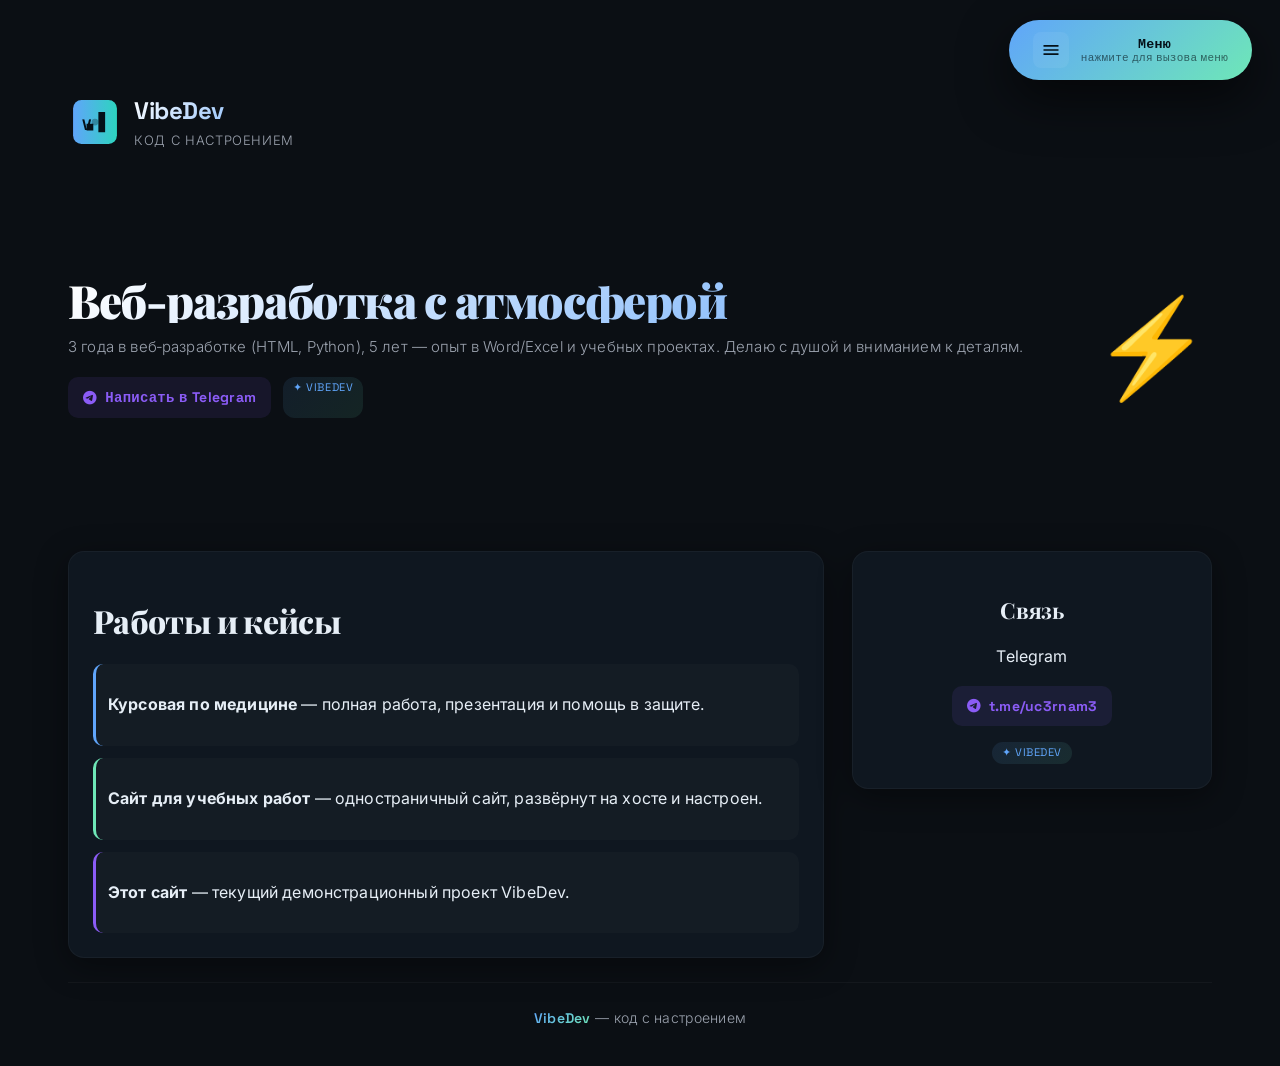
==== index.html @ 7c821e86 "Add files via upload" ====
<!doctype html>
<html lang="ru">
<head>
  <meta charset="utf-8">
  <meta name="viewport" content="width=device-width,initial-scale=1">
  <title>VibeDev — Главная</title>
  <link href="https://fonts.googleapis.com/css2?family=Playfair+Display:wght@700;800;900&family=Inter:wght@300;400;500;600;700&family=Space+Grotesk:wght@400;500;600;700&display=swap" rel="stylesheet">
  <link href="https://cdnjs.cloudflare.com/ajax/libs/font-awesome/6.4.0/css/all.min.css" rel="stylesheet">
  <link rel="stylesheet" href="assets/style.css">
</head>
<body>
  <div class="particles" aria-hidden="true">
    <span style="--left:3vw; --size:28px; --delay:-6s; --dur:22s; --tx:60px; --scale:1.2; --color:rgba(110,231,183,0.14)"></span>
    <span style="--left:25vw; --size:40px; --delay:-8s; --dur:28s; --tx:-80px; --scale:1.4; --color:rgba(96,165,250,0.1)"></span>
    <span style="--left:50vw; --size:32px; --delay:-4s; --dur:24s; --tx:40px; --scale:1.3; --color:rgba(139,92,246,0.08)"></span>
  </div>
  <div class="bg-grid" aria-hidden="true"></div>

  <button id="menuBtn" class="menu-button" aria-label="Меню">
    <span style="display:inline-flex;align-items:center;justify-content:center;width:36px;height:36px;border-radius:8px;background:rgba(255,255,255,0.06)">
      <svg viewBox="0 0 24 24" width="20" height="20" fill="#041018" xmlns="http://www.w3.org/2000/svg"><path d="M3 6h18v2H3zM3 11h18v2H3zM3 16h18v2H3z"/></svg>
    </span>
    <span class="menu-caption"><span class="menu-title">Меню</span><span class="menu-hint">нажмите для вызова меню</span></span>
  </button>

  <div id="menuOverlay" class="bubble-overlay" aria-hidden="true">
    <div class="bubble-panel" role="menu">
      <a class="bubble-item" href="index.html">
        <div class="bubble-icon"><svg viewBox="0 0 24 24" width="32" height="32" fill="currentColor"><path d="M3 13h8V3H3v10zm0 8h8v-6H3v6zm10 0h8V11h-8v10zm0-18v6h8V3h-8z"/></svg></div>
        <span>Главная</span>
      </a>
      <a class="bubble-item" href="services.html">
        <div class="bubble-icon"><svg viewBox="0 0 24 24" width="32" height="32" fill="currentColor"><path d="M19.14 12.94a7.07 7.07 0 0 0 0-1.88l2.03-1.58a.49.49 0 0 0 .12-.61l-1.92-3.32a.488.488 0 0 0-.59-.22l-2.39.96a7.04 7.04 0 0 0-1.62-.94l-.36-2.54a.484.484 0 0 0-.48-.41h-3.84a.49.49 0 0 0-.48.41l-.36 2.54c-.59.24-1.13.57-1.62.94l-2.39-.96a.488.488 0 0 0-.59.22L2.74 8.87a.49.49 0 0 0 .12.61l2.03 1.58a7.07 7.07 0 0 0 0 1.88l-2.03 1.58a.49.49 0 0 0-.12.61l1.92 3.32c.12.22.37.29.59.22l2.39-.96c.49.37 1.03.7 1.62.94l.36 2.54c.05.24.26.41.48.41h3.84c.22 0 .43-.17.48-.41l.36-2.54c.59-.24 1.13-.57 1.62-.94l2.39.96c.22.08.47 0 .59-.22l1.92-3.32a.49.49 0 0 0-.12-.61l-2.03-1.58zM12 15.6A3.6 3.6 0 1 1 15.6 12 3.6 3.6 0 0 1 12 15.6z"/></svg></div>
        <span>Услуги</span>
      </a>
      <a class="bubble-item" href="contact.html">
        <div class="bubble-icon"><svg viewBox="0 0 24 24" width="32" height="32" fill="currentColor"><path d="M20 4H4c-1.1 0-2 .9-2 2v12c0 1.1.9 2 2 2h16c1.1 0 2-.9 2-2V6c0-1.1-.9-2-2-2zm0 4l-8 5-8-5V6l8 5 8-5v2z"/></svg></div>
        <span>Заявка</span>
      </a>
      <a class="bubble-item" href="reviews.html">
        <div class="bubble-icon"><svg viewBox="0 0 24 24" width="32" height="32" fill="currentColor"><path d="M12 17.27L18.18 21l-1.64-7.03L22 9.24l-7.19-.61L12 2 9.19 8.63 2 9.24l5.46 4.73L5.82 21z"/></svg></div>
        <span>Отзывы</span>
      </a>
      <a class="bubble-item" href="faq.html">
        <div class="bubble-icon"><svg viewBox="0 0 24 24" width="32" height="32" fill="currentColor"><circle cx="12" cy="12" r="10"/><path d="M9.09 9a3 3 0 0 1 5.83 1c0 2-3 3-3 3"/><line x1="12" y1="17" x2="12.01" y2="17"/></svg></div>
        <span>FAQ</span>
      </a>
    </div>
  </div>

  <div class="container" id="pageContainer">
    <header>
      <div class="brand">
        <span class="logo" aria-hidden="true">
          <svg viewBox="0 0 64 64" xmlns="http://www.w3.org/2000/svg" aria-hidden="true">
            <defs>
              <linearGradient id="g" x1="0" x2="1">
                <stop offset="0%" stop-color="#60a5fa"/>
                <stop offset="100%" stop-color="#2dd4bf"/>
              </linearGradient>
            </defs>
            <rect x="6" y="6" width="52" height="52" rx="10" fill="url(#g)"/>
            <path d="M22 42v-8h8v8h-8zM36 20h8v24h-8V20z" fill="#041018"/>
            <circle cx="32" cy="32" r="4" fill="#041018" opacity="0.3"/>
            <text x="16" y="42" font-family="'Space Grotesk',monospace" font-weight="800" font-size="18" fill="#041018">V</text>
          </svg>
        </span>
        <div>
          <div class="brand-name">VibeDev</div>
          <div class="brand-sub">Код с настроением</div>
        </div>
      </div>
    </header>

    <section class="hero">
      <div class="hero-left">
        <h1>Веб‑разработка с атмосферой</h1>
        <p class="muted">3 года в веб‑разработке (HTML, Python), 5 лет — опыт в Word/Excel и учебных проектах. Делаю с душой и вниманием к деталям.</p>
        <div style="margin-top:12px;display:flex;gap:12px;flex-wrap:wrap">
          <a class="telegram" href="https://t.me/uc3rnam3" target="_blank"><i class="fab fa-telegram"></i> Написать в Telegram</a>
          <span class="vibedev-tag">✦ VibeDev</span>
        </div>
      </div>
      <div class="large-visual center" style="font-size:96px;color:var(--accent)">⚡</div>
    </section>

    <div class="grid">
      <main>
        <section id="works" class="card">
          <h2>Работы и кейсы</h2>
          <div class="muted" style="display:flex;flex-direction:column;gap:12px">
            <div style="padding:12px;background:rgba(255,255,255,0.02);border-radius:10px;border-left:3px solid var(--accent-2);transition:var(--transition)">
              <p><strong>Курсовая по медицине</strong> — полная работа, презентация и помощь в защите.</p>
            </div>
            <div style="padding:12px;background:rgba(255,255,255,0.02);border-radius:10px;border-left:3px solid var(--accent);transition:var(--transition)">
              <p><strong>Сайт для учебных работ</strong> — одностраничный сайт, развёрнут на хосте и настроен.</p>
            </div>
            <div style="padding:12px;background:rgba(255,255,255,0.02);border-radius:10px;border-left:3px solid var(--accent-purple);transition:var(--transition)">
              <p><strong>Этот сайт</strong> — текущий демонстрационный проект VibeDev.</p>
            </div>
          </div>
        </section>
      </main>
      <aside>
        <div class="card" style="text-align:center">
          <h3>Связь</h3>
          <p class="muted">Telegram</p>
          <a class="telegram" href="https://t.me/uc3rnam3" target="_blank" style="justify-content:center"><i class="fab fa-telegram"></i> t.me/uc3rnam3</a>
          <div style="margin-top:12px">
            <span class="vibedev-tag">✦ VibeDev</span>
          </div>
        </div>
      </aside>
    </div>

    <footer style="margin-top:24px;text-align:center;color:var(--muted);font-size:14px;border-top:1px solid var(--border);padding-top:24px;font-weight:300;letter-spacing:0.02em">
      <span style="font-family:var(--font-accent);font-weight:600;background:linear-gradient(135deg,var(--accent-2),var(--accent));-webkit-background-clip:text;-webkit-text-fill-color:transparent">VibeDev</span> — код с настроением
    </footer>
  </div>

<script>
const menuBtn = document.getElementById('menuBtn');
const menuOverlay = document.getElementById('menuOverlay');
const pageContainer = document.getElementById('pageContainer');
menuBtn.addEventListener('click', ()=> {
  const open = menuOverlay.classList.toggle('open');
  menuOverlay.setAttribute('aria-hidden', !open);
  pageContainer.classList.toggle('blurred', open);
});
menuOverlay.addEventListener('click', (e)=>{ if(e.target === menuOverlay){ menuOverlay.classList.remove('open'); menuOverlay.setAttribute('aria-hidden','true'); pageContainer.classList.remove('blurred'); }});
</script>
</body>
</html>
---- assets/style.css ----
/* Подключаем премиальные шрифты */
@import url('https://fonts.googleapis.com/css2?family=Playfair+Display:wght@700;800;900&family=Inter:wght@300;400;500;600;700&family=Space+Grotesk:wght@400;500;600;700&display=swap');

:root{
  --bg:#0b0f14;
  --panel:#0f1720;
  --accent:#6ee7b7;
  --accent-2:#60a5fa;
  --accent-purple:#8b5cf6;
  --muted:#9ca3af;
  --text:#e6eef6;
  --card-radius:14px;
  --border: rgba(255,255,255,0.04);
  --shadow: 0 8px 32px rgba(0,0,0,0.4);
  --transition: all 0.4s cubic-bezier(0.4, 0, 0.2, 1);
  
  --font-heading: 'Playfair Display', serif;
  --font-body: 'Inter', -apple-system, BlinkMacSystemFont, sans-serif;
  --font-accent: 'Space Grotesk', monospace;
}

*{box-sizing:border-box}
html,body{height:100%;margin:0}
body{
  font-family: var(--font-body);
  background:var(--bg);
  color:var(--text);
  -webkit-font-smoothing:antialiased;
  -moz-osx-font-smoothing:grayscale;
  overflow-x:hidden;
  font-weight: 400;
  line-height: 1.6;
  letter-spacing: 0.01em;
}

h1, h2, h3, h4, h5, h6 {
  font-family: var(--font-heading);
  font-weight: 700;
  letter-spacing: -0.02em;
  line-height: 1.1;
}

h1 {
  font-weight: 900;
  font-size: 52px;
  letter-spacing: -0.03em;
}
h2 {
  font-weight: 800;
  font-size: 32px;
  letter-spacing: -0.02em;
}
h3 {
  font-weight: 700;
  font-size: 22px;
  letter-spacing: -0.01em;
}

.accent-font {
  font-family: var(--font-accent);
  font-weight: 600;
  letter-spacing: 0.02em;
}

.particles{position:fixed;inset:0;z-index:-6;pointer-events:none;overflow:hidden}
.particles span{position:absolute;border-radius:50%;filter:blur(10px);mix-blend-mode:screen;opacity:0.9;
  background:radial-gradient(circle at 30% 30%, var(--color, rgba(110,231,183,0.12)), transparent 60%);
  width:var(--size,24px);height:var(--size,24px);left:var(--left,10vw);bottom:-10vh;
  transform:translate3d(0,0,0);animation:particleFloat var(--dur,24s) linear infinite;animation-delay:var(--delay,0s)}
@keyframes particleFloat{0%{transform:translate3d(0,0,0) scale(1);opacity:0}8%{opacity:0.8}100%{transform:translate3d(var(--tx,0px),-120vh,0) scale(var(--scale,1));opacity:0}}

.bg-grid{position:fixed;inset:0;z-index:-5;pointer-events:none;background-image:radial-gradient(rgba(255,255,255,0.02) 1px, transparent 1px);background-size:84px 84px;opacity:0.03}

.container{max-width:1200px;margin:56px auto;padding:36px 28px;position:relative;z-index:0;transition:filter .22s ease}
header{display:flex;align-items:center;justify-content:space-between;gap:18px;margin-bottom:12px}
.brand{display:flex;align-items:center;gap:12px;animation:slideInLeft 0.8s ease}
.brand .logo{
  width:54px;
  height:54px;
  border-radius:14px;
  display:inline-flex;
  align-items:center;
  justify-content:center;
  position:relative;
  overflow:hidden;
  transition:transform 0.5s ease;
}
.brand .logo:hover{
  transform:rotate(10deg) scale(1.05);
}
.brand .logo svg{
  width:100%;
  height:100%;
}
.brand .logo::after{
  content:'';
  position:absolute;
  inset:0;
  background:linear-gradient(135deg, rgba(96,165,250,0.2), rgba(110,231,183,0.2));
  opacity:0;
  transition:opacity 0.5s ease;
}
.brand .logo:hover::after{
  opacity:1;
}
.brand .brand-name {
  font-family: var(--font-accent);
  font-weight: 800;
  font-size: 24px;
  background:linear-gradient(135deg,#fff,var(--accent-2));
  -webkit-background-clip:text;
  -webkit-text-fill-color:transparent;
  background-clip:text;
  letter-spacing: -0.02em;
}
.brand .brand-sub {
  font-size: 13px;
  color:var(--muted);
  font-weight: 300;
  letter-spacing: 0.05em;
  text-transform: uppercase;
}

.menu-button{
  position:fixed;
  right:28px;
  top:20px;
  z-index:150;
  display:inline-flex;
  align-items:center;
  gap:12px;
  padding:12px 24px;
  border-radius:999px;
  border:none;
  background:linear-gradient(135deg,var(--accent-2),var(--accent));
  color:#041018;
  font-family: var(--font-accent);
  font-weight:700;
  cursor:pointer;
  box-shadow:0 18px 50px rgba(0,0,0,0.6);
  transition:var(--transition);
  letter-spacing: 0.02em;
}
.menu-button:hover{
  transform:translateY(-4px) scale(1.02);
  box-shadow:0 28px 80px rgba(0,0,0,0.7);
}
.menu-button:active{
  transform:scale(0.95);
}
.menu-caption{display:flex;flex-direction:column;line-height:1}
.menu-caption .menu-title{font-weight:700}
.menu-caption .menu-hint{font-size:11px;color:rgba(4,16,24,0.6);font-weight:400;margin-top:2px;text-transform:lowercase}

.bubble-overlay{position:fixed;inset:0;z-index:140;display:none;align-items:flex-start;justify-content:center;padding-top:90px;pointer-events:none}
.bubble-overlay.open{display:flex;pointer-events:auto;animation:fadeIn 0.3s ease}
.bubble-panel{
  background:rgba(10,15,20,0.98);
  padding:24px;
  border-radius:20px;
  border:1px solid var(--border);
  box-shadow:0 24px 80px rgba(0,0,0,0.6);
  display:flex;
  gap:20px;
  flex-wrap:wrap;
  justify-content:center;
  max-width:900px;
  backdrop-filter:blur(20px);
  animation:slideUp 0.4s ease;
}
.bubble-item {
  display: flex;
  flex-direction: column;
  gap: 8px;
  align-items: center;
  justify-content: center;
  width: 130px;
  height: 130px;
  border-radius: 999px;
  background: rgba(255,255,255,0.02);
  border: 1px solid var(--border);
  color: var(--text);
  text-decoration: none;
  font-family: var(--font-accent);
  font-weight: 600;
  transition: var(--transition);
  position: relative;
  overflow: hidden;
  font-size: 14px;
  letter-spacing: 0.02em;
}
.bubble-item .bubble-icon {
  display: flex;
  align-items: center;
  justify-content: center;
  width: 48px;
  height: 48px;
  border-radius: 12px;
  background: rgba(255,255,255,0.04);
  transition: var(--transition);
}
.bubble-item:hover .bubble-icon {
  background: rgba(255,255,255,0.1);
  transform: scale(1.1) rotate(-5deg);
}
.bubble-item span {
  position: relative;
  z-index: 1;
}
.bubble-item::before{
  content:'';
  position:absolute;
  inset:0;
  background:linear-gradient(90deg,var(--accent-2),var(--accent));
  opacity:0;
  transition:opacity 0.4s ease;
}
.bubble-item:hover{
  transform:translateY(-10px) scale(1.06);
  box-shadow:0 22px 70px rgba(0,0,0,0.65);
}
.bubble-item:hover::before{
  opacity:1;
}
.bubble-item span{
  position:relative;
  z-index:1;
}
.bubble-item:hover span{
  color:#041018;
}

.hero{
  display:flex;
  gap:36px;
  align-items:center;
  margin-top:6px;
  min-height:360px;
  padding-top:8px;
  animation:slideInUp 0.8s ease;
}
.hero-left{flex:1}
.hero h1{
  font-size:46px;
  margin:0 0 12px 0;
  line-height:1.02;
  background:linear-gradient(135deg, #fff, var(--accent-2));
  -webkit-background-clip:text;
  -webkit-text-fill-color:transparent;
  background-clip:text;
}
.hero p{
  color:var(--muted);
  margin:0 0 18px 0;
  font-size:15px;
  font-weight: 300;
  letter-spacing: 0.01em;
}
.large-visual{
  animation:float 6s ease-in-out infinite;
}
@keyframes float{
  0%,100%{transform:translateY(0px)}
  50%{transform:translateY(-20px)}
}

.grid{display:grid;grid-template-columns:1fr 360px;gap:28px;margin-top:28px;align-items:start}
.card{
  background:var(--panel);
  padding:24px;
  border-radius:16px;
  border:1px solid var(--border);
  box-shadow:var(--shadow);
  transition:var(--transition);
  animation:slideInUp 0.8s ease;
}
.card:hover{
  transform:translateY(-4px);
  box-shadow:0 16px 48px rgba(0,0,0,0.5);
  border-color:rgba(96,165,250,0.2);
}

.services-scroll{
  display:flex;
  gap:20px;
  overflow-x:auto;
  padding:18px 6px;
  scroll-snap-type:x mandatory;
  -webkit-overflow-scrolling:touch;
  scroll-behavior:smooth;
}
.services-scroll::-webkit-scrollbar{height:6px}
.services-scroll::-webkit-scrollbar-track{background:rgba(255,255,255,0.02);border-radius:10px;margin:0 20px}
.services-scroll::-webkit-scrollbar-thumb{background:linear-gradient(90deg,var(--accent-2),var(--accent));border-radius:10px;transition:var(--transition);width:40px}
.services-scroll::-webkit-scrollbar-thumb:hover{background:linear-gradient(90deg,var(--accent),var(--accent-2));transform:scale(1.1)}
.service-card{
  flex:0 0 240px;
  height:440px;
  background:linear-gradient(180deg,rgba(255,255,255,0.02),transparent);
  border-radius:16px;
  padding:20px;
  border:1px solid var(--border);
  scroll-snap-align:center;
  display:flex;
  flex-direction:column;
  transition:var(--transition);
  position:relative;
  overflow:hidden;
}
.service-card::before{
  content:'';
  position:absolute;
  top:0;
  left:0;
  right:0;
  height:3px;
  background:linear-gradient(90deg,var(--accent-2),var(--accent));
  transform:scaleX(0);
  transition:transform 0.6s ease;
}
.service-card:hover{
  transform:translateY(-8px) scale(1.02);
  border-color:rgba(96,165,250,0.3);
  box-shadow:0 16px 48px rgba(0,0,0,0.4);
}
.service-card:hover::before{
  transform:scaleX(1);
}
.service-card .content{flex:1;display:flex;flex-direction:column;gap:8px}
.service-card h3{
  margin:0;
  font-size:18px;
  transition:color 0.3s ease;
  font-weight: 700;
}
.service-card:hover h3{color:var(--accent-2)}
.service-card p{
  margin:0;
  color:var(--muted);
  font-size:14px;
  font-weight: 300;
}
.service-card .card-footer{flex:0 0 auto;display:flex;justify-content:center;align-items:center;margin-top:12px}

.service-icon {
  display: flex;
  align-items: center;
  justify-content: center;
  width: 56px;
  height: 56px;
  border-radius: 12px;
  background: rgba(255,255,255,0.03);
  margin-bottom: 8px;
  transition: var(--transition);
}
.service-card:hover .service-icon {
  transform: scale(1.1) rotate(5deg);
  background: rgba(255,255,255,0.06);
}

.order-btn{
  padding:12px 20px;
  border-radius:12px;
  background:linear-gradient(90deg,#2dd4bf,#60a5fa);
  color:#061018;
  font-weight:700;
  text-decoration:none;
  transition:var(--transition);
  display:inline-flex;
  gap:8px;
  justify-content:center;
  align-items:center;
  border:none;
  cursor:pointer;
  position:relative;
  overflow:hidden;
  font-family: var(--font-accent);
  letter-spacing: 0.02em;
  font-size: 14px;
}
.order-btn::before{
  content:'';
  position:absolute;
  inset:0;
  background:linear-gradient(90deg,#60a5fa,#2dd4bf);
  opacity:0;
  transition:opacity 0.4s ease;
}
.order-btn:hover{
  transform:translateY(-6px);
  box-shadow:0 12px 36px rgba(0,0,0,0.45);
}
.order-btn:hover::before{
  opacity:1;
}
.order-btn span{
  position:relative;
  z-index:1;
}

.submit-btn{
  padding:12px 20px;
  border-radius:12px;
  background:linear-gradient(90deg,#2dd4bf,#60a5fa);
  color:#061018;
  font-weight:700;
  border:none;
  cursor:pointer;
  transition:var(--transition);
  display:inline-flex;
  gap:8px;
  justify-content:center;
  align-items:center;
  position:relative;
  overflow:hidden;
  font-family: var(--font-accent);
  letter-spacing: 0.02em;
  font-size: 14px;
}
.submit-btn::before{
  content:'';
  position:absolute;
  inset:0;
  background:linear-gradient(90deg,#60a5fa,#2dd4bf);
  opacity:0;
  transition:opacity 0.4s ease;
}
.submit-btn:hover{
  transform:translateY(-6px);
  box-shadow:0 12px 36px rgba(0,0,0,0.45);
}
.submit-btn:hover::before{
  opacity:1;
}
.submit-btn span{
  position:relative;
  z-index:1;
}
@keyframes pulse{
  0%{box-shadow:0 0 0 0 rgba(45,212,191,0.4)}
  70%{box-shadow:0 0 0 10px rgba(45,212,191,0)}
  100%{box-shadow:0 0 0 0 rgba(45,212,191,0)}
}
.submit-btn:hover{
  animation:pulse 1.5s infinite;
}

.clear-btn{
  background:transparent;
  border:1px solid var(--border);
  color:var(--muted);
  padding:12px 14px;
  border-radius:12px;
  cursor:pointer;
  transition:var(--transition);
  position:relative;
  overflow:hidden;
  font-weight:600;
  display:inline-flex;
  gap:8px;
  align-items:center;
  font-family: var(--font-accent);
  letter-spacing: 0.02em;
  font-size: 14px;
}
.clear-btn:hover{
  color:#ef4444;
  border-color:#ef4444;
  transform:scale(1.05);
  box-shadow:0 0 20px rgba(239,68,68,0.15);
}
.clear-btn:active{
  transform:scale(0.95);
}
.clear-btn .clear-icon{
  display:inline-block;
  transition:transform 0.5s ease;
}
.clear-btn:hover .clear-icon{
  transform:rotate(90deg);
}

.telegram{
  display:inline-flex;
  gap:8px;
  align-items:center;
  padding:8px 14px;
  border-radius:10px;
  background:rgba(139,92,246,0.1);
  color:var(--accent-purple);
  text-decoration:none;
  font-weight:700;
  transition:var(--transition);
  border:1px solid transparent;
  font-family: var(--font-accent);
  letter-spacing: 0.02em;
  font-size: 14px;
}
.telegram:hover{
  background:rgba(139,92,246,0.2);
  transform:translateY(-2px);
  border-color:rgba(139,92,246,0.3);
  box-shadow:0 8px 24px rgba(139,92,246,0.15);
}

.submissions{margin-top:18px;display:flex;flex-direction:column;gap:10px}
.submission-item {
  display: flex;
  gap: 12px;
  align-items: flex-start;
  padding: 14px;
  background: rgba(255,255,255,0.02);
  border-radius: 12px;
  border: 1px solid var(--border);
  transition: var(--transition);
}
.submission-item:hover {
  transform: translateX(6px);
  border-color: rgba(96,165,250,0.15);
  background: rgba(255,255,255,0.03);
}
.submission-icon {
  flex-shrink: 0;
  width: 36px;
  height: 36px;
  border-radius: 8px;
  display: flex;
  align-items: center;
  justify-content: center;
  background: rgba(96,165,250,0.08);
  color: var(--accent-2);
}
.submission-content {
  flex: 1;
  min-width: 0;
}
.submission-content .submission-title {
  font-weight: 600;
  color: var(--text);
  font-size: 14px;
  font-family: var(--font-accent);
}
.submission-content .submission-meta {
  font-size: 12px;
  color: var(--muted);
  font-weight: 300;
}
.submission-content .submission-text {
  margin-top: 4px;
  font-size: 13px;
  color: var(--muted);
  word-break: break-word;
  font-weight: 300;
}

.fancy-input, .fancy-textarea{
  width:100%;
  padding:12px 14px;
  border-radius:10px;
  border:1px solid rgba(255,255,255,0.04);
  background:linear-gradient(180deg, rgba(255,255,255,0.01), rgba(255,255,255,0.00));
  color:var(--text);
  outline:none;
  transition:var(--transition);
  box-shadow: inset 0 -2px 0 rgba(0,0,0,0.06);
  font-family: var(--font-body);
  font-weight: 300;
  letter-spacing: 0.01em;
}
.fancy-input:focus, .fancy-textarea:focus{
  box-shadow:0 8px 30px rgba(96,165,250,0.08), inset 0 -2px 0 var(--accent-2);
  transform:translateY(-2px);
  border-color:rgba(96,165,250,0.3);
}
.fancy-input:hover, .fancy-textarea:hover{
  border-color:rgba(96,165,250,0.1);
}
.fancy-input::placeholder, .fancy-textarea::placeholder {
  font-weight: 300;
  color: rgba(156,163,175,0.6);
}

.scroll-indicator {
  display: flex;
  gap: 8px;
  justify-content: center;
  margin-top: 16px;
  opacity: 0.5;
  transition: var(--transition);
}
.scroll-indicator:hover {
  opacity: 1;
}
.scroll-dot {
  width: 8px;
  height: 8px;
  border-radius: 50%;
  background: var(--muted);
  transition: var(--transition);
  cursor: pointer;
}
.scroll-dot.active {
  background: var(--accent-2);
  width: 24px;
  border-radius: 4px;
}
.scroll-dot:hover {
  background: var(--accent);
  transform: scale(1.2);
}

.scroll-hint {
  display: flex;
  align-items: center;
  gap: 8px;
  color: var(--muted);
  font-size: 13px;
  opacity: 0.6;
  animation: scrollPulse 2s ease-in-out infinite;
  font-weight: 300;
}
.scroll-hint svg {
  width: 18px;
  height: 18px;
  stroke: var(--muted);
}
@keyframes scrollPulse {
  0%, 100% { opacity: 0.3; transform: scale(1); }
  50% { opacity: 0.8; transform: scale(1.1); }
}

@keyframes slideInUp{
  from{opacity:0;transform:translateY(30px)}
  to{opacity:1;transform:translateY(0)}
}
@keyframes slideInLeft{
  from{opacity:0;transform:translateX(-30px)}
  to{opacity:1;transform:translateX(0)}
}
@keyframes fadeIn{
  from{opacity:0}
  to{opacity:1}
}
@keyframes slideUp{
  from{opacity:0;transform:translateY(20px) scale(0.95)}
  to{opacity:1;transform:translateY(0) scale(1)}
}

.container.blurred{filter:blur(6px)}

/* VibeDev specific styles */
.vibedev-tag {
  display: inline-block;
  padding: 2px 10px;
  border-radius: 12px;
  background: linear-gradient(135deg, rgba(96,165,250,0.1), rgba(110,231,183,0.1));
  color: var(--accent-2);
  font-family: var(--font-accent);
  font-size: 11px;
  letter-spacing: 0.05em;
  text-transform: uppercase;
}

@media(max-width:900px){
  .grid{grid-template-columns:1fr}
  .service-card{flex:0 0 300px;height:400px}
}
@media(max-width:600px){
  .hero{flex-direction:column}
  .hero h1{font-size:28px}
  .menu-button{padding:8px 16px;right:16px;top:12px}
  .menu-button .menu-hint{display:none}
  .bubble-item{width:100px;height:100px;font-size:12px}
  .bubble-item .bubble-icon{width:36px;height:36px}
  .bubble-item .bubble-icon svg{width:24px;height:24px}
  h1{font-size:32px}
  h2{font-size:24px}
  .brand .brand-name{font-size:18px}
}
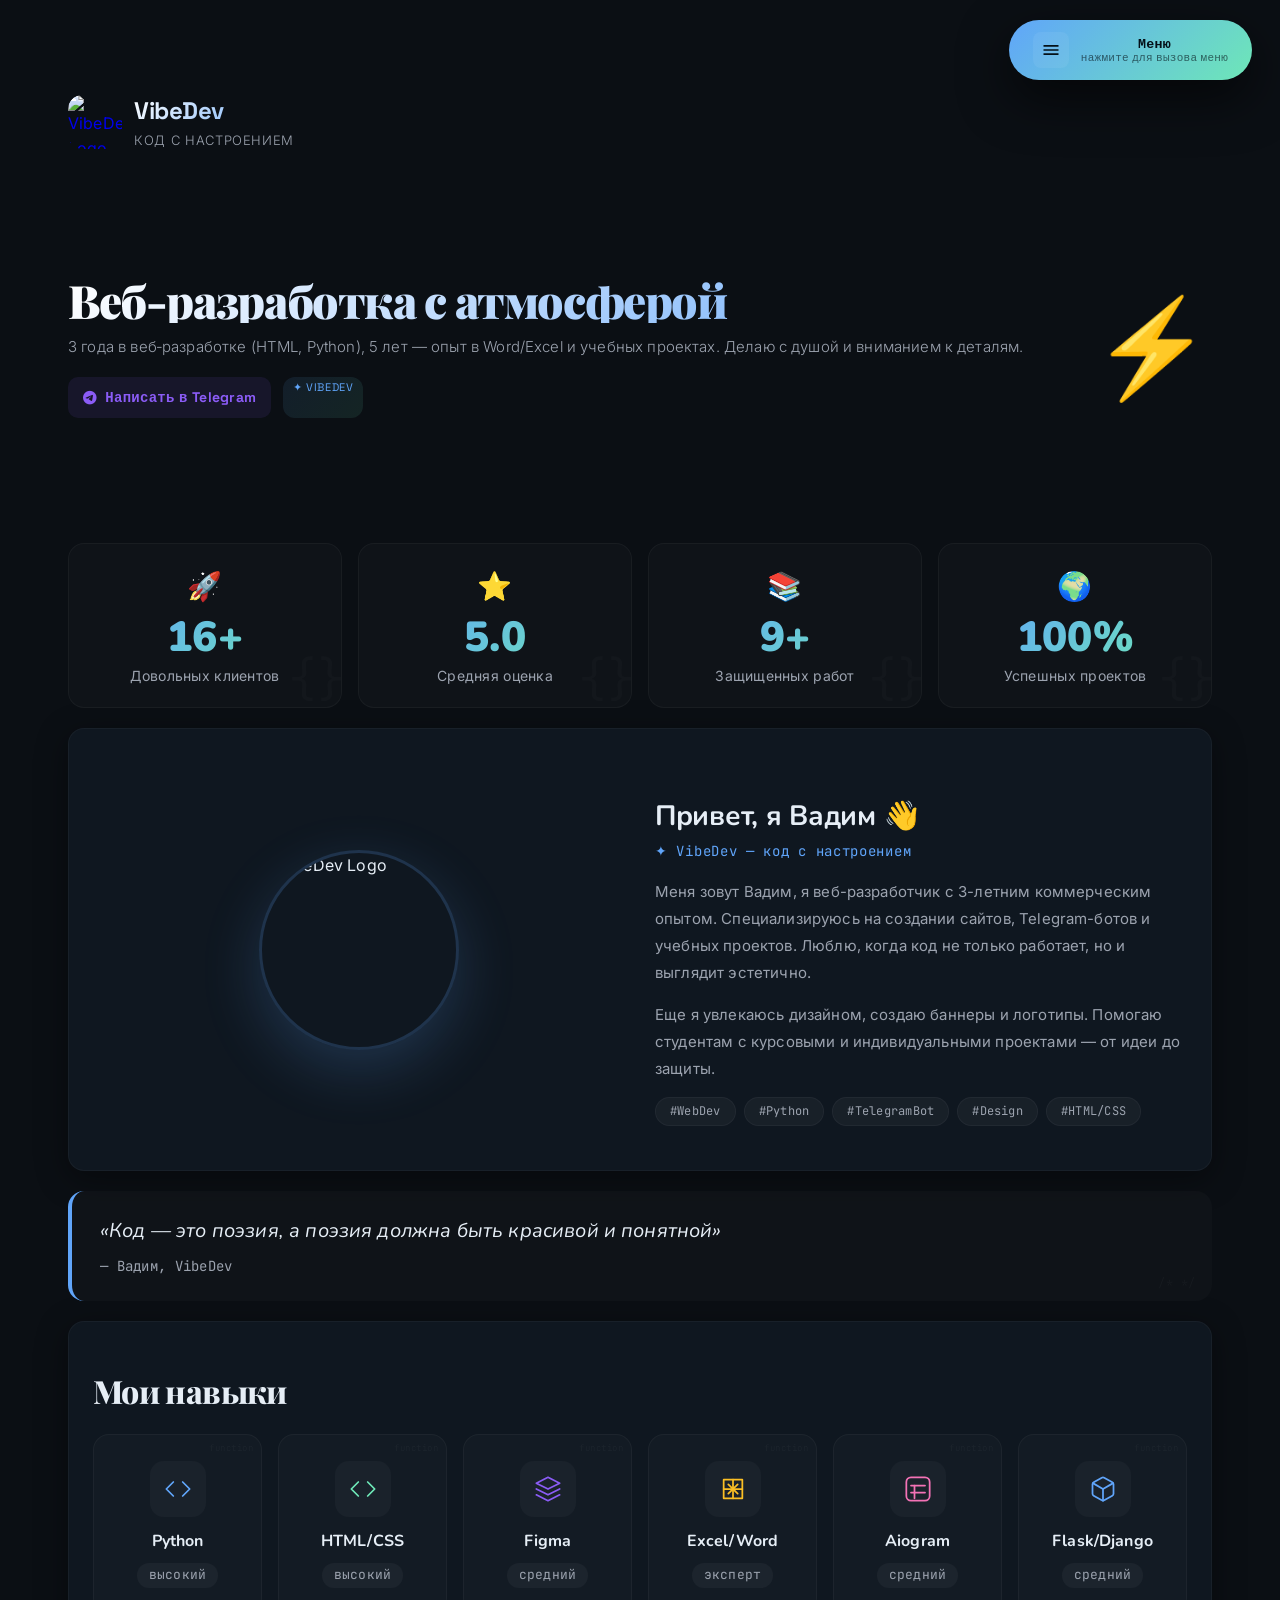
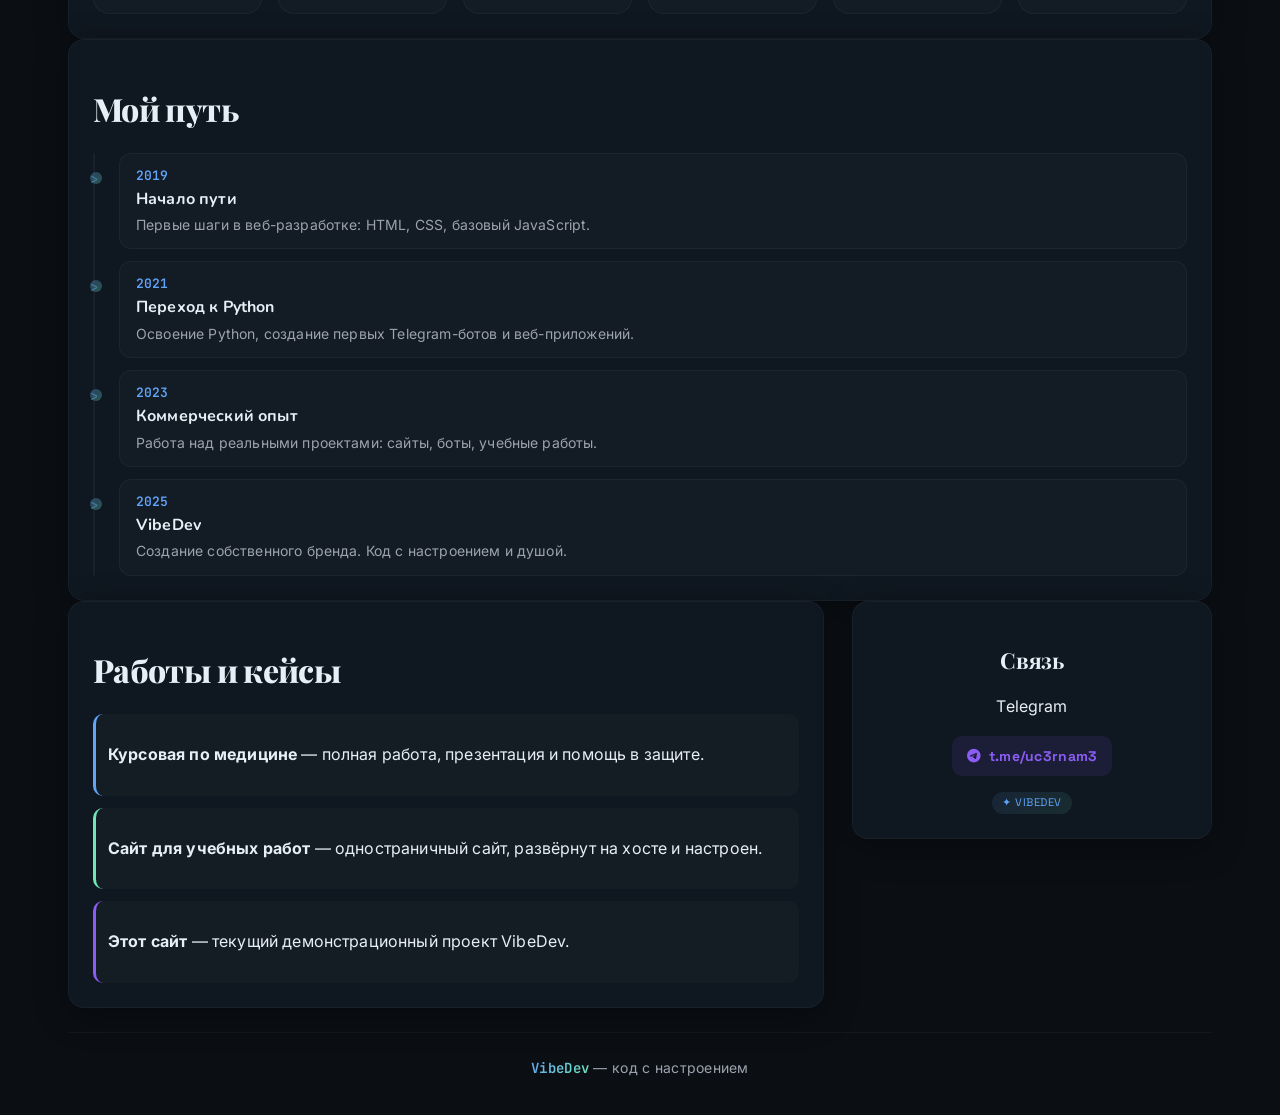
==== commit 381ec126: "1 1" ====
--- a/index.html
+++ b/index.html
@@ -4,9 +4,86 @@
   <meta charset="utf-8">
   <meta name="viewport" content="width=device-width,initial-scale=1">
   <title>VibeDev — Главная</title>
-  <link href="https://fonts.googleapis.com/css2?family=Playfair+Display:wght@700;800;900&family=Inter:wght@300;400;500;600;700&family=Space+Grotesk:wght@400;500;600;700&display=swap" rel="stylesheet">
+  <link href="https://fonts.googleapis.com/css2?family=Quicksand:wght@300;400;500;600;700&family=Nunito:wght@300;400;600;700;800;900&family=JetBrains+Mono:wght@400;500;600&display=swap" rel="stylesheet">
   <link href="https://cdnjs.cloudflare.com/ajax/libs/font-awesome/6.4.0/css/all.min.css" rel="stylesheet">
   <link rel="stylesheet" href="assets/style.css">
+  <style>
+    /* ... все стили остаются без изменений ... */
+    .facts-grid { display: grid; grid-template-columns: repeat(auto-fit, minmax(200px, 1fr)); gap: 16px; margin: 20px 0; }
+    .fact-card { background: rgba(255,255,255,0.02); border-radius: 16px; padding: 20px; border: 1px solid var(--border); text-align: center; transition: var(--transition); position: relative; overflow: hidden; }
+    .fact-card::after { content: '{}'; position: absolute; bottom: -10px; right: -5px; font-family: 'JetBrains Mono', monospace; font-size: 48px; color: rgba(255,255,255,0.02); pointer-events: none; }
+    .fact-card:hover { transform: translateY(-6px); border-color: rgba(96,165,250,0.15); box-shadow: 0 12px 40px rgba(0,0,0,0.3); }
+    .fact-card .fact-number { font-family: 'Nunito', sans-serif; font-size: 42px; font-weight: 900; background: linear-gradient(135deg, var(--accent-2), var(--accent)); -webkit-background-clip: text; -webkit-text-fill-color: transparent; background-clip: text; line-height: 1; }
+    .fact-card .fact-label { font-size: 14px; color: var(--muted); font-weight: 400; margin-top: 6px; letter-spacing: 0.02em; }
+    .fact-card .fact-icon { font-size: 28px; margin-bottom: 8px; display: block; }
+
+    .bio-section { display: grid; grid-template-columns: 1fr 1fr; gap: 30px; margin: 20px 0; align-items: center; }
+    .bio-avatar { display: flex; justify-content: center; align-items: center; position: relative; }
+    .bio-avatar .avatar-circle { 
+      width: 200px; 
+      height: 200px; 
+      border-radius: 50%; 
+      overflow: hidden;
+      box-shadow: 0 20px 60px rgba(96,165,250,0.2);
+      transition: var(--transition);
+      position: relative;
+      border: 3px solid rgba(96,165,250,0.2);
+    }
+    .bio-avatar .avatar-circle img {
+      width: 100%;
+      height: 100%;
+      object-fit: cover;
+      display: block;
+    }
+    .bio-avatar .avatar-circle:hover { 
+      transform: scale(1.05) rotate(-5deg); 
+      box-shadow: 0 30px 80px rgba(96,165,250,0.3);
+      border-color: var(--accent-2);
+    }
+    .bio-text h3 { font-size: 28px; margin-bottom: 8px; font-family: 'Nunito', sans-serif; }
+    .bio-text .bio-subtitle { color: var(--accent-2); font-family: 'JetBrains Mono', monospace; font-size: 14px; letter-spacing: 0.05em; margin-bottom: 12px; display: block; }
+    .bio-text p { color: var(--muted); font-weight: 400; line-height: 1.8; font-size: 15px; }
+    .bio-text .bio-tags { display: flex; gap: 8px; flex-wrap: wrap; margin-top: 12px; }
+    .bio-text .bio-tags span { padding: 4px 14px; border-radius: 20px; background: rgba(255,255,255,0.04); border: 1px solid var(--border); font-size: 12px; color: var(--muted); font-family: 'JetBrains Mono', monospace; letter-spacing: 0.02em; }
+
+    .skills-grid-new { display: grid; grid-template-columns: repeat(auto-fill, minmax(160px, 1fr)); gap: 16px; margin-top: 8px; }
+    .skill-card-new { background: rgba(255,255,255,0.02); border-radius: 16px; padding: 24px 16px; border: 1px solid var(--border); display: flex; flex-direction: column; align-items: center; justify-content: center; text-align: center; transition: var(--transition); min-height: 180px; gap: 8px; position: relative; overflow: hidden; }
+    .skill-card-new::before { content: 'function'; position: absolute; top: 6px; right: 8px; font-family: 'JetBrains Mono', monospace; font-size: 9px; color: rgba(255,255,255,0.04); letter-spacing: 0.05em; }
+    .skill-card-new:hover { transform: translateY(-6px); border-color: rgba(96,165,250,0.2); background: rgba(255,255,255,0.04); box-shadow: 0 12px 40px rgba(0,0,0,0.3); }
+    .skill-icon-new { width: 56px; height: 56px; border-radius: 14px; background: rgba(255,255,255,0.03); display: flex; align-items: center; justify-content: center; transition: var(--transition); margin-bottom: 4px; }
+    .skill-card-new:hover .skill-icon-new { transform: scale(1.1) rotate(5deg); background: rgba(255,255,255,0.06); }
+    .skill-icon-new svg { width: 28px; height: 28px; }
+    .skill-name-new { font-family: 'Nunito', sans-serif; font-weight: 700; font-size: 16px; letter-spacing: 0.01em; }
+    .skill-level-new { font-size: 13px; color: var(--muted); font-weight: 400; padding: 2px 12px; border-radius: 12px; background: rgba(255,255,255,0.04); display: inline-block; font-family: 'JetBrains Mono', monospace; }
+
+    .journey-timeline { display: flex; flex-direction: column; gap: 12px; position: relative; padding-left: 24px; border-left: 2px solid var(--border); }
+    .journey-item { padding: 12px 16px; background: rgba(255,255,255,0.02); border-radius: 12px; border: 1px solid var(--border); transition: var(--transition); position: relative; }
+    .journey-item::before { content: '>'; position: absolute; left: -30px; top: 14px; font-family: 'JetBrains Mono', monospace; font-size: 14px; color: var(--accent-2); opacity: 0.5; }
+    .journey-item::after { content: ''; position: absolute; left: -30px; top: 18px; width: 12px; height: 12px; border-radius: 50%; background: linear-gradient(135deg, var(--accent-2), var(--accent)); box-shadow: 0 0 20px rgba(96,165,250,0.2); opacity: 0.3; }
+    .journey-item:hover { transform: translateX(6px); border-color: rgba(96,165,250,0.15); }
+    .journey-item .journey-year { font-family: 'JetBrains Mono', monospace; font-weight: 600; color: var(--accent-2); font-size: 13px; }
+    .journey-item .journey-title { font-weight: 700; font-size: 16px; font-family: 'Nunito', sans-serif; }
+    .journey-item .journey-desc { color: var(--muted); font-weight: 400; font-size: 14px; margin-top: 2px; }
+
+    .quote-block { background: rgba(255,255,255,0.02); border-radius: 16px; padding: 24px 28px; border-left: 4px solid var(--accent-2); margin: 20px 0; position: relative; overflow: hidden; }
+    .quote-block::before { content: '/* */'; position: absolute; bottom: 8px; right: 16px; font-family: 'JetBrains Mono', monospace; font-size: 12px; color: rgba(255,255,255,0.03); letter-spacing: 0.05em; }
+    .quote-block .quote-text { font-family: 'Nunito', sans-serif; font-size: 20px; font-style: italic; color: var(--text); font-weight: 400; }
+    .quote-block .quote-author { color: var(--muted); font-weight: 400; font-size: 14px; margin-top: 8px; font-family: 'JetBrains Mono', monospace; letter-spacing: 0.02em; }
+
+    .logo-link {
+      display: block;
+      cursor: pointer;
+      transition: var(--transition);
+    }
+    .logo-link:hover {
+      transform: scale(1.05);
+    }
+
+    @media(max-width: 768px) { .bio-section { grid-template-columns: 1fr; text-align: center; } .bio-avatar .avatar-circle { width: 150px; height: 150px; } .bio-text .bio-tags { justify-content: center; } .facts-grid { grid-template-columns: repeat(2, 1fr); } }
+    @media(max-width: 600px) { .skills-grid-new { grid-template-columns: repeat(2, 1fr); gap: 12px; } .skill-card-new { min-height: 150px; padding: 16px 12px; } .skill-icon-new { width: 44px; height: 44px; } .skill-icon-new svg { width: 22px; height: 22px; } .skill-name-new { font-size: 14px; } .skill-level-new { font-size: 12px; } }
+    @media(max-width: 480px) { .facts-grid { grid-template-columns: 1fr; } }
+    @media(max-width: 400px) { .skills-grid-new { grid-template-columns: 1fr 1fr; gap: 10px; } .skill-card-new { min-height: 130px; padding: 12px 8px; } }
+  </style>
 </head>
 <body>
   <div class="particles" aria-hidden="true">
@@ -18,7 +95,7 @@
 
   <button id="menuBtn" class="menu-button" aria-label="Меню">
     <span style="display:inline-flex;align-items:center;justify-content:center;width:36px;height:36px;border-radius:8px;background:rgba(255,255,255,0.06)">
-      <svg viewBox="0 0 24 24" width="20" height="20" fill="#041018" xmlns="http://www.w3.org/2000/svg"><path d="M3 6h18v2H3zM3 11h18v2H3zM3 16h18v2H3z"/></svg>
+      <svg viewBox="0 0 24 24" width="20" height="20" fill="#041018"><path d="M3 6h18v2H3zM3 11h18v2H3zM3 16h18v2H3z"/></svg>
     </span>
     <span class="menu-caption"><span class="menu-title">Меню</span><span class="menu-hint">нажмите для вызова меню</span></span>
   </button>
@@ -51,20 +128,11 @@
   <div class="container" id="pageContainer">
     <header>
       <div class="brand">
-        <span class="logo" aria-hidden="true">
-          <svg viewBox="0 0 64 64" xmlns="http://www.w3.org/2000/svg" aria-hidden="true">
-            <defs>
-              <linearGradient id="g" x1="0" x2="1">
-                <stop offset="0%" stop-color="#60a5fa"/>
-                <stop offset="100%" stop-color="#2dd4bf"/>
-              </linearGradient>
-            </defs>
-            <rect x="6" y="6" width="52" height="52" rx="10" fill="url(#g)"/>
-            <path d="M22 42v-8h8v8h-8zM36 20h8v24h-8V20z" fill="#041018"/>
-            <circle cx="32" cy="32" r="4" fill="#041018" opacity="0.3"/>
-            <text x="16" y="42" font-family="'Space Grotesk',monospace" font-weight="800" font-size="18" fill="#041018">V</text>
-          </svg>
-        </span>
+        <a href="index.html" class="logo-link" aria-label="VibeDev - На главную">
+          <span class="logo" aria-hidden="true">
+            <img src="https://i.imgur.com/xmI3lVV.jpeg" alt="VibeDev Logo" style="width: 54px; height: 54px; border-radius: 14px; object-fit: cover; display: block;">
+          </span>
+        </a>
         <div>
           <div class="brand-name">VibeDev</div>
           <div class="brand-sub">Код с настроением</div>
@@ -72,6 +140,7 @@
       </div>
     </header>
 
+    <!-- HERO -->
     <section class="hero">
       <div class="hero-left">
         <h1>Веб‑разработка с атмосферой</h1>
@@ -84,7 +153,175 @@
       <div class="large-visual center" style="font-size:96px;color:var(--accent)">⚡</div>
     </section>
 
-    <div class="grid">
+    <!-- ФАКТЫ -->
+    <div class="facts-grid">
+      <div class="fact-card">
+        <span class="fact-icon">🚀</span>
+        <div class="fact-number">16+</div>
+        <div class="fact-label">Довольных клиентов</div>
+      </div>
+      <div class="fact-card">
+        <span class="fact-icon">⭐</span>
+        <div class="fact-number">5.0</div>
+        <div class="fact-label">Средняя оценка</div>
+      </div>
+      <div class="fact-card">
+        <span class="fact-icon">📚</span>
+        <div class="fact-number">9+</div>
+        <div class="fact-label">Защищенных работ</div>
+      </div>
+      <div class="fact-card">
+        <span class="fact-icon">🌍</span>
+        <div class="fact-number">100%</div>
+        <div class="fact-label">Успешных проектов</div>
+      </div>
+    </div>
+
+    <!-- БИОГРАФИЯ -->
+    <div class="card">
+      <div class="bio-section">
+        <div class="bio-avatar">
+          <div class="avatar-circle">
+            <img src="https://i.imgur.com/xmI3lVV.jpeg" alt="VibeDev Logo">
+          </div>
+        </div>
+        <div class="bio-text">
+          <h3>Привет, я Вадим 👋</h3>
+          <span class="bio-subtitle">✦ VibeDev — код с настроением</span>
+          <p>
+            Меня зовут Вадим, я веб-разработчик с 3-летним коммерческим опытом.
+            Специализируюсь на создании сайтов, Telegram-ботов и учебных проектов.
+            Люблю, когда код не только работает, но и выглядит эстетично.
+          </p>
+          <p>
+            Еще я увлекаюсь дизайном, создаю баннеры и логотипы. Помогаю студентам
+            с курсовыми и индивидуальными проектами — от идеи до защиты.
+          </p>
+          <div class="bio-tags">
+            <span>#WebDev</span>
+            <span>#Python</span>
+            <span>#TelegramBot</span>
+            <span>#Design</span>
+            <span>#HTML/CSS</span>
+          </div>
+        </div>
+      </div>
+    </div>
+
+    <!-- ЦИТАТА -->
+    <div class="quote-block">
+      <div class="quote-text">«Код — это поэзия, а поэзия должна быть красивой и понятной»</div>
+      <div class="quote-author">— Вадим, VibeDev</div>
+    </div>
+
+    <!-- НАВЫКИ -->
+    <div class="card">
+      <h2>Мои навыки</h2>
+      <div class="skills-grid-new">
+        <div class="skill-card-new">
+          <div class="skill-icon-new">
+            <svg width="32" height="32" viewBox="0 0 24 24" fill="none" stroke="var(--accent-2)" stroke-width="1.5" stroke-linecap="round" stroke-linejoin="round">
+              <polyline points="16 18 22 12 16 6"/>
+              <polyline points="8 6 2 12 8 18"/>
+            </svg>
+          </div>
+          <div class="skill-name-new">Python</div>
+          <div class="skill-level-new">высокий</div>
+        </div>
+
+        <div class="skill-card-new">
+          <div class="skill-icon-new">
+            <svg width="32" height="32" viewBox="0 0 24 24" fill="none" stroke="var(--accent)" stroke-width="1.5" stroke-linecap="round" stroke-linejoin="round">
+              <polyline points="16 18 22 12 16 6"/>
+              <polyline points="8 6 2 12 8 18"/>
+            </svg>
+          </div>
+          <div class="skill-name-new">HTML/CSS</div>
+          <div class="skill-level-new">высокий</div>
+        </div>
+
+        <div class="skill-card-new">
+          <div class="skill-icon-new">
+            <svg width="32" height="32" viewBox="0 0 24 24" fill="none" stroke="var(--accent-purple)" stroke-width="1.5" stroke-linecap="round" stroke-linejoin="round">
+              <path d="M12 2L2 7l10 5 10-5-10-5z"/>
+              <path d="M2 17l10 5 10-5"/>
+              <path d="M2 12l10 5 10-5"/>
+            </svg>
+          </div>
+          <div class="skill-name-new">Figma</div>
+          <div class="skill-level-new">средний</div>
+        </div>
+
+        <div class="skill-card-new">
+          <div class="skill-icon-new">
+            <svg width="32" height="32" viewBox="0 0 24 24" fill="none" stroke="#fbbf24" stroke-width="1.5" stroke-linecap="round" stroke-linejoin="round">
+              <path d="M4 4h16v16H4z"/>
+              <line x1="8" y1="8" x2="16" y2="16"/>
+              <line x1="8" y1="16" x2="16" y2="8"/>
+              <line x1="4" y1="12" x2="20" y2="12"/>
+              <line x1="12" y1="4" x2="12" y2="20"/>
+            </svg>
+          </div>
+          <div class="skill-name-new">Excel/Word</div>
+          <div class="skill-level-new">эксперт</div>
+        </div>
+
+        <div class="skill-card-new">
+          <div class="skill-icon-new">
+            <svg width="32" height="32" viewBox="0 0 24 24" fill="none" stroke="#f472b6" stroke-width="1.5" stroke-linecap="round" stroke-linejoin="round">
+              <rect x="2" y="2" width="20" height="20" rx="4"/>
+              <line x1="6" y1="9" x2="18" y2="9"/>
+              <line x1="6" y1="15" x2="18" y2="15"/>
+              <line x1="9" y1="9" x2="9" y2="20"/>
+            </svg>
+          </div>
+          <div class="skill-name-new">Aiogram</div>
+          <div class="skill-level-new">средний</div>
+        </div>
+
+        <div class="skill-card-new">
+          <div class="skill-icon-new">
+            <svg width="32" height="32" viewBox="0 0 24 24" fill="none" stroke="#60a5fa" stroke-width="1.5" stroke-linecap="round" stroke-linejoin="round">
+              <path d="M21 16V8a2 2 0 0 0-1-1.73l-7-4a2 2 0 0 0-2 0l-7 4A2 2 0 0 0 3 8v8a2 2 0 0 0 1 1.73l7 4a2 2 0 0 0 2 0l7-4A2 2 0 0 0 21 16z"/>
+              <polyline points="3.27 6.96 12 12.01 20.73 6.96"/>
+              <line x1="12" y1="22.08" x2="12" y2="12"/>
+            </svg>
+          </div>
+          <div class="skill-name-new">Flask/Django</div>
+          <div class="skill-level-new">средний</div>
+        </div>
+      </div>
+    </div>
+
+    <!-- ПУТЬ -->
+    <div class="card">
+      <h2>Мой путь</h2>
+      <div class="journey-timeline">
+        <div class="journey-item">
+          <div class="journey-year">2019</div>
+          <div class="journey-title">Начало пути</div>
+          <div class="journey-desc">Первые шаги в веб-разработке: HTML, CSS, базовый JavaScript.</div>
+        </div>
+        <div class="journey-item">
+          <div class="journey-year">2021</div>
+          <div class="journey-title">Переход к Python</div>
+          <div class="journey-desc">Освоение Python, создание первых Telegram-ботов и веб-приложений.</div>
+        </div>
+        <div class="journey-item">
+          <div class="journey-year">2023</div>
+          <div class="journey-title">Коммерческий опыт</div>
+          <div class="journey-desc">Работа над реальными проектами: сайты, боты, учебные работы.</div>
+        </div>
+        <div class="journey-item">
+          <div class="journey-year">2025</div>
+          <div class="journey-title">VibeDev</div>
+          <div class="journey-desc">Создание собственного бренда. Код с настроением и душой.</div>
+        </div>
+      </div>
+    </div>
+
+    <!-- РАБОТЫ / КЕЙСЫ -->
+    <div class="grid" style="margin-top:0;">
       <main>
         <section id="works" class="card">
           <h2>Работы и кейсы</h2>
@@ -113,8 +350,8 @@
       </aside>
     </div>
 
-    <footer style="margin-top:24px;text-align:center;color:var(--muted);font-size:14px;border-top:1px solid var(--border);padding-top:24px;font-weight:300;letter-spacing:0.02em">
-      <span style="font-family:var(--font-accent);font-weight:600;background:linear-gradient(135deg,var(--accent-2),var(--accent));-webkit-background-clip:text;-webkit-text-fill-color:transparent">VibeDev</span> — код с настроением
+    <footer style="margin-top:24px;text-align:center;color:var(--muted);font-size:14px;border-top:1px solid var(--border);padding-top:24px;font-weight:400;letter-spacing:0.02em">
+      <span style="font-family:'JetBrains Mono',monospace;font-weight:600;background:linear-gradient(135deg,var(--accent-2),var(--accent));-webkit-background-clip:text;-webkit-text-fill-color:transparent">VibeDev</span> — код с настроением
     </footer>
   </div>
 
@@ -130,4 +367,4 @@
 menuOverlay.addEventListener('click', (e)=>{ if(e.target === menuOverlay){ menuOverlay.classList.remove('open'); menuOverlay.setAttribute('aria-hidden','true'); pageContainer.classList.remove('blurred'); }});
 </script>
 </body>
-</html>+</html>
--- a/assets/style.css
+++ b/assets/style.css
@@ -676,4 +676,4 @@
   h1{font-size:32px}
   h2{font-size:24px}
   .brand .brand-name{font-size:18px}
-}+}
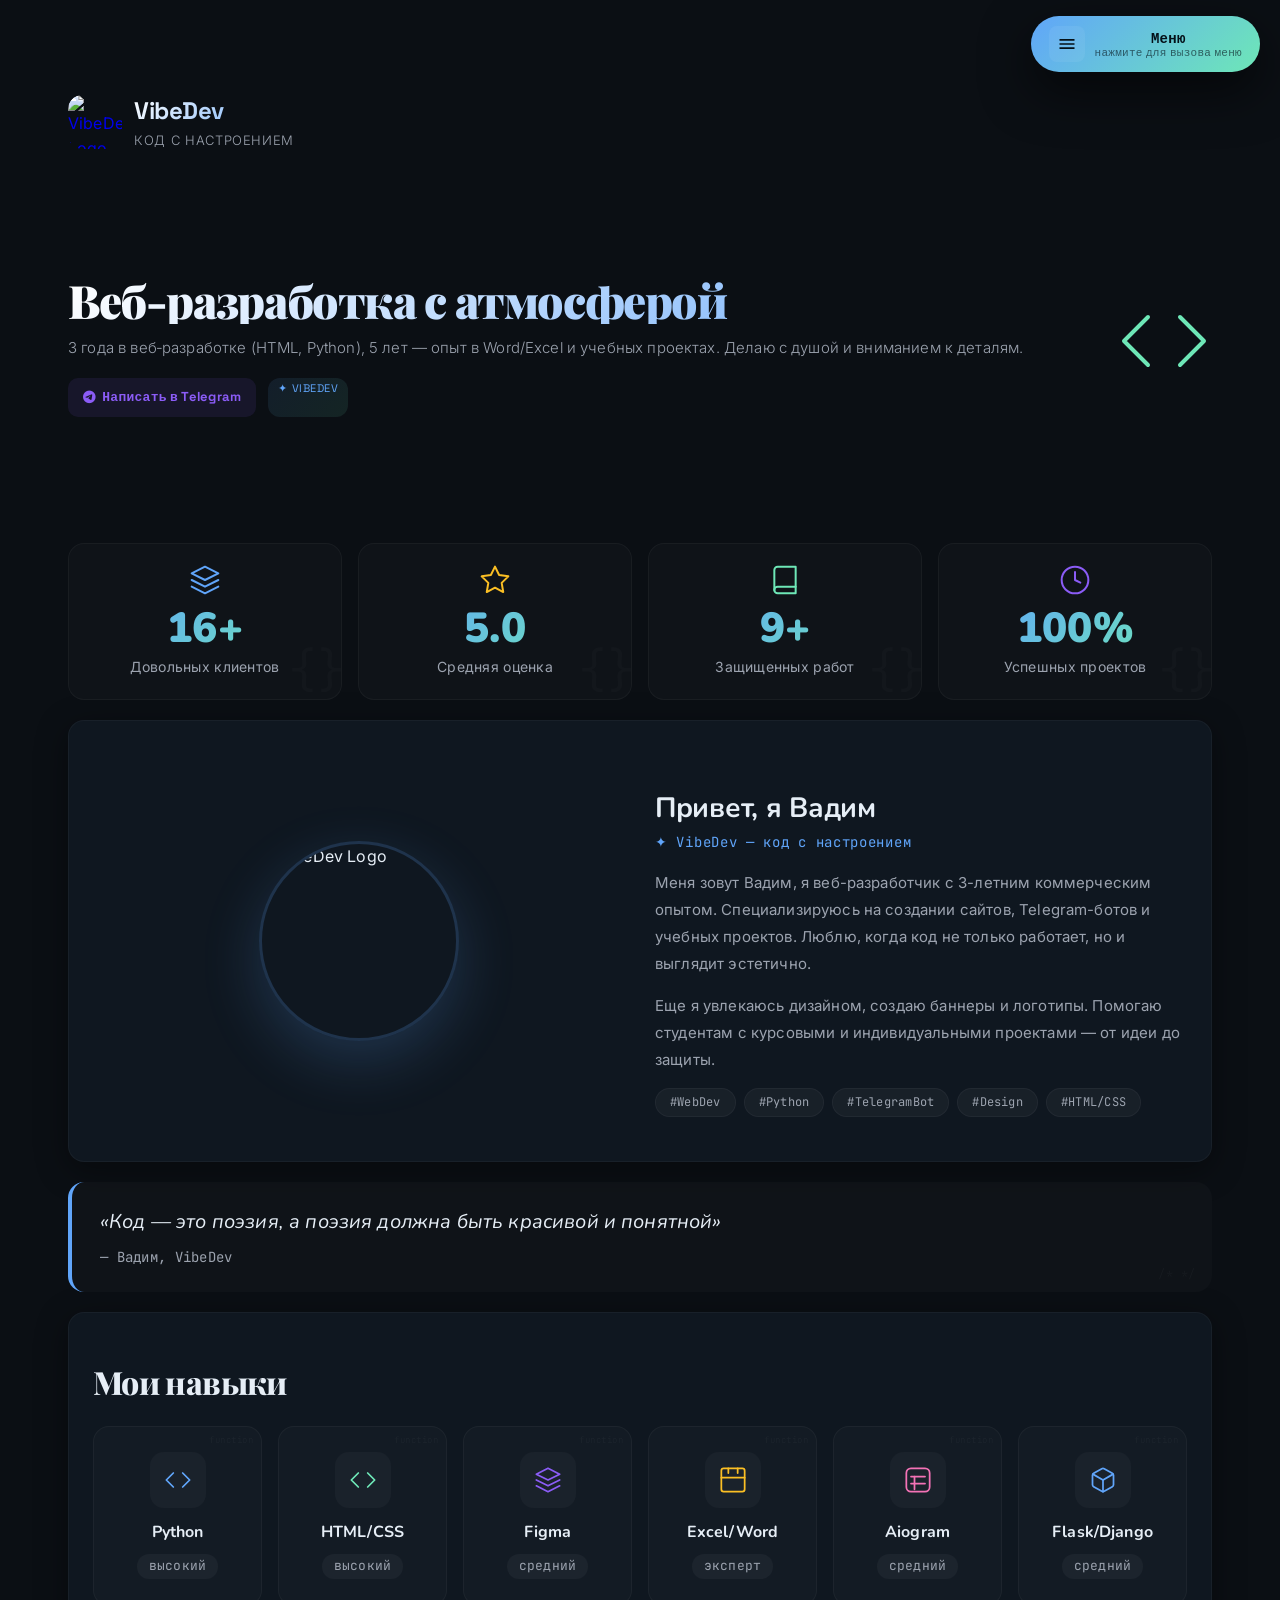
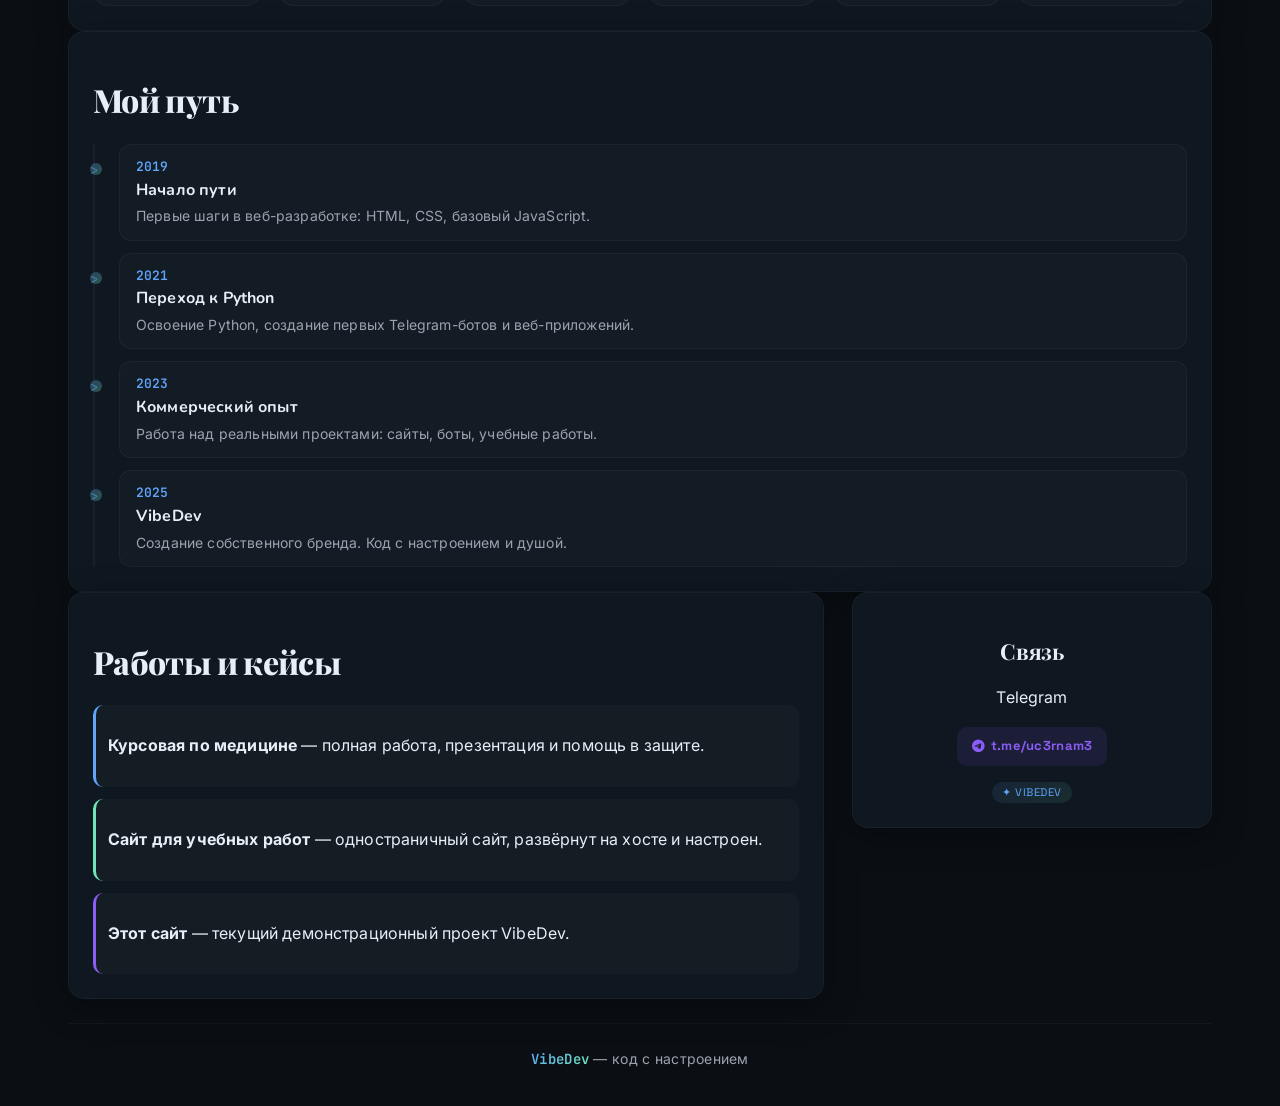
==== commit c6921f19: "Update index.html" ====
--- a/index.html
+++ b/index.html
@@ -4,18 +4,23 @@
   <meta charset="utf-8">
   <meta name="viewport" content="width=device-width,initial-scale=1">
   <title>VibeDev — Главная</title>
+  <!-- === FAVICON === -->
+  <link rel="icon" type="image/jpeg" href="https://i.imgur.com/nQBfIZo.png">
+  <link rel="shortcut icon" href="https://i.imgur.com/nQBfIZo.png" type="image/png">
+  
+  <!-- Для мобильных устройств -->
+  <link rel="apple-touch-icon" href="https://i.imgur.com/nQBfIZo.png">
   <link href="https://fonts.googleapis.com/css2?family=Quicksand:wght@300;400;500;600;700&family=Nunito:wght@300;400;600;700;800;900&family=JetBrains+Mono:wght@400;500;600&display=swap" rel="stylesheet">
   <link href="https://cdnjs.cloudflare.com/ajax/libs/font-awesome/6.4.0/css/all.min.css" rel="stylesheet">
   <link rel="stylesheet" href="assets/style.css">
   <style>
-    /* ... все стили остаются без изменений ... */
     .facts-grid { display: grid; grid-template-columns: repeat(auto-fit, minmax(200px, 1fr)); gap: 16px; margin: 20px 0; }
     .fact-card { background: rgba(255,255,255,0.02); border-radius: 16px; padding: 20px; border: 1px solid var(--border); text-align: center; transition: var(--transition); position: relative; overflow: hidden; }
     .fact-card::after { content: '{}'; position: absolute; bottom: -10px; right: -5px; font-family: 'JetBrains Mono', monospace; font-size: 48px; color: rgba(255,255,255,0.02); pointer-events: none; }
     .fact-card:hover { transform: translateY(-6px); border-color: rgba(96,165,250,0.15); box-shadow: 0 12px 40px rgba(0,0,0,0.3); }
     .fact-card .fact-number { font-family: 'Nunito', sans-serif; font-size: 42px; font-weight: 900; background: linear-gradient(135deg, var(--accent-2), var(--accent)); -webkit-background-clip: text; -webkit-text-fill-color: transparent; background-clip: text; line-height: 1; }
     .fact-card .fact-label { font-size: 14px; color: var(--muted); font-weight: 400; margin-top: 6px; letter-spacing: 0.02em; }
-    .fact-card .fact-icon { font-size: 28px; margin-bottom: 8px; display: block; }
+    .fact-card .fact-icon { font-size: 28px; margin-bottom: 8px; display: block; line-height: 1; }
 
     .bio-section { display: grid; grid-template-columns: 1fr 1fr; gap: 30px; margin: 20px 0; align-items: center; }
     .bio-avatar { display: flex; justify-content: center; align-items: center; position: relative; }
@@ -83,6 +88,26 @@
     @media(max-width: 600px) { .skills-grid-new { grid-template-columns: repeat(2, 1fr); gap: 12px; } .skill-card-new { min-height: 150px; padding: 16px 12px; } .skill-icon-new { width: 44px; height: 44px; } .skill-icon-new svg { width: 22px; height: 22px; } .skill-name-new { font-size: 14px; } .skill-level-new { font-size: 12px; } }
     @media(max-width: 480px) { .facts-grid { grid-template-columns: 1fr; } }
     @media(max-width: 400px) { .skills-grid-new { grid-template-columns: 1fr 1fr; gap: 10px; } .skill-card-new { min-height: 130px; padding: 12px 8px; } }
+/* Дополнительные мобильные стили для index.html */
+@media(max-width:600px){
+  .hero .large-visual{font-size:48px!important}
+  .hero h1{font-size:26px}
+  .hero p{font-size:13px}
+  
+  .quote-block .quote-text{font-size:16px}
+  .quote-block .quote-author{font-size:12px}
+  
+  .facts-grid .fact-card .fact-number{font-size:26px}
+  .facts-grid .fact-card .fact-label{font-size:11px}
+  .facts-grid .fact-card .fact-icon{font-size:20px}
+  
+  .bio-text .bio-subtitle{font-size:12px}
+  .bio-text .bio-tags span{font-size:10px;padding:2px 8px}
+  
+  .journey-timeline .journey-item .journey-year{font-size:11px}
+  .journey-timeline .journey-item .journey-title{font-size:13px}
+  .journey-timeline .journey-item .journey-desc{font-size:12px}
+}
   </style>
 </head>
 <body>
@@ -150,28 +175,33 @@
           <span class="vibedev-tag">✦ VibeDev</span>
         </div>
       </div>
-      <div class="large-visual center" style="font-size:96px;color:var(--accent)">⚡</div>
+      <div class="large-visual center" style="font-size:96px;color:var(--accent);line-height:1">
+        <svg width="96" height="96" viewBox="0 0 24 24" fill="none" stroke="currentColor" stroke-width="1" stroke-linecap="round" stroke-linejoin="round">
+          <polyline points="16 18 22 12 16 6"/>
+          <polyline points="8 6 2 12 8 18"/>
+        </svg>
+      </div>
     </section>
 
     <!-- ФАКТЫ -->
     <div class="facts-grid">
       <div class="fact-card">
-        <span class="fact-icon">🚀</span>
+        <span class="fact-icon"><svg width="32" height="32" viewBox="0 0 24 24" fill="none" stroke="var(--accent-2)" stroke-width="1.5" stroke-linecap="round" stroke-linejoin="round"><path d="M12 2L2 7l10 5 10-5-10-5z"/><path d="M2 17l10 5 10-5"/><path d="M2 12l10 5 10-5"/></svg></span>
         <div class="fact-number">16+</div>
         <div class="fact-label">Довольных клиентов</div>
       </div>
       <div class="fact-card">
-        <span class="fact-icon">⭐</span>
+        <span class="fact-icon"><svg width="32" height="32" viewBox="0 0 24 24" fill="none" stroke="#fbbf24" stroke-width="1.5" stroke-linecap="round" stroke-linejoin="round"><polygon points="12 2 15.09 8.26 22 9.27 17 14.14 18.18 21.02 12 17.77 5.82 21.02 7 14.14 2 9.27 8.91 8.26 12 2"/></svg></span>
         <div class="fact-number">5.0</div>
         <div class="fact-label">Средняя оценка</div>
       </div>
       <div class="fact-card">
-        <span class="fact-icon">📚</span>
+        <span class="fact-icon"><svg width="32" height="32" viewBox="0 0 24 24" fill="none" stroke="var(--accent)" stroke-width="1.5" stroke-linecap="round" stroke-linejoin="round"><path d="M4 19.5A2.5 2.5 0 0 1 6.5 17H20"/><path d="M6.5 2H20v20H6.5A2.5 2.5 0 0 1 4 19.5v-15A2.5 2.5 0 0 1 6.5 2z"/></svg></span>
         <div class="fact-number">9+</div>
         <div class="fact-label">Защищенных работ</div>
       </div>
       <div class="fact-card">
-        <span class="fact-icon">🌍</span>
+        <span class="fact-icon"><svg width="32" height="32" viewBox="0 0 24 24" fill="none" stroke="var(--accent-purple)" stroke-width="1.5" stroke-linecap="round" stroke-linejoin="round"><circle cx="12" cy="12" r="10"/><path d="M12 6v6l4 2"/></svg></span>
         <div class="fact-number">100%</div>
         <div class="fact-label">Успешных проектов</div>
       </div>
@@ -186,7 +216,7 @@
           </div>
         </div>
         <div class="bio-text">
-          <h3>Привет, я Вадим 👋</h3>
+          <h3>Привет, я Вадим</h3>
           <span class="bio-subtitle">✦ VibeDev — код с настроением</span>
           <p>
             Меня зовут Вадим, я веб-разработчик с 3-летним коммерческим опытом.
@@ -255,11 +285,10 @@
         <div class="skill-card-new">
           <div class="skill-icon-new">
             <svg width="32" height="32" viewBox="0 0 24 24" fill="none" stroke="#fbbf24" stroke-width="1.5" stroke-linecap="round" stroke-linejoin="round">
-              <path d="M4 4h16v16H4z"/>
-              <line x1="8" y1="8" x2="16" y2="16"/>
-              <line x1="8" y1="16" x2="16" y2="8"/>
-              <line x1="4" y1="12" x2="20" y2="12"/>
-              <line x1="12" y1="4" x2="12" y2="20"/>
+              <rect x="2" y="2" width="20" height="20" rx="2"/>
+              <line x1="8" y1="2" x2="8" y2="6"/>
+              <line x1="16" y1="2" x2="16" y2="6"/>
+              <line x1="2" y1="10" x2="22" y2="10"/>
             </svg>
           </div>
           <div class="skill-name-new">Excel/Word</div>
--- a/assets/style.css
+++ b/assets/style.css
@@ -31,6 +31,7 @@
   font-weight: 400;
   line-height: 1.6;
   letter-spacing: 0.01em;
+  padding:0;
 }
 
 h1, h2, h3, h4, h5, h6 {
@@ -71,7 +72,14 @@
 
 .bg-grid{position:fixed;inset:0;z-index:-5;pointer-events:none;background-image:radial-gradient(rgba(255,255,255,0.02) 1px, transparent 1px);background-size:84px 84px;opacity:0.03}
 
-.container{max-width:1200px;margin:56px auto;padding:36px 28px;position:relative;z-index:0;transition:filter .22s ease}
+.container{
+  max-width:1200px;
+  margin:56px auto;
+  padding:36px 28px;
+  position:relative;
+  z-index:0;
+  transition:filter .22s ease
+}
 header{display:flex;align-items:center;justify-content:space-between;gap:18px;margin-bottom:12px}
 .brand{display:flex;align-items:center;gap:12px;animation:slideInLeft 0.8s ease}
 .brand .logo{
@@ -123,13 +131,13 @@
 
 .menu-button{
   position:fixed;
-  right:28px;
-  top:20px;
+  right:20px;
+  top:16px;
   z-index:150;
   display:inline-flex;
   align-items:center;
-  gap:12px;
-  padding:12px 24px;
+  gap:10px;
+  padding:10px 18px;
   border-radius:999px;
   border:none;
   background:linear-gradient(135deg,var(--accent-2),var(--accent));
@@ -140,6 +148,7 @@
   box-shadow:0 18px 50px rgba(0,0,0,0.6);
   transition:var(--transition);
   letter-spacing: 0.02em;
+  font-size:14px;
 }
 .menu-button:hover{
   transform:translateY(-4px) scale(1.02);
@@ -152,31 +161,32 @@
 .menu-caption .menu-title{font-weight:700}
 .menu-caption .menu-hint{font-size:11px;color:rgba(4,16,24,0.6);font-weight:400;margin-top:2px;text-transform:lowercase}
 
-.bubble-overlay{position:fixed;inset:0;z-index:140;display:none;align-items:flex-start;justify-content:center;padding-top:90px;pointer-events:none}
+.bubble-overlay{position:fixed;inset:0;z-index:140;display:none;align-items:flex-start;justify-content:center;padding-top:80px;pointer-events:none}
 .bubble-overlay.open{display:flex;pointer-events:auto;animation:fadeIn 0.3s ease}
 .bubble-panel{
   background:rgba(10,15,20,0.98);
-  padding:24px;
+  padding:20px;
   border-radius:20px;
   border:1px solid var(--border);
   box-shadow:0 24px 80px rgba(0,0,0,0.6);
   display:flex;
-  gap:20px;
+  gap:14px;
   flex-wrap:wrap;
   justify-content:center;
   max-width:900px;
   backdrop-filter:blur(20px);
   animation:slideUp 0.4s ease;
+  margin:0 12px;
 }
 .bubble-item {
   display: flex;
   flex-direction: column;
-  gap: 8px;
+  gap:6px;
   align-items: center;
   justify-content: center;
-  width: 130px;
-  height: 130px;
-  border-radius: 999px;
+  width:110px;
+  height:110px;
+  border-radius:999px;
   background: rgba(255,255,255,0.02);
   border: 1px solid var(--border);
   color: var(--text);
@@ -186,16 +196,16 @@
   transition: var(--transition);
   position: relative;
   overflow: hidden;
-  font-size: 14px;
+  font-size: 13px;
   letter-spacing: 0.02em;
 }
 .bubble-item .bubble-icon {
   display: flex;
   align-items: center;
   justify-content: center;
-  width: 48px;
-  height: 48px;
-  border-radius: 12px;
+  width:40px;
+  height:40px;
+  border-radius:10px;
   background: rgba(255,255,255,0.04);
   transition: var(--transition);
 }
@@ -282,20 +292,20 @@
 
 .services-scroll{
   display:flex;
-  gap:20px;
+  gap:16px;
   overflow-x:auto;
-  padding:18px 6px;
+  padding:14px 4px;
   scroll-snap-type:x mandatory;
   -webkit-overflow-scrolling:touch;
   scroll-behavior:smooth;
 }
-.services-scroll::-webkit-scrollbar{height:6px}
-.services-scroll::-webkit-scrollbar-track{background:rgba(255,255,255,0.02);border-radius:10px;margin:0 20px}
-.services-scroll::-webkit-scrollbar-thumb{background:linear-gradient(90deg,var(--accent-2),var(--accent));border-radius:10px;transition:var(--transition);width:40px}
+.services-scroll::-webkit-scrollbar{height:4px}
+.services-scroll::-webkit-scrollbar-track{background:rgba(255,255,255,0.02);border-radius:10px;margin:0 16px}
+.services-scroll::-webkit-scrollbar-thumb{background:linear-gradient(90deg,var(--accent-2),var(--accent));border-radius:10px;transition:var(--transition);width:30px}
 .services-scroll::-webkit-scrollbar-thumb:hover{background:linear-gradient(90deg,var(--accent),var(--accent-2));transform:scale(1.1)}
 .service-card{
   flex:0 0 240px;
-  height:440px;
+  min-height:400px;
   background:linear-gradient(180deg,rgba(255,255,255,0.02),transparent);
   border-radius:16px;
   padding:20px;
@@ -329,7 +339,7 @@
 .service-card .content{flex:1;display:flex;flex-direction:column;gap:8px}
 .service-card h3{
   margin:0;
-  font-size:18px;
+  font-size:17px;
   transition:color 0.3s ease;
   font-weight: 700;
 }
@@ -346,11 +356,11 @@
   display: flex;
   align-items: center;
   justify-content: center;
-  width: 56px;
-  height: 56px;
-  border-radius: 12px;
+  width:52px;
+  height:52px;
+  border-radius:12px;
   background: rgba(255,255,255,0.03);
-  margin-bottom: 8px;
+  margin-bottom:8px;
   transition: var(--transition);
 }
 .service-card:hover .service-icon {
@@ -359,7 +369,7 @@
 }
 
 .order-btn{
-  padding:12px 20px;
+  padding:10px 18px;
   border-radius:12px;
   background:linear-gradient(90deg,#2dd4bf,#60a5fa);
   color:#061018;
@@ -367,7 +377,7 @@
   text-decoration:none;
   transition:var(--transition);
   display:inline-flex;
-  gap:8px;
+  gap:6px;
   justify-content:center;
   align-items:center;
   border:none;
@@ -376,7 +386,7 @@
   overflow:hidden;
   font-family: var(--font-accent);
   letter-spacing: 0.02em;
-  font-size: 14px;
+  font-size:13px;
 }
 .order-btn::before{
   content:'';
@@ -399,7 +409,7 @@
 }
 
 .submit-btn{
-  padding:12px 20px;
+  padding:10px 18px;
   border-radius:12px;
   background:linear-gradient(90deg,#2dd4bf,#60a5fa);
   color:#061018;
@@ -408,14 +418,14 @@
   cursor:pointer;
   transition:var(--transition);
   display:inline-flex;
-  gap:8px;
+  gap:6px;
   justify-content:center;
   align-items:center;
   position:relative;
   overflow:hidden;
   font-family: var(--font-accent);
   letter-spacing: 0.02em;
-  font-size: 14px;
+  font-size:13px;
 }
 .submit-btn::before{
   content:'';
@@ -449,7 +459,7 @@
   background:transparent;
   border:1px solid var(--border);
   color:var(--muted);
-  padding:12px 14px;
+  padding:10px 12px;
   border-radius:12px;
   cursor:pointer;
   transition:var(--transition);
@@ -457,11 +467,11 @@
   overflow:hidden;
   font-weight:600;
   display:inline-flex;
-  gap:8px;
+  gap:6px;
   align-items:center;
   font-family: var(--font-accent);
   letter-spacing: 0.02em;
-  font-size: 14px;
+  font-size:13px;
 }
 .clear-btn:hover{
   color:#ef4444;
@@ -482,7 +492,7 @@
 
 .telegram{
   display:inline-flex;
-  gap:8px;
+  gap:6px;
   align-items:center;
   padding:8px 14px;
   border-radius:10px;
@@ -494,7 +504,7 @@
   border:1px solid transparent;
   font-family: var(--font-accent);
   letter-spacing: 0.02em;
-  font-size: 14px;
+  font-size:13px;
 }
 .telegram:hover{
   background:rgba(139,92,246,0.2);
@@ -506,13 +516,13 @@
 .submissions{margin-top:18px;display:flex;flex-direction:column;gap:10px}
 .submission-item {
   display: flex;
-  gap: 12px;
-  align-items: flex-start;
-  padding: 14px;
+  gap:12px;
+  align-items:flex-start;
+  padding:12px;
   background: rgba(255,255,255,0.02);
-  border-radius: 12px;
-  border: 1px solid var(--border);
-  transition: var(--transition);
+  border-radius:12px;
+  border:1px solid var(--border);
+  transition:var(--transition);
 }
 .submission-item:hover {
   transform: translateX(6px);
@@ -520,37 +530,37 @@
   background: rgba(255,255,255,0.03);
 }
 .submission-icon {
-  flex-shrink: 0;
-  width: 36px;
-  height: 36px;
-  border-radius: 8px;
-  display: flex;
-  align-items: center;
-  justify-content: center;
-  background: rgba(96,165,250,0.08);
-  color: var(--accent-2);
+  flex-shrink:0;
+  width:32px;
+  height:32px;
+  border-radius:8px;
+  display:flex;
+  align-items:center;
+  justify-content:center;
+  background:rgba(96,165,250,0.08);
+  color:var(--accent-2);
 }
 .submission-content {
-  flex: 1;
-  min-width: 0;
+  flex:1;
+  min-width:0;
 }
 .submission-content .submission-title {
-  font-weight: 600;
-  color: var(--text);
-  font-size: 14px;
-  font-family: var(--font-accent);
+  font-weight:600;
+  color:var(--text);
+  font-size:14px;
+  font-family:var(--font-accent);
 }
 .submission-content .submission-meta {
-  font-size: 12px;
-  color: var(--muted);
-  font-weight: 300;
+  font-size:11px;
+  color:var(--muted);
+  font-weight:300;
 }
 .submission-content .submission-text {
-  margin-top: 4px;
-  font-size: 13px;
-  color: var(--muted);
-  word-break: break-word;
-  font-weight: 300;
+  margin-top:4px;
+  font-size:13px;
+  color:var(--muted);
+  word-break:break-word;
+  font-weight:300;
 }
 
 .fancy-input, .fancy-textarea{
@@ -564,8 +574,10 @@
   transition:var(--transition);
   box-shadow: inset 0 -2px 0 rgba(0,0,0,0.06);
   font-family: var(--font-body);
-  font-weight: 300;
-  letter-spacing: 0.01em;
+  font-weight:300;
+  letter-spacing:0.01em;
+  font-size:15px;
+  -webkit-appearance:none;
 }
 .fancy-input:focus, .fancy-textarea:focus{
   box-shadow:0 8px 30px rgba(96,165,250,0.08), inset 0 -2px 0 var(--accent-2);
@@ -576,57 +588,57 @@
   border-color:rgba(96,165,250,0.1);
 }
 .fancy-input::placeholder, .fancy-textarea::placeholder {
-  font-weight: 300;
+  font-weight:300;
   color: rgba(156,163,175,0.6);
 }
 
 .scroll-indicator {
-  display: flex;
-  gap: 8px;
-  justify-content: center;
-  margin-top: 16px;
-  opacity: 0.5;
-  transition: var(--transition);
+  display:flex;
+  gap:8px;
+  justify-content:center;
+  margin-top:14px;
+  opacity:0.5;
+  transition:var(--transition);
 }
 .scroll-indicator:hover {
-  opacity: 1;
+  opacity:1;
 }
 .scroll-dot {
-  width: 8px;
-  height: 8px;
-  border-radius: 50%;
-  background: var(--muted);
-  transition: var(--transition);
-  cursor: pointer;
+  width:8px;
+  height:8px;
+  border-radius:50%;
+  background:var(--muted);
+  transition:var(--transition);
+  cursor:pointer;
 }
 .scroll-dot.active {
-  background: var(--accent-2);
-  width: 24px;
-  border-radius: 4px;
+  background:var(--accent-2);
+  width:24px;
+  border-radius:4px;
 }
 .scroll-dot:hover {
-  background: var(--accent);
-  transform: scale(1.2);
+  background:var(--accent);
+  transform:scale(1.2);
 }
 
 .scroll-hint {
-  display: flex;
-  align-items: center;
-  gap: 8px;
-  color: var(--muted);
-  font-size: 13px;
-  opacity: 0.6;
-  animation: scrollPulse 2s ease-in-out infinite;
-  font-weight: 300;
+  display:flex;
+  align-items:center;
+  gap:8px;
+  color:var(--muted);
+  font-size:13px;
+  opacity:0.6;
+  animation:scrollPulse 2s ease-in-out infinite;
+  font-weight:300;
 }
 .scroll-hint svg {
-  width: 18px;
-  height: 18px;
-  stroke: var(--muted);
+  width:18px;
+  height:18px;
+  stroke:var(--muted);
 }
 @keyframes scrollPulse {
-  0%, 100% { opacity: 0.3; transform: scale(1); }
-  50% { opacity: 0.8; transform: scale(1.1); }
+  0%,100%{opacity:0.3;transform:scale(1)}
+  50%{opacity:0.8;transform:scale(1.1)}
 }
 
 @keyframes slideInUp{
@@ -648,32 +660,295 @@
 
 .container.blurred{filter:blur(6px)}
 
-/* VibeDev specific styles */
 .vibedev-tag {
-  display: inline-block;
-  padding: 2px 10px;
-  border-radius: 12px;
-  background: linear-gradient(135deg, rgba(96,165,250,0.1), rgba(110,231,183,0.1));
-  color: var(--accent-2);
-  font-family: var(--font-accent);
-  font-size: 11px;
-  letter-spacing: 0.05em;
-  text-transform: uppercase;
-}
-
-@media(max-width:900px){
-  .grid{grid-template-columns:1fr}
-  .service-card{flex:0 0 300px;height:400px}
-}
+  display:inline-block;
+  padding:2px 10px;
+  border-radius:12px;
+  background:linear-gradient(135deg, rgba(96,165,250,0.1), rgba(110,231,183,0.1));
+  color:var(--accent-2);
+  font-family:var(--font-accent);
+  font-size:11px;
+  letter-spacing:0.05em;
+  text-transform:uppercase;
+}
+
+/* ============================================
+   МОБИЛЬНАЯ АДАПТАЦИЯ
+   ============================================ */
+
+/* Планшеты и маленькие ноутбуки */
+@media(max-width:1024px){
+  .container{padding:28px 20px;margin:40px auto}
+  .grid{grid-template-columns:1fr 280px;gap:20px}
+  .hero h1{font-size:38px}
+}
+
+/* Планшеты */
+@media(max-width:820px){
+  .grid{grid-template-columns:1fr;gap:16px}
+  .hero{flex-direction:column;text-align:center;min-height:auto}
+  .hero .large-visual{font-size:64px!important;margin-top:12px}
+  .hero h1{font-size:34px}
+  .hero p{font-size:14px}
+  .bio-section{grid-template-columns:1fr;text-align:center}
+  .bio-text .bio-tags{justify-content:center}
+  .facts-grid{grid-template-columns:repeat(2,1fr);gap:12px}
+  .fact-card{padding:16px}
+  .fact-card .fact-number{font-size:32px}
+}
+
+/* Телефоны */
 @media(max-width:600px){
-  .hero{flex-direction:column}
+  .container{padding:16px 12px;margin:24px auto}
+  
+  /* Заголовки */
+  h1{font-size:28px}
+  h2{font-size:22px}
+  h3{font-size:18px}
+  
+  /* Шапка */
+  header{gap:10px;flex-wrap:wrap}
+  .brand .logo{width:44px;height:44px}
+  .brand .brand-name{font-size:18px}
+  .brand .brand-sub{font-size:11px}
+  
+  /* Меню */
+  .menu-button{
+    right:12px;
+    top:12px;
+    padding:8px 14px;
+    font-size:12px;
+    gap:6px;
+  }
+  .menu-button .menu-hint{display:none}
+  .menu-button svg{width:18px;height:18px}
+  
+  /* Меню-пузыри */
+  .bubble-overlay{padding-top:70px}
+  .bubble-panel{padding:14px;gap:10px}
+  .bubble-item{
+    width:80px;
+    height:80px;
+    font-size:11px;
+    gap:4px;
+  }
+  .bubble-item .bubble-icon{
+    width:32px;
+    height:32px;
+  }
+  .bubble-item .bubble-icon svg{
+    width:22px;
+    height:22px;
+  }
+  
+  /* Карточки */
+  .card{padding:16px}
+  .card:hover{transform:none}
+  
+  /* Факты */
+  .facts-grid{grid-template-columns:1fr 1fr;gap:10px}
+  .fact-card{padding:14px 10px}
+  .fact-card .fact-number{font-size:28px}
+  .fact-card .fact-label{font-size:12px}
+  .fact-card .fact-icon{font-size:22px}
+  
+  /* Навыки */
+  .skills-grid-new{
+    grid-template-columns:1fr 1fr;
+    gap:10px;
+  }
+  .skill-card-new{
+    min-height:130px;
+    padding:14px 10px;
+  }
+  .skill-icon-new{width:40px;height:40px}
+  .skill-icon-new svg{width:20px;height:20px}
+  .skill-name-new{font-size:13px}
+  .skill-level-new{font-size:11px}
+  
+  /* Услуги (скролл) */
+  .service-card{
+    flex:0 0 260px;
+    min-height:340px;
+    padding:16px;
+  }
+  .service-card h3{font-size:16px}
+  .service-card p{font-size:13px}
+  .service-icon{width:44px;height:44px}
+  .service-icon svg{width:32px;height:32px}
+  
+  /* Биография */
+  .bio-avatar .avatar-circle{width:120px;height:120px}
+  .bio-text h3{font-size:22px}
+  .bio-text p{font-size:14px}
+  .bio-text .bio-tags span{font-size:11px;padding:3px 10px}
+  
+  /* Цитата */
+  .quote-block{padding:16px 18px}
+  .quote-block .quote-text{font-size:17px}
+  .quote-block .quote-author{font-size:13px}
+  
+  /* Путь */
+  .journey-timeline{padding-left:18px}
+  .journey-item{padding:10px 12px}
+  .journey-item .journey-year{font-size:12px}
+  .journey-item .journey-title{font-size:14px}
+  .journey-item .journey-desc{font-size:13px}
+  .journey-item::before{left:-24px;font-size:12px}
+  .journey-item::after{left:-24px;width:10px;height:10px;top:16px}
+  
+  /* Форма */
+  .form-row{flex-direction:column;gap:10px}
+  .form-progress{flex-wrap:wrap;gap:4px}
+  .form-progress .step{font-size:11px;gap:4px}
+  .form-progress .step .step-num{width:20px;height:20px;font-size:10px}
+  .form-progress .step-line{min-width:20px}
+  .service-options{grid-template-columns:1fr 1fr;gap:8px}
+  .service-option{padding:10px 12px;font-size:12px}
+  .service-option .opt-icon svg{width:22px;height:22px}
+  .field-wrapper .fancy-input,
+  .field-wrapper .fancy-textarea{
+    font-size:14px;
+    padding:8px 12px 8px 4px;
+  }
+  .field-wrapper .contact-icon{width:28px;height:28px}
+  .field-wrapper .contact-icon svg{width:16px;height:16px}
+  .smart-hint{padding-left:8px;font-size:11px}
+  .note-small{font-size:12px}
+  
+  /* Кнопки */
+  .submit-btn,
+  .order-btn,
+  .clear-btn{
+    font-size:13px;
+    padding:10px 14px;
+    width:100%;
+    justify-content:center;
+  }
+  .telegram{
+    font-size:13px;
+    padding:8px 12px;
+    width:100%;
+    justify-content:center;
+  }
+  
+  /* Калькулятор */
+  #calculator{grid-template-columns:1fr!important;gap:12px}
+  #calculator > div{grid-column:1!important}
+  .calc-option{font-size:12px;padding:6px 12px}
+  .discount-section{padding:12px 14px}
+  .discount-section .discount-input{flex-wrap:wrap;gap:6px}
+  .discount-section .discount-input input{width:60px;font-size:13px;padding:6px 8px}
+  .discount-section .discount-result{font-size:14px}
+  
+  /* Итоговая цена */
+  #totalPrice{font-size:28px!important}
+  
+  /* Отзывы */
+  .reviews-grid{grid-template-columns:1fr;gap:14px}
+  .review-card{padding:16px}
+  .review-card .review-text{font-size:14px}
+  .review-card .review-avatar{width:40px;height:40px;font-size:16px}
+  .review-stats{grid-template-columns:1fr 1fr;gap:10px}
+  .reviews-stats .stat{padding:12px}
+  .reviews-stats .stat .number{font-size:22px}
+  .review-filter{gap:6px}
+  .review-filter .filter-btn{font-size:12px;padding:4px 12px}
+  
+  /* FAQ */
+  .faq-item .faq-question h3{font-size:15px}
+  .faq-search input{font-size:14px;padding:12px 16px 12px 40px}
+  .faq-categories{gap:6px}
+  .faq-categories .cat-btn{font-size:12px;padding:4px 12px}
+  
+  /* Модалка */
+  .modal-content{padding:28px 20px;margin:12px}
+  .modal-content .modal-title{font-size:20px}
+  .modal-content .modal-subtitle{font-size:14px}
+  .modal-content .modal-buttons .modal-btn{font-size:13px;padding:10px 20px;width:100%;justify-content:center}
+  
+  /* Отправленные заявки */
+  .submission-item{padding:10px}
+  .submission-content .submission-title{font-size:13px}
+  .submission-content .submission-text{font-size:12px}
+  
+  /* Футер */
+  footer{font-size:13px;padding-top:16px;margin-top:16px}
+}
+
+/* Очень маленькие телефоны */
+@media(max-width:400px){
+  .container{padding:12px 8px;margin:16px auto}
+  h1{font-size:24px}
+  h2{font-size:20px}
+  h3{font-size:16px}
+  .card{padding:12px}
+  .facts-grid{grid-template-columns:1fr;gap:8px}
+  .fact-card{padding:12px}
+  .skills-grid-new{grid-template-columns:1fr 1fr;gap:8px}
+  .skill-card-new{min-height:110px;padding:10px 8px}
+  .skill-icon-new{width:34px;height:34px}
+  .skill-icon-new svg{width:18px;height:18px}
+  .skill-name-new{font-size:12px}
+  .skill-level-new{font-size:10px}
+  .service-card{flex:0 0 220px;min-height:300px;padding:14px}
+  .service-card h3{font-size:15px}
+  .bubble-item{width:70px;height:70px;font-size:10px}
+  .bubble-item .bubble-icon{width:28px;height:28px}
+  .bubble-item .bubble-icon svg{width:18px;height:18px}
+  .service-options{grid-template-columns:1fr 1fr;gap:6px}
+  .service-option{font-size:11px;padding:8px 8px}
+  .service-option .opt-icon svg{width:18px;height:18px}
+  .bio-avatar .avatar-circle{width:100px;height:100px}
+  .bio-text h3{font-size:20px}
+  .bio-text p{font-size:13px}
+  .review-card .review-text{font-size:13px}
+  .reviews-stats{grid-template-columns:1fr 1fr;gap:8px}
+  .reviews-stats .stat .number{font-size:20px}
+}
+
+/* Альбомная ориентация на телефонах */
+@media(max-width:800px) and (orientation:landscape){
+  .hero{flex-direction:row;min-height:auto}
   .hero h1{font-size:28px}
-  .menu-button{padding:8px 16px;right:16px;top:12px}
-  .menu-button .menu-hint{display:none}
-  .bubble-item{width:100px;height:100px;font-size:12px}
-  .bubble-item .bubble-icon{width:36px;height:36px}
-  .bubble-item .bubble-icon svg{width:24px;height:24px}
-  h1{font-size:32px}
-  h2{font-size:24px}
-  .brand .brand-name{font-size:18px}
-}
+  .hero .large-visual{font-size:48px!important}
+  .facts-grid{grid-template-columns:repeat(4,1fr)}
+  .fact-card{padding:12px}
+  .fact-card .fact-number{font-size:24px}
+  .skills-grid-new{grid-template-columns:repeat(3,1fr)}
+  .service-card{flex:0 0 200px;min-height:280px}
+}
+
+/* Улучшение таргетинга для touch-устройств */
+@media(hover:none){
+  .card:hover{transform:none;box-shadow:var(--shadow)}
+  .service-card:hover{transform:none;box-shadow:none}
+  .service-card:hover::before{transform:scaleX(0)}
+  .fact-card:hover{transform:none}
+  .skill-card-new:hover{transform:none}
+  .review-card:hover{transform:none}
+  .bubble-item:hover{transform:none}
+  .bubble-item:hover::before{opacity:0}
+  .bubble-item:hover span{color:var(--text)}
+  .menu-button:hover{transform:none}
+  .order-btn:hover{transform:none}
+  .order-btn:hover::before{opacity:0}
+  .submit-btn:hover{transform:none}
+  .submit-btn:hover::before{opacity:0}
+  .clear-btn:hover{transform:none}
+  .telegram:hover{transform:none}
+  .submission-item:hover{transform:none}
+  .calc-option:hover{transform:none}
+  .service-option:hover{transform:none}
+  .journey-item:hover{transform:none}
+  
+  /* Но оставляем активные состояния */
+  .service-card:active{transform:scale(0.98)}
+  .bubble-item:active{transform:scale(0.95)}
+  .menu-button:active{transform:scale(0.95)}
+  .order-btn:active{transform:scale(0.97)}
+  .submit-btn:active{transform:scale(0.97)}
+  .clear-btn:active{transform:scale(0.95)}
+  .calc-option:active{transform:scale(0.95)}
+  .service-option:active{transform:scale(0.97)}
+}
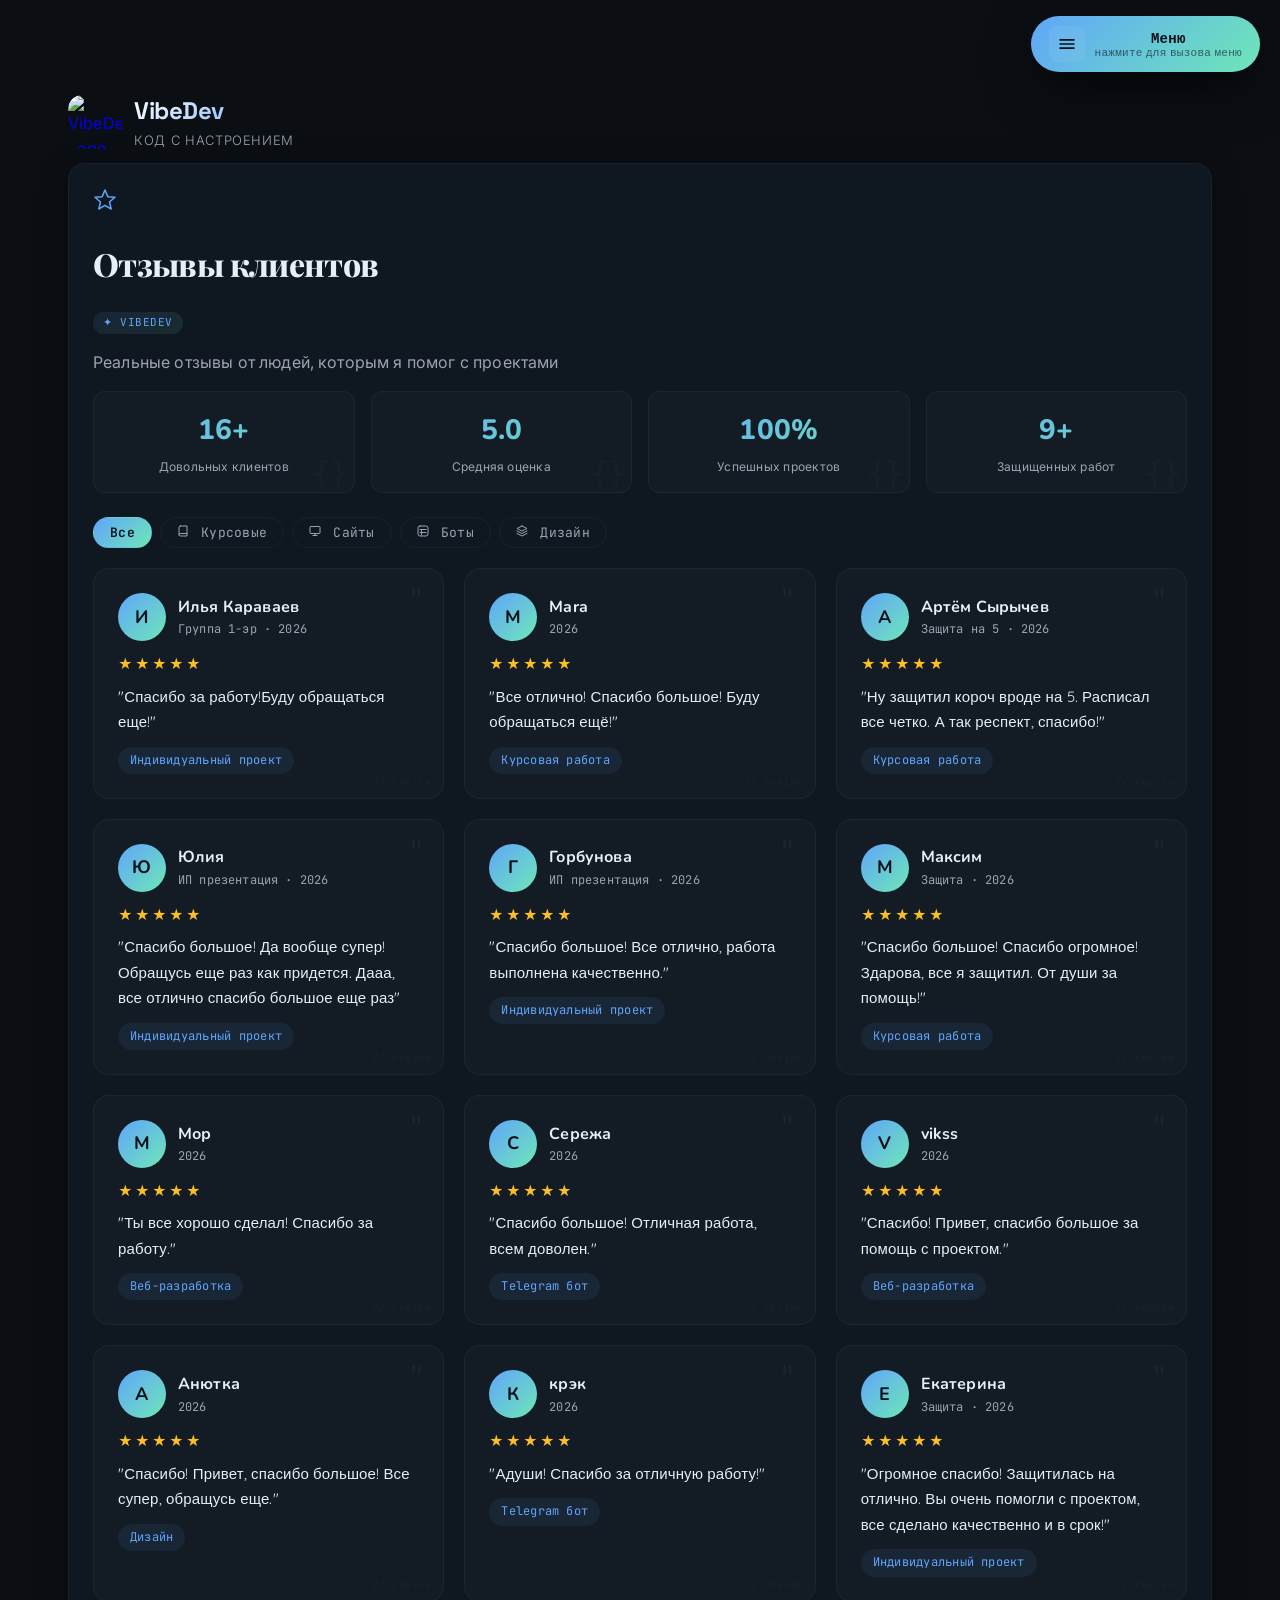
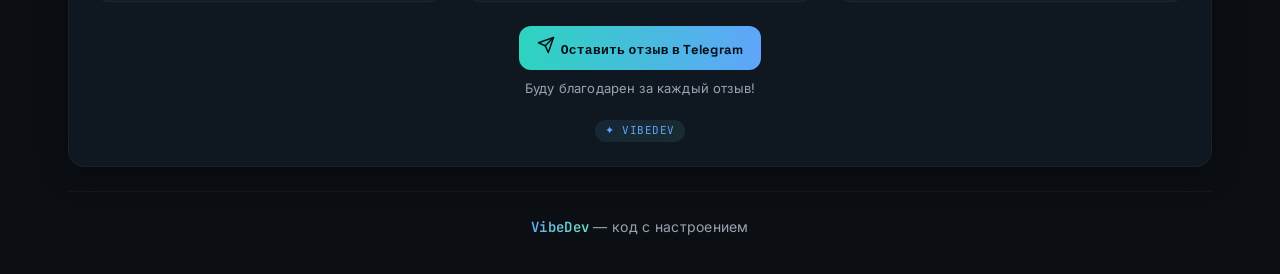
==== commit 402fa37d: "Update index.html" ====
--- a/index.html
+++ b/index.html
@@ -3,7 +3,7 @@
 <head>
   <meta charset="utf-8">
   <meta name="viewport" content="width=device-width,initial-scale=1">
-  <title>VibeDev — Главная</title>
+  <title>Отзывы — VibeDev</title>
   <!-- === FAVICON === -->
   <link rel="icon" type="image/jpeg" href="https://i.imgur.com/nQBfIZo.png">
   <link rel="shortcut icon" href="https://i.imgur.com/nQBfIZo.png" type="image/png">
@@ -14,139 +14,76 @@
   <link href="https://cdnjs.cloudflare.com/ajax/libs/font-awesome/6.4.0/css/all.min.css" rel="stylesheet">
   <link rel="stylesheet" href="assets/style.css">
   <style>
-    .facts-grid { display: grid; grid-template-columns: repeat(auto-fit, minmax(200px, 1fr)); gap: 16px; margin: 20px 0; }
-    .fact-card { background: rgba(255,255,255,0.02); border-radius: 16px; padding: 20px; border: 1px solid var(--border); text-align: center; transition: var(--transition); position: relative; overflow: hidden; }
-    .fact-card::after { content: '{}'; position: absolute; bottom: -10px; right: -5px; font-family: 'JetBrains Mono', monospace; font-size: 48px; color: rgba(255,255,255,0.02); pointer-events: none; }
-    .fact-card:hover { transform: translateY(-6px); border-color: rgba(96,165,250,0.15); box-shadow: 0 12px 40px rgba(0,0,0,0.3); }
-    .fact-card .fact-number { font-family: 'Nunito', sans-serif; font-size: 42px; font-weight: 900; background: linear-gradient(135deg, var(--accent-2), var(--accent)); -webkit-background-clip: text; -webkit-text-fill-color: transparent; background-clip: text; line-height: 1; }
-    .fact-card .fact-label { font-size: 14px; color: var(--muted); font-weight: 400; margin-top: 6px; letter-spacing: 0.02em; }
-    .fact-card .fact-icon { font-size: 28px; margin-bottom: 8px; display: block; line-height: 1; }
-
-    .bio-section { display: grid; grid-template-columns: 1fr 1fr; gap: 30px; margin: 20px 0; align-items: center; }
-    .bio-avatar { display: flex; justify-content: center; align-items: center; position: relative; }
-    .bio-avatar .avatar-circle { 
-      width: 200px; 
-      height: 200px; 
-      border-radius: 50%; 
-      overflow: hidden;
-      box-shadow: 0 20px 60px rgba(96,165,250,0.2);
-      transition: var(--transition);
-      position: relative;
-      border: 3px solid rgba(96,165,250,0.2);
-    }
-    .bio-avatar .avatar-circle img {
-      width: 100%;
-      height: 100%;
-      object-fit: cover;
-      display: block;
-    }
-    .bio-avatar .avatar-circle:hover { 
-      transform: scale(1.05) rotate(-5deg); 
-      box-shadow: 0 30px 80px rgba(96,165,250,0.3);
-      border-color: var(--accent-2);
-    }
-    .bio-text h3 { font-size: 28px; margin-bottom: 8px; font-family: 'Nunito', sans-serif; }
-    .bio-text .bio-subtitle { color: var(--accent-2); font-family: 'JetBrains Mono', monospace; font-size: 14px; letter-spacing: 0.05em; margin-bottom: 12px; display: block; }
-    .bio-text p { color: var(--muted); font-weight: 400; line-height: 1.8; font-size: 15px; }
-    .bio-text .bio-tags { display: flex; gap: 8px; flex-wrap: wrap; margin-top: 12px; }
-    .bio-text .bio-tags span { padding: 4px 14px; border-radius: 20px; background: rgba(255,255,255,0.04); border: 1px solid var(--border); font-size: 12px; color: var(--muted); font-family: 'JetBrains Mono', monospace; letter-spacing: 0.02em; }
-
-    .skills-grid-new { display: grid; grid-template-columns: repeat(auto-fill, minmax(160px, 1fr)); gap: 16px; margin-top: 8px; }
-    .skill-card-new { background: rgba(255,255,255,0.02); border-radius: 16px; padding: 24px 16px; border: 1px solid var(--border); display: flex; flex-direction: column; align-items: center; justify-content: center; text-align: center; transition: var(--transition); min-height: 180px; gap: 8px; position: relative; overflow: hidden; }
-    .skill-card-new::before { content: 'function'; position: absolute; top: 6px; right: 8px; font-family: 'JetBrains Mono', monospace; font-size: 9px; color: rgba(255,255,255,0.04); letter-spacing: 0.05em; }
-    .skill-card-new:hover { transform: translateY(-6px); border-color: rgba(96,165,250,0.2); background: rgba(255,255,255,0.04); box-shadow: 0 12px 40px rgba(0,0,0,0.3); }
-    .skill-icon-new { width: 56px; height: 56px; border-radius: 14px; background: rgba(255,255,255,0.03); display: flex; align-items: center; justify-content: center; transition: var(--transition); margin-bottom: 4px; }
-    .skill-card-new:hover .skill-icon-new { transform: scale(1.1) rotate(5deg); background: rgba(255,255,255,0.06); }
-    .skill-icon-new svg { width: 28px; height: 28px; }
-    .skill-name-new { font-family: 'Nunito', sans-serif; font-weight: 700; font-size: 16px; letter-spacing: 0.01em; }
-    .skill-level-new { font-size: 13px; color: var(--muted); font-weight: 400; padding: 2px 12px; border-radius: 12px; background: rgba(255,255,255,0.04); display: inline-block; font-family: 'JetBrains Mono', monospace; }
-
-    .journey-timeline { display: flex; flex-direction: column; gap: 12px; position: relative; padding-left: 24px; border-left: 2px solid var(--border); }
-    .journey-item { padding: 12px 16px; background: rgba(255,255,255,0.02); border-radius: 12px; border: 1px solid var(--border); transition: var(--transition); position: relative; }
-    .journey-item::before { content: '>'; position: absolute; left: -30px; top: 14px; font-family: 'JetBrains Mono', monospace; font-size: 14px; color: var(--accent-2); opacity: 0.5; }
-    .journey-item::after { content: ''; position: absolute; left: -30px; top: 18px; width: 12px; height: 12px; border-radius: 50%; background: linear-gradient(135deg, var(--accent-2), var(--accent)); box-shadow: 0 0 20px rgba(96,165,250,0.2); opacity: 0.3; }
-    .journey-item:hover { transform: translateX(6px); border-color: rgba(96,165,250,0.15); }
-    .journey-item .journey-year { font-family: 'JetBrains Mono', monospace; font-weight: 600; color: var(--accent-2); font-size: 13px; }
-    .journey-item .journey-title { font-weight: 700; font-size: 16px; font-family: 'Nunito', sans-serif; }
-    .journey-item .journey-desc { color: var(--muted); font-weight: 400; font-size: 14px; margin-top: 2px; }
-
-    .quote-block { background: rgba(255,255,255,0.02); border-radius: 16px; padding: 24px 28px; border-left: 4px solid var(--accent-2); margin: 20px 0; position: relative; overflow: hidden; }
-    .quote-block::before { content: '/* */'; position: absolute; bottom: 8px; right: 16px; font-family: 'JetBrains Mono', monospace; font-size: 12px; color: rgba(255,255,255,0.03); letter-spacing: 0.05em; }
-    .quote-block .quote-text { font-family: 'Nunito', sans-serif; font-size: 20px; font-style: italic; color: var(--text); font-weight: 400; }
-    .quote-block .quote-author { color: var(--muted); font-weight: 400; font-size: 14px; margin-top: 8px; font-family: 'JetBrains Mono', monospace; letter-spacing: 0.02em; }
-
-    .logo-link {
-      display: block;
-      cursor: pointer;
-      transition: var(--transition);
-    }
-    .logo-link:hover {
-      transform: scale(1.05);
-    }
-
-    @media(max-width: 768px) { .bio-section { grid-template-columns: 1fr; text-align: center; } .bio-avatar .avatar-circle { width: 150px; height: 150px; } .bio-text .bio-tags { justify-content: center; } .facts-grid { grid-template-columns: repeat(2, 1fr); } }
-    @media(max-width: 600px) { .skills-grid-new { grid-template-columns: repeat(2, 1fr); gap: 12px; } .skill-card-new { min-height: 150px; padding: 16px 12px; } .skill-icon-new { width: 44px; height: 44px; } .skill-icon-new svg { width: 22px; height: 22px; } .skill-name-new { font-size: 14px; } .skill-level-new { font-size: 12px; } }
-    @media(max-width: 480px) { .facts-grid { grid-template-columns: 1fr; } }
-    @media(max-width: 400px) { .skills-grid-new { grid-template-columns: 1fr 1fr; gap: 10px; } .skill-card-new { min-height: 130px; padding: 12px 8px; } }
-/* Дополнительные мобильные стили для index.html */
+    .reviews-grid{display:grid;grid-template-columns:repeat(auto-fill,minmax(340px,1fr));gap:20px;margin-top:20px}
+    .review-card{background:rgba(255,255,255,0.02);border-radius:16px;padding:24px;border:1px solid var(--border);transition:var(--transition);position:relative;overflow:hidden}
+    .review-card::before{content:'// review';position:absolute;bottom:8px;right:12px;font-family:'JetBrains Mono',monospace;font-size:10px;color:rgba(255,255,255,0.03);letter-spacing:0.05em}
+    .review-card:hover{transform:translateY(-6px);border-color:rgba(96,165,250,0.15);box-shadow:0 12px 40px rgba(0,0,0,0.3)}
+    .review-card .review-header{display:flex;align-items:center;gap:12px;margin-bottom:12px}
+    .review-card .review-avatar{width:48px;height:48px;border-radius:50%;background:linear-gradient(135deg,var(--accent-2),var(--accent));display:flex;align-items:center;justify-content:center;font-weight:700;font-size:18px;color:#041018;flex-shrink:0;font-family:'Nunito',sans-serif}
+    .review-card .review-name{font-weight:700;font-size:16px;font-family:'Nunito',sans-serif}
+    .review-card .review-date{font-size:12px;color:var(--muted);font-weight:400;font-family:'JetBrains Mono',monospace}
+    .review-card .review-stars{color:#fbbf24;margin-bottom:8px;font-size:14px;letter-spacing:2px}
+    .review-card .review-text{font-weight:400;line-height:1.7;color:var(--text);font-size:15px;font-family:'Quicksand',sans-serif}
+    .review-card .review-service{display:inline-block;margin-top:12px;padding:4px 12px;border-radius:20px;background:rgba(96,165,250,0.08);color:var(--accent-2);font-size:12px;font-family:'JetBrains Mono',monospace;letter-spacing:0.02em}
+    .review-card .review-quote{position:absolute;top:16px;right:20px;font-size:32px;color:rgba(255,255,255,0.04);font-family:'Nunito',sans-serif;line-height:1}
+    .review-card.hidden{display:none}
+    .reviews-stats{display:grid;grid-template-columns:repeat(auto-fit,minmax(150px,1fr));gap:16px;margin-bottom:24px}
+    .reviews-stats .stat{text-align:center;padding:16px;background:rgba(255,255,255,0.02);border-radius:12px;border:1px solid var(--border);position:relative;overflow:hidden}
+    .reviews-stats .stat::after{content:'{}';position:absolute;bottom:-8px;right:4px;font-family:'JetBrains Mono',monospace;font-size:32px;color:rgba(255,255,255,0.02);pointer-events:none}
+    .reviews-stats .stat .number{font-family:'Nunito',sans-serif;font-size:28px;font-weight:800;background:linear-gradient(135deg,var(--accent-2),var(--accent));-webkit-background-clip:text;-webkit-text-fill-color:transparent;background-clip:text}
+    .reviews-stats .stat .label{font-size:12px;color:var(--muted);margin-top:4px;font-weight:400;letter-spacing:0.02em}
+    .review-filter{display:flex;gap:8px;flex-wrap:wrap;margin-bottom:16px}
+    .review-filter .filter-btn{padding:6px 16px;border-radius:20px;border:1px solid var(--border);background:transparent;color:var(--muted);cursor:pointer;transition:var(--transition);font-family:'JetBrains Mono',monospace;font-size:13px;letter-spacing:0.02em}
+    .review-filter .filter-btn:hover{border-color:var(--accent-2);color:var(--text)}
+    .review-filter .filter-btn.active{background:linear-gradient(135deg,var(--accent-2),var(--accent));color:#041018;border-color:transparent;font-weight:600}
+    .vibedev-tag{display:inline-block;padding:2px 10px;border-radius:12px;background:linear-gradient(135deg,rgba(96,165,250,0.1),rgba(110,231,183,0.1));color:var(--accent-2);font-family:'JetBrains Mono',monospace;font-size:11px;letter-spacing:0.05em;text-transform:uppercase}
+    .logo-link { display: block; cursor: pointer; transition: var(--transition); }
+    .logo-link:hover { transform: scale(1.05); }
+    @media(max-width:600px){.reviews-grid{grid-template-columns:1fr}}
+/* Дополнительные мобильные стили для reviews.html */
 @media(max-width:600px){
-  .hero .large-visual{font-size:48px!important}
-  .hero h1{font-size:26px}
-  .hero p{font-size:13px}
+  .reviews-stats{grid-template-columns:1fr 1fr;gap:10px}
+  .reviews-stats .stat{padding:10px}
+  .reviews-stats .stat .number{font-size:22px}
+  .reviews-stats .stat .label{font-size:11px}
   
-  .quote-block .quote-text{font-size:16px}
-  .quote-block .quote-author{font-size:12px}
+  .review-card{padding:14px}
+  .review-card .review-header{gap:10px}
+  .review-card .review-avatar{width:36px;height:36px;font-size:14px}
+  .review-card .review-name{font-size:14px}
+  .review-card .review-date{font-size:11px}
+  .review-card .review-text{font-size:13px}
+  .review-card .review-stars{font-size:12px}
+  .review-card .review-service{font-size:11px;padding:2px 10px}
+  .review-card .review-quote{font-size:24px;top:10px;right:14px}
   
-  .facts-grid .fact-card .fact-number{font-size:26px}
-  .facts-grid .fact-card .fact-label{font-size:11px}
-  .facts-grid .fact-card .fact-icon{font-size:20px}
-  
-  .bio-text .bio-subtitle{font-size:12px}
-  .bio-text .bio-tags span{font-size:10px;padding:2px 8px}
-  
-  .journey-timeline .journey-item .journey-year{font-size:11px}
-  .journey-timeline .journey-item .journey-title{font-size:13px}
-  .journey-timeline .journey-item .journey-desc{font-size:12px}
+  .review-filter .filter-btn{font-size:11px;padding:4px 10px}
+  .review-filter .filter-btn svg{width:10px;height:10px}
 }
   </style>
 </head>
 <body>
   <div class="particles" aria-hidden="true">
-    <span style="--left:3vw; --size:28px; --delay:-6s; --dur:22s; --tx:60px; --scale:1.2; --color:rgba(110,231,183,0.14)"></span>
-    <span style="--left:25vw; --size:40px; --delay:-8s; --dur:28s; --tx:-80px; --scale:1.4; --color:rgba(96,165,250,0.1)"></span>
-    <span style="--left:50vw; --size:32px; --delay:-4s; --dur:24s; --tx:40px; --scale:1.3; --color:rgba(139,92,246,0.08)"></span>
+    <span style="--left:8vw;--size:28px;--delay:-5s;--dur:22s;--tx:50px;--scale:1.2;--color:rgba(110,231,183,0.12)"></span>
+    <span style="--left:40vw;--size:40px;--delay:-7s;--dur:26s;--tx:-60px;--scale:1.5;--color:rgba(96,165,250,0.1)"></span>
+    <span style="--left:75vw;--size:32px;--delay:-4s;--dur:24s;--tx:40px;--scale:1.3;--color:rgba(139,92,246,0.08)"></span>
   </div>
   <div class="bg-grid" aria-hidden="true"></div>
 
-  <button id="menuBtn" class="menu-button" aria-label="Меню">
+  <button id="menuBtnR" class="menu-button" aria-label="Меню">
     <span style="display:inline-flex;align-items:center;justify-content:center;width:36px;height:36px;border-radius:8px;background:rgba(255,255,255,0.06)">
       <svg viewBox="0 0 24 24" width="20" height="20" fill="#041018"><path d="M3 6h18v2H3zM3 11h18v2H3zM3 16h18v2H3z"/></svg>
     </span>
     <span class="menu-caption"><span class="menu-title">Меню</span><span class="menu-hint">нажмите для вызова меню</span></span>
   </button>
 
-  <div id="menuOverlay" class="bubble-overlay" aria-hidden="true">
+  <div id="menuOverlayR" class="bubble-overlay" aria-hidden="true">
     <div class="bubble-panel" role="menu">
-      <a class="bubble-item" href="index.html">
-        <div class="bubble-icon"><svg viewBox="0 0 24 24" width="32" height="32" fill="currentColor"><path d="M3 13h8V3H3v10zm0 8h8v-6H3v6zm10 0h8V11h-8v10zm0-18v6h8V3h-8z"/></svg></div>
-        <span>Главная</span>
-      </a>
-      <a class="bubble-item" href="services.html">
-        <div class="bubble-icon"><svg viewBox="0 0 24 24" width="32" height="32" fill="currentColor"><path d="M19.14 12.94a7.07 7.07 0 0 0 0-1.88l2.03-1.58a.49.49 0 0 0 .12-.61l-1.92-3.32a.488.488 0 0 0-.59-.22l-2.39.96a7.04 7.04 0 0 0-1.62-.94l-.36-2.54a.484.484 0 0 0-.48-.41h-3.84a.49.49 0 0 0-.48.41l-.36 2.54c-.59.24-1.13.57-1.62.94l-2.39-.96a.488.488 0 0 0-.59.22L2.74 8.87a.49.49 0 0 0 .12.61l2.03 1.58a7.07 7.07 0 0 0 0 1.88l-2.03 1.58a.49.49 0 0 0-.12.61l1.92 3.32c.12.22.37.29.59.22l2.39-.96c.49.37 1.03.7 1.62.94l.36 2.54c.05.24.26.41.48.41h3.84c.22 0 .43-.17.48-.41l.36-2.54c.59-.24 1.13-.57 1.62-.94l2.39.96c.22.08.47 0 .59-.22l1.92-3.32a.49.49 0 0 0-.12-.61l-2.03-1.58zM12 15.6A3.6 3.6 0 1 1 15.6 12 3.6 3.6 0 0 1 12 15.6z"/></svg></div>
-        <span>Услуги</span>
-      </a>
-      <a class="bubble-item" href="contact.html">
-        <div class="bubble-icon"><svg viewBox="0 0 24 24" width="32" height="32" fill="currentColor"><path d="M20 4H4c-1.1 0-2 .9-2 2v12c0 1.1.9 2 2 2h16c1.1 0 2-.9 2-2V6c0-1.1-.9-2-2-2zm0 4l-8 5-8-5V6l8 5 8-5v2z"/></svg></div>
-        <span>Заявка</span>
-      </a>
-      <a class="bubble-item" href="reviews.html">
-        <div class="bubble-icon"><svg viewBox="0 0 24 24" width="32" height="32" fill="currentColor"><path d="M12 17.27L18.18 21l-1.64-7.03L22 9.24l-7.19-.61L12 2 9.19 8.63 2 9.24l5.46 4.73L5.82 21z"/></svg></div>
-        <span>Отзывы</span>
-      </a>
-      <a class="bubble-item" href="faq.html">
-        <div class="bubble-icon"><svg viewBox="0 0 24 24" width="32" height="32" fill="currentColor"><circle cx="12" cy="12" r="10"/><path d="M9.09 9a3 3 0 0 1 5.83 1c0 2-3 3-3 3"/><line x1="12" y1="17" x2="12.01" y2="17"/></svg></div>
-        <span>FAQ</span>
-      </a>
+      <a class="bubble-item" href="index.html"><div class="bubble-icon"><svg viewBox="0 0 24 24" width="32" height="32" fill="currentColor"><path d="M3 13h8V3H3v10zm0 8h8v-6H3v6zm10 0h8V11h-8v10zm0-18v6h8V3h-8z"/></svg></div><span>Главная</span></a>
+      <a class="bubble-item" href="services.html"><div class="bubble-icon"><svg viewBox="0 0 24 24" width="32" height="32" fill="currentColor"><path d="M19.14 12.94a7.07 7.07 0 0 0 0-1.88l2.03-1.58a.49.49 0 0 0 .12-.61l-1.92-3.32a.488.488 0 0 0-.59-.22l-2.39.96a7.04 7.04 0 0 0-1.62-.94l-.36-2.54a.484.484 0 0 0-.48-.41h-3.84a.49.49 0 0 0-.48.41l-.36 2.54c-.59.24-1.13.57-1.62.94l-2.39-.96a.488.488 0 0 0-.59.22L2.74 8.87a.49.49 0 0 0 .12.61l2.03 1.58a7.07 7.07 0 0 0 0 1.88l-2.03 1.58a.49.49 0 0 0-.12.61l1.92 3.32c.12.22.37.29.59.22l2.39-.96c.49.37 1.03.7 1.62.94l.36 2.54c.05.24.26.41.48.41h3.84c.22 0 .43-.17.48-.41l.36-2.54c.59-.24 1.13-.57 1.62-.94l2.39.96c.22.08.47 0 .59-.22l1.92-3.32a.49.49 0 0 0-.12-.61l-2.03-1.58zM12 15.6A3.6 3.6 0 1 1 15.6 12 3.6 3.6 0 0 1 12 15.6z"/></svg></div><span>Услуги</span></a>
+      <a class="bubble-item" href="contact.html"><div class="bubble-icon"><svg viewBox="0 0 24 24" width="32" height="32" fill="currentColor"><path d="M20 4H4c-1.1 0-2 .9-2 2v12c0 1.1.9 2 2 2h16c1.1 0 2-.9 2-2V6c0-1.1-.9-2-2-2zm0 4l-8 5-8-5V6l8 5 8-5v2z"/></svg></div><span>Заявка</span></a>
+      <a class="bubble-item" href="reviews.html"><div class="bubble-icon"><svg viewBox="0 0 24 24" width="32" height="32" fill="currentColor"><path d="M12 17.27L18.18 21l-1.64-7.03L22 9.24l-7.19-.61L12 2 9.19 8.63 2 9.24l5.46 4.73L5.82 21z"/></svg></div><span>Отзывы</span></a>
+      <a class="bubble-item" href="faq.html"><div class="bubble-icon"><svg viewBox="0 0 24 24" width="32" height="32" fill="currentColor"><circle cx="12" cy="12" r="10"/><path d="M9.09 9a3 3 0 0 1 5.83 1c0 2-3 3-3 3"/><line x1="12" y1="17" x2="12.01" y2="17"/></svg></div><span>FAQ</span></a>
     </div>
   </div>
 
@@ -165,219 +102,139 @@
       </div>
     </header>
 
-    <!-- HERO -->
-    <section class="hero">
-      <div class="hero-left">
-        <h1>Веб‑разработка с атмосферой</h1>
-        <p class="muted">3 года в веб‑разработке (HTML, Python), 5 лет — опыт в Word/Excel и учебных проектах. Делаю с душой и вниманием к деталям.</p>
-        <div style="margin-top:12px;display:flex;gap:12px;flex-wrap:wrap">
-          <a class="telegram" href="https://t.me/uc3rnam3" target="_blank"><i class="fab fa-telegram"></i> Написать в Telegram</a>
-          <span class="vibedev-tag">✦ VibeDev</span>
-        </div>
-      </div>
-      <div class="large-visual center" style="font-size:96px;color:var(--accent);line-height:1">
-        <svg width="96" height="96" viewBox="0 0 24 24" fill="none" stroke="currentColor" stroke-width="1" stroke-linecap="round" stroke-linejoin="round">
-          <polyline points="16 18 22 12 16 6"/>
-          <polyline points="8 6 2 12 8 18"/>
-        </svg>
-      </div>
-    </section>
-
-    <!-- ФАКТЫ -->
-    <div class="facts-grid">
-      <div class="fact-card">
-        <span class="fact-icon"><svg width="32" height="32" viewBox="0 0 24 24" fill="none" stroke="var(--accent-2)" stroke-width="1.5" stroke-linecap="round" stroke-linejoin="round"><path d="M12 2L2 7l10 5 10-5-10-5z"/><path d="M2 17l10 5 10-5"/><path d="M2 12l10 5 10-5"/></svg></span>
-        <div class="fact-number">16+</div>
-        <div class="fact-label">Довольных клиентов</div>
-      </div>
-      <div class="fact-card">
-        <span class="fact-icon"><svg width="32" height="32" viewBox="0 0 24 24" fill="none" stroke="#fbbf24" stroke-width="1.5" stroke-linecap="round" stroke-linejoin="round"><polygon points="12 2 15.09 8.26 22 9.27 17 14.14 18.18 21.02 12 17.77 5.82 21.02 7 14.14 2 9.27 8.91 8.26 12 2"/></svg></span>
-        <div class="fact-number">5.0</div>
-        <div class="fact-label">Средняя оценка</div>
-      </div>
-      <div class="fact-card">
-        <span class="fact-icon"><svg width="32" height="32" viewBox="0 0 24 24" fill="none" stroke="var(--accent)" stroke-width="1.5" stroke-linecap="round" stroke-linejoin="round"><path d="M4 19.5A2.5 2.5 0 0 1 6.5 17H20"/><path d="M6.5 2H20v20H6.5A2.5 2.5 0 0 1 4 19.5v-15A2.5 2.5 0 0 1 6.5 2z"/></svg></span>
-        <div class="fact-number">9+</div>
-        <div class="fact-label">Защищенных работ</div>
-      </div>
-      <div class="fact-card">
-        <span class="fact-icon"><svg width="32" height="32" viewBox="0 0 24 24" fill="none" stroke="var(--accent-purple)" stroke-width="1.5" stroke-linecap="round" stroke-linejoin="round"><circle cx="12" cy="12" r="10"/><path d="M12 6v6l4 2"/></svg></span>
-        <div class="fact-number">100%</div>
-        <div class="fact-label">Успешных проектов</div>
-      </div>
-    </div>
-
-    <!-- БИОГРАФИЯ -->
-    <div class="card">
-      <div class="bio-section">
-        <div class="bio-avatar">
-          <div class="avatar-circle">
-            <img src="https://i.imgur.com/xmI3lVV.jpeg" alt="VibeDev Logo">
-          </div>
-        </div>
-        <div class="bio-text">
-          <h3>Привет, я Вадим</h3>
-          <span class="bio-subtitle">✦ VibeDev — код с настроением</span>
-          <p>
-            Меня зовут Вадим, я веб-разработчик с 3-летним коммерческим опытом.
-            Специализируюсь на создании сайтов, Telegram-ботов и учебных проектов.
-            Люблю, когда код не только работает, но и выглядит эстетично.
-          </p>
-          <p>
-            Еще я увлекаюсь дизайном, создаю баннеры и логотипы. Помогаю студентам
-            с курсовыми и индивидуальными проектами — от идеи до защиты.
-          </p>
-          <div class="bio-tags">
-            <span>#WebDev</span>
-            <span>#Python</span>
-            <span>#TelegramBot</span>
-            <span>#Design</span>
-            <span>#HTML/CSS</span>
-          </div>
-        </div>
-      </div>
-    </div>
-
-    <!-- ЦИТАТА -->
-    <div class="quote-block">
-      <div class="quote-text">«Код — это поэзия, а поэзия должна быть красивой и понятной»</div>
-      <div class="quote-author">— Вадим, VibeDev</div>
-    </div>
-
-    <!-- НАВЫКИ -->
-    <div class="card">
-      <h2>Мои навыки</h2>
-      <div class="skills-grid-new">
-        <div class="skill-card-new">
-          <div class="skill-icon-new">
-            <svg width="32" height="32" viewBox="0 0 24 24" fill="none" stroke="var(--accent-2)" stroke-width="1.5" stroke-linecap="round" stroke-linejoin="round">
-              <polyline points="16 18 22 12 16 6"/>
-              <polyline points="8 6 2 12 8 18"/>
+    <main>
+      <section class="card">
+        <div class="contact-header">
+          <div class="header-icon">
+            <svg width="24" height="24" viewBox="0 0 24 24" fill="none" stroke="var(--accent-2)" stroke-width="1.5" stroke-linecap="round" stroke-linejoin="round">
+              <path d="M12 17.27L18.18 21l-1.64-7.03L22 9.24l-7.19-.61L12 2 9.19 8.63 2 9.24l5.46 4.73L5.82 21z"/>
             </svg>
           </div>
-          <div class="skill-name-new">Python</div>
-          <div class="skill-level-new">высокий</div>
-        </div>
-
-        <div class="skill-card-new">
-          <div class="skill-icon-new">
-            <svg width="32" height="32" viewBox="0 0 24 24" fill="none" stroke="var(--accent)" stroke-width="1.5" stroke-linecap="round" stroke-linejoin="round">
-              <polyline points="16 18 22 12 16 6"/>
-              <polyline points="8 6 2 12 8 18"/>
-            </svg>
-          </div>
-          <div class="skill-name-new">HTML/CSS</div>
-          <div class="skill-level-new">высокий</div>
-        </div>
-
-        <div class="skill-card-new">
-          <div class="skill-icon-new">
-            <svg width="32" height="32" viewBox="0 0 24 24" fill="none" stroke="var(--accent-purple)" stroke-width="1.5" stroke-linecap="round" stroke-linejoin="round">
-              <path d="M12 2L2 7l10 5 10-5-10-5z"/>
-              <path d="M2 17l10 5 10-5"/>
-              <path d="M2 12l10 5 10-5"/>
-            </svg>
-          </div>
-          <div class="skill-name-new">Figma</div>
-          <div class="skill-level-new">средний</div>
-        </div>
-
-        <div class="skill-card-new">
-          <div class="skill-icon-new">
-            <svg width="32" height="32" viewBox="0 0 24 24" fill="none" stroke="#fbbf24" stroke-width="1.5" stroke-linecap="round" stroke-linejoin="round">
-              <rect x="2" y="2" width="20" height="20" rx="2"/>
-              <line x1="8" y1="2" x2="8" y2="6"/>
-              <line x1="16" y1="2" x2="16" y2="6"/>
-              <line x1="2" y1="10" x2="22" y2="10"/>
-            </svg>
-          </div>
-          <div class="skill-name-new">Excel/Word</div>
-          <div class="skill-level-new">эксперт</div>
-        </div>
-
-        <div class="skill-card-new">
-          <div class="skill-icon-new">
-            <svg width="32" height="32" viewBox="0 0 24 24" fill="none" stroke="#f472b6" stroke-width="1.5" stroke-linecap="round" stroke-linejoin="round">
-              <rect x="2" y="2" width="20" height="20" rx="4"/>
-              <line x1="6" y1="9" x2="18" y2="9"/>
-              <line x1="6" y1="15" x2="18" y2="15"/>
-              <line x1="9" y1="9" x2="9" y2="20"/>
-            </svg>
-          </div>
-          <div class="skill-name-new">Aiogram</div>
-          <div class="skill-level-new">средний</div>
-        </div>
-
-        <div class="skill-card-new">
-          <div class="skill-icon-new">
-            <svg width="32" height="32" viewBox="0 0 24 24" fill="none" stroke="#60a5fa" stroke-width="1.5" stroke-linecap="round" stroke-linejoin="round">
-              <path d="M21 16V8a2 2 0 0 0-1-1.73l-7-4a2 2 0 0 0-2 0l-7 4A2 2 0 0 0 3 8v8a2 2 0 0 0 1 1.73l7 4a2 2 0 0 0 2 0l7-4A2 2 0 0 0 21 16z"/>
-              <polyline points="3.27 6.96 12 12.01 20.73 6.96"/>
-              <line x1="12" y1="22.08" x2="12" y2="12"/>
-            </svg>
-          </div>
-          <div class="skill-name-new">Flask/Django</div>
-          <div class="skill-level-new">средний</div>
-        </div>
-      </div>
-    </div>
-
-    <!-- ПУТЬ -->
-    <div class="card">
-      <h2>Мой путь</h2>
-      <div class="journey-timeline">
-        <div class="journey-item">
-          <div class="journey-year">2019</div>
-          <div class="journey-title">Начало пути</div>
-          <div class="journey-desc">Первые шаги в веб-разработке: HTML, CSS, базовый JavaScript.</div>
-        </div>
-        <div class="journey-item">
-          <div class="journey-year">2021</div>
-          <div class="journey-title">Переход к Python</div>
-          <div class="journey-desc">Освоение Python, создание первых Telegram-ботов и веб-приложений.</div>
-        </div>
-        <div class="journey-item">
-          <div class="journey-year">2023</div>
-          <div class="journey-title">Коммерческий опыт</div>
-          <div class="journey-desc">Работа над реальными проектами: сайты, боты, учебные работы.</div>
-        </div>
-        <div class="journey-item">
-          <div class="journey-year">2025</div>
-          <div class="journey-title">VibeDev</div>
-          <div class="journey-desc">Создание собственного бренда. Код с настроением и душой.</div>
-        </div>
-      </div>
-    </div>
-
-    <!-- РАБОТЫ / КЕЙСЫ -->
-    <div class="grid" style="margin-top:0;">
-      <main>
-        <section id="works" class="card">
-          <h2>Работы и кейсы</h2>
-          <div class="muted" style="display:flex;flex-direction:column;gap:12px">
-            <div style="padding:12px;background:rgba(255,255,255,0.02);border-radius:10px;border-left:3px solid var(--accent-2);transition:var(--transition)">
-              <p><strong>Курсовая по медицине</strong> — полная работа, презентация и помощь в защите.</p>
-            </div>
-            <div style="padding:12px;background:rgba(255,255,255,0.02);border-radius:10px;border-left:3px solid var(--accent);transition:var(--transition)">
-              <p><strong>Сайт для учебных работ</strong> — одностраничный сайт, развёрнут на хосте и настроен.</p>
-            </div>
-            <div style="padding:12px;background:rgba(255,255,255,0.02);border-radius:10px;border-left:3px solid var(--accent-purple);transition:var(--transition)">
-              <p><strong>Этот сайт</strong> — текущий демонстрационный проект VibeDev.</p>
-            </div>
-          </div>
-        </section>
-      </main>
-      <aside>
-        <div class="card" style="text-align:center">
-          <h3>Связь</h3>
-          <p class="muted">Telegram</p>
-          <a class="telegram" href="https://t.me/uc3rnam3" target="_blank" style="justify-content:center"><i class="fab fa-telegram"></i> t.me/uc3rnam3</a>
-          <div style="margin-top:12px">
-            <span class="vibedev-tag">✦ VibeDev</span>
-          </div>
-        </div>
-      </aside>
-    </div>
+          <h2>Отзывы клиентов</h2>
+          <span class="vibedev-tag" style="margin-left:auto">✦ VibeDev</span>
+        </div>
+        <p style="font-weight:400;letter-spacing:0.01em;color:var(--muted)">Реальные отзывы от людей, которым я помог с проектами</p>
+
+        <div class="reviews-stats">
+          <div class="stat"><div class="number">16+</div><div class="label">Довольных клиентов</div></div>
+          <div class="stat"><div class="number">5.0</div><div class="label">Средняя оценка</div></div>
+          <div class="stat"><div class="number">100%</div><div class="label">Успешных проектов</div></div>
+          <div class="stat"><div class="number">9+</div><div class="label">Защищенных работ</div></div>
+        </div>
+
+        <div class="review-filter">
+          <button class="filter-btn active" data-filter="all">Все</button>
+          <button class="filter-btn" data-filter="курсовые"><svg width="12" height="12" viewBox="0 0 24 24" fill="none" stroke="currentColor" stroke-width="2" stroke-linecap="round" stroke-linejoin="round" style="margin-right:4px"><path d="M4 19.5A2.5 2.5 0 0 1 6.5 17H20"/><path d="M6.5 2H20v20H6.5A2.5 2.5 0 0 1 4 19.5v-15A2.5 2.5 0 0 1 6.5 2z"/></svg> Курсовые</button>
+          <button class="filter-btn" data-filter="сайты"><svg width="12" height="12" viewBox="0 0 24 24" fill="none" stroke="currentColor" stroke-width="2" stroke-linecap="round" stroke-linejoin="round" style="margin-right:4px"><rect x="2" y="3" width="20" height="14" rx="2"/><line x1="8" y1="21" x2="16" y2="21"/><line x1="12" y1="17" x2="12" y2="21"/></svg> Сайты</button>
+          <button class="filter-btn" data-filter="боты"><svg width="12" height="12" viewBox="0 0 24 24" fill="none" stroke="currentColor" stroke-width="2" stroke-linecap="round" stroke-linejoin="round" style="margin-right:4px"><rect x="2" y="2" width="20" height="20" rx="4"/><line x1="6" y1="9" x2="18" y2="9"/><line x1="6" y1="15" x2="18" y2="15"/><line x1="9" y1="9" x2="9" y2="20"/></svg> Боты</button>
+          <button class="filter-btn" data-filter="дизайн"><svg width="12" height="12" viewBox="0 0 24 24" fill="none" stroke="currentColor" stroke-width="2" stroke-linecap="round" stroke-linejoin="round" style="margin-right:4px"><path d="M12 2L2 7l10 5 10-5-10-5z"/><path d="M2 17l10 5 10-5"/><path d="M2 12l10 5 10-5"/></svg> Дизайн</button>
+        </div>
+
+        <div class="reviews-grid" id="reviewsGrid">
+          <div class="review-card" data-service="курсовые">
+            <div class="review-quote">"</div>
+            <div class="review-header"><div class="review-avatar">И</div><div><div class="review-name">Илья Караваев</div><div class="review-date">Группа 1-эр · 2026</div></div></div>
+            <div class="review-stars">★★★★★</div>
+            <div class="review-text">"Спасибо за работу!Буду обращаться еще!"</div>
+            <span class="review-service">Индивидуальный проект</span>
+          </div>
+
+          <div class="review-card" data-service="курсовые">
+            <div class="review-quote">"</div>
+            <div class="review-header"><div class="review-avatar">M</div><div><div class="review-name">Mara</div><div class="review-date">2026</div></div></div>
+            <div class="review-stars">★★★★★</div>
+            <div class="review-text">"Все отлично! Спасибо большое! Буду обращаться ещё!"</div>
+            <span class="review-service">Курсовая работа</span>
+          </div>
+
+          <div class="review-card" data-service="курсовые">
+            <div class="review-quote">"</div>
+            <div class="review-header"><div class="review-avatar">А</div><div><div class="review-name">Артём Сырычев</div><div class="review-date">Защита на 5 · 2026</div></div></div>
+            <div class="review-stars">★★★★★</div>
+            <div class="review-text">"Ну защитил короч вроде на 5. Расписал все четко. А так респект, спасибо!"</div>
+            <span class="review-service">Курсовая работа</span>
+          </div>
+
+          <div class="review-card" data-service="курсовые">
+            <div class="review-quote">"</div>
+            <div class="review-header"><div class="review-avatar">Ю</div><div><div class="review-name">Юлия</div><div class="review-date">ИП презентация · 2026</div></div></div>
+            <div class="review-stars">★★★★★</div>
+            <div class="review-text">"Спасибо большое! Да вообще супер! Обращусь еще раз как придется. Дааа, все отлично спасибо большое еще раз"</div>
+            <span class="review-service">Индивидуальный проект</span>
+          </div>
+
+          <div class="review-card" data-service="курсовые">
+            <div class="review-quote">"</div>
+            <div class="review-header"><div class="review-avatar">Г</div><div><div class="review-name">Горбунова</div><div class="review-date">ИП презентация · 2026</div></div></div>
+            <div class="review-stars">★★★★★</div>
+            <div class="review-text">"Спасибо большое! Все отлично, работа выполнена качественно."</div>
+            <span class="review-service">Индивидуальный проект</span>
+          </div>
+
+          <div class="review-card" data-service="курсовые">
+            <div class="review-quote">"</div>
+            <div class="review-header"><div class="review-avatar">М</div><div><div class="review-name">Максим</div><div class="review-date">Защита · 2026</div></div></div>
+            <div class="review-stars">★★★★★</div>
+            <div class="review-text">"Спасибо большое! Спасибо огромное! Здарова, все я защитил. От души за помощь!"</div>
+            <span class="review-service">Курсовая работа</span>
+          </div>
+
+          <div class="review-card" data-service="сайты">
+            <div class="review-quote">"</div>
+            <div class="review-header"><div class="review-avatar">М</div><div><div class="review-name">Мор</div><div class="review-date">2026</div></div></div>
+            <div class="review-stars">★★★★★</div>
+            <div class="review-text">"Ты все хорошо сделал! Спасибо за работу."</div>
+            <span class="review-service">Веб-разработка</span>
+          </div>
+
+          <div class="review-card" data-service="боты">
+            <div class="review-quote">"</div>
+            <div class="review-header"><div class="review-avatar">С</div><div><div class="review-name">Сережа</div><div class="review-date">2026</div></div></div>
+            <div class="review-stars">★★★★★</div>
+            <div class="review-text">"Спасибо большое! Отличная работа, всем доволен."</div>
+            <span class="review-service">Telegram бот</span>
+          </div>
+
+          <div class="review-card" data-service="сайты">
+            <div class="review-quote">"</div>
+            <div class="review-header"><div class="review-avatar">V</div><div><div class="review-name">vikss</div><div class="review-date">2026</div></div></div>
+            <div class="review-stars">★★★★★</div>
+            <div class="review-text">"Спасибо! Привет, спасибо большое за помощь с проектом."</div>
+            <span class="review-service">Веб-разработка</span>
+          </div>
+
+          <div class="review-card" data-service="дизайн">
+            <div class="review-quote">"</div>
+            <div class="review-header"><div class="review-avatar">А</div><div><div class="review-name">Анютка</div><div class="review-date">2026</div></div></div>
+            <div class="review-stars">★★★★★</div>
+            <div class="review-text">"Спасибо! Привет, спасибо большое! Все супер, обращусь еще."</div>
+            <span class="review-service">Дизайн</span>
+          </div>
+
+          <div class="review-card" data-service="боты">
+            <div class="review-quote">"</div>
+            <div class="review-header"><div class="review-avatar">К</div><div><div class="review-name">крэк</div><div class="review-date">2026</div></div></div>
+            <div class="review-stars">★★★★★</div>
+            <div class="review-text">"Адуши! Спасибо за отличную работу!"</div>
+            <span class="review-service">Telegram бот</span>
+          </div>
+
+          <div class="review-card" data-service="курсовые">
+            <div class="review-quote">"</div>
+            <div class="review-header"><div class="review-avatar">Е</div><div><div class="review-name">Екатерина</div><div class="review-date">Защита · 2026</div></div></div>
+            <div class="review-stars">★★★★★</div>
+            <div class="review-text">"Огромное спасибо! Защитилась на отлично. Вы очень помогли с проектом, все сделано качественно и в срок!"</div>
+            <span class="review-service">Индивидуальный проект</span>
+          </div>
+        </div>
+
+        <div style="text-align:center;margin-top:24px">
+          <a class="order-btn" href="https://t.me/uc3rnam3" target="_blank"><span><svg width="18" height="18" viewBox="0 0 24 24" fill="none" stroke="currentColor" stroke-width="2" stroke-linecap="round" stroke-linejoin="round" style="margin-right:6px"><path d="M22 2L11 13"/><path d="M22 2l-7 20-4-9-9-4 20-7z"/></svg>Оставить отзыв в Telegram</span></a>
+          <p style="color:var(--muted);font-size:13px;margin-top:8px;font-weight:400">Буду благодарен за каждый отзыв!</p>
+          <span class="vibedev-tag" style="margin-top:8px">✦ VibeDev</span>
+        </div>
+      </section>
+    </main>
 
     <footer style="margin-top:24px;text-align:center;color:var(--muted);font-size:14px;border-top:1px solid var(--border);padding-top:24px;font-weight:400;letter-spacing:0.02em">
       <span style="font-family:'JetBrains Mono',monospace;font-weight:600;background:linear-gradient(135deg,var(--accent-2),var(--accent));-webkit-background-clip:text;-webkit-text-fill-color:transparent">VibeDev</span> — код с настроением
@@ -385,15 +242,27 @@
   </div>
 
 <script>
-const menuBtn = document.getElementById('menuBtn');
-const menuOverlay = document.getElementById('menuOverlay');
+const menuBtn = document.getElementById('menuBtnR');
+const menuOverlay = document.getElementById('menuOverlayR');
 const pageContainer = document.getElementById('pageContainer');
-menuBtn.addEventListener('click', ()=> {
-  const open = menuOverlay.classList.toggle('open');
-  menuOverlay.setAttribute('aria-hidden', !open);
-  pageContainer.classList.toggle('blurred', open);
+if (menuBtn && menuOverlay && pageContainer) {
+    menuBtn.addEventListener('click', ()=>{ const open = menuOverlay.classList.toggle('open'); menuOverlay.setAttribute('aria-hidden', !open); pageContainer.classList.toggle('blurred', open); });
+    menuOverlay.addEventListener('click', (e)=>{ if(e.target === menuOverlay){ menuOverlay.classList.remove('open'); menuOverlay.setAttribute('aria-hidden','true'); pageContainer.classList.remove('blurred'); }});
+}
+
+const filterBtns = document.querySelectorAll('.filter-btn');
+const reviewCards = document.querySelectorAll('.review-card');
+filterBtns.forEach(btn => {
+    btn.addEventListener('click', function() {
+        filterBtns.forEach(b => b.classList.remove('active'));
+        this.classList.add('active');
+        const filter = this.dataset.filter;
+        reviewCards.forEach(card => {
+            if (filter === 'all' || card.dataset.service === filter) { card.classList.remove('hidden'); }
+            else { card.classList.add('hidden'); }
+        });
+    });
 });
-menuOverlay.addEventListener('click', (e)=>{ if(e.target === menuOverlay){ menuOverlay.classList.remove('open'); menuOverlay.setAttribute('aria-hidden','true'); pageContainer.classList.remove('blurred'); }});
 </script>
 </body>
 </html>
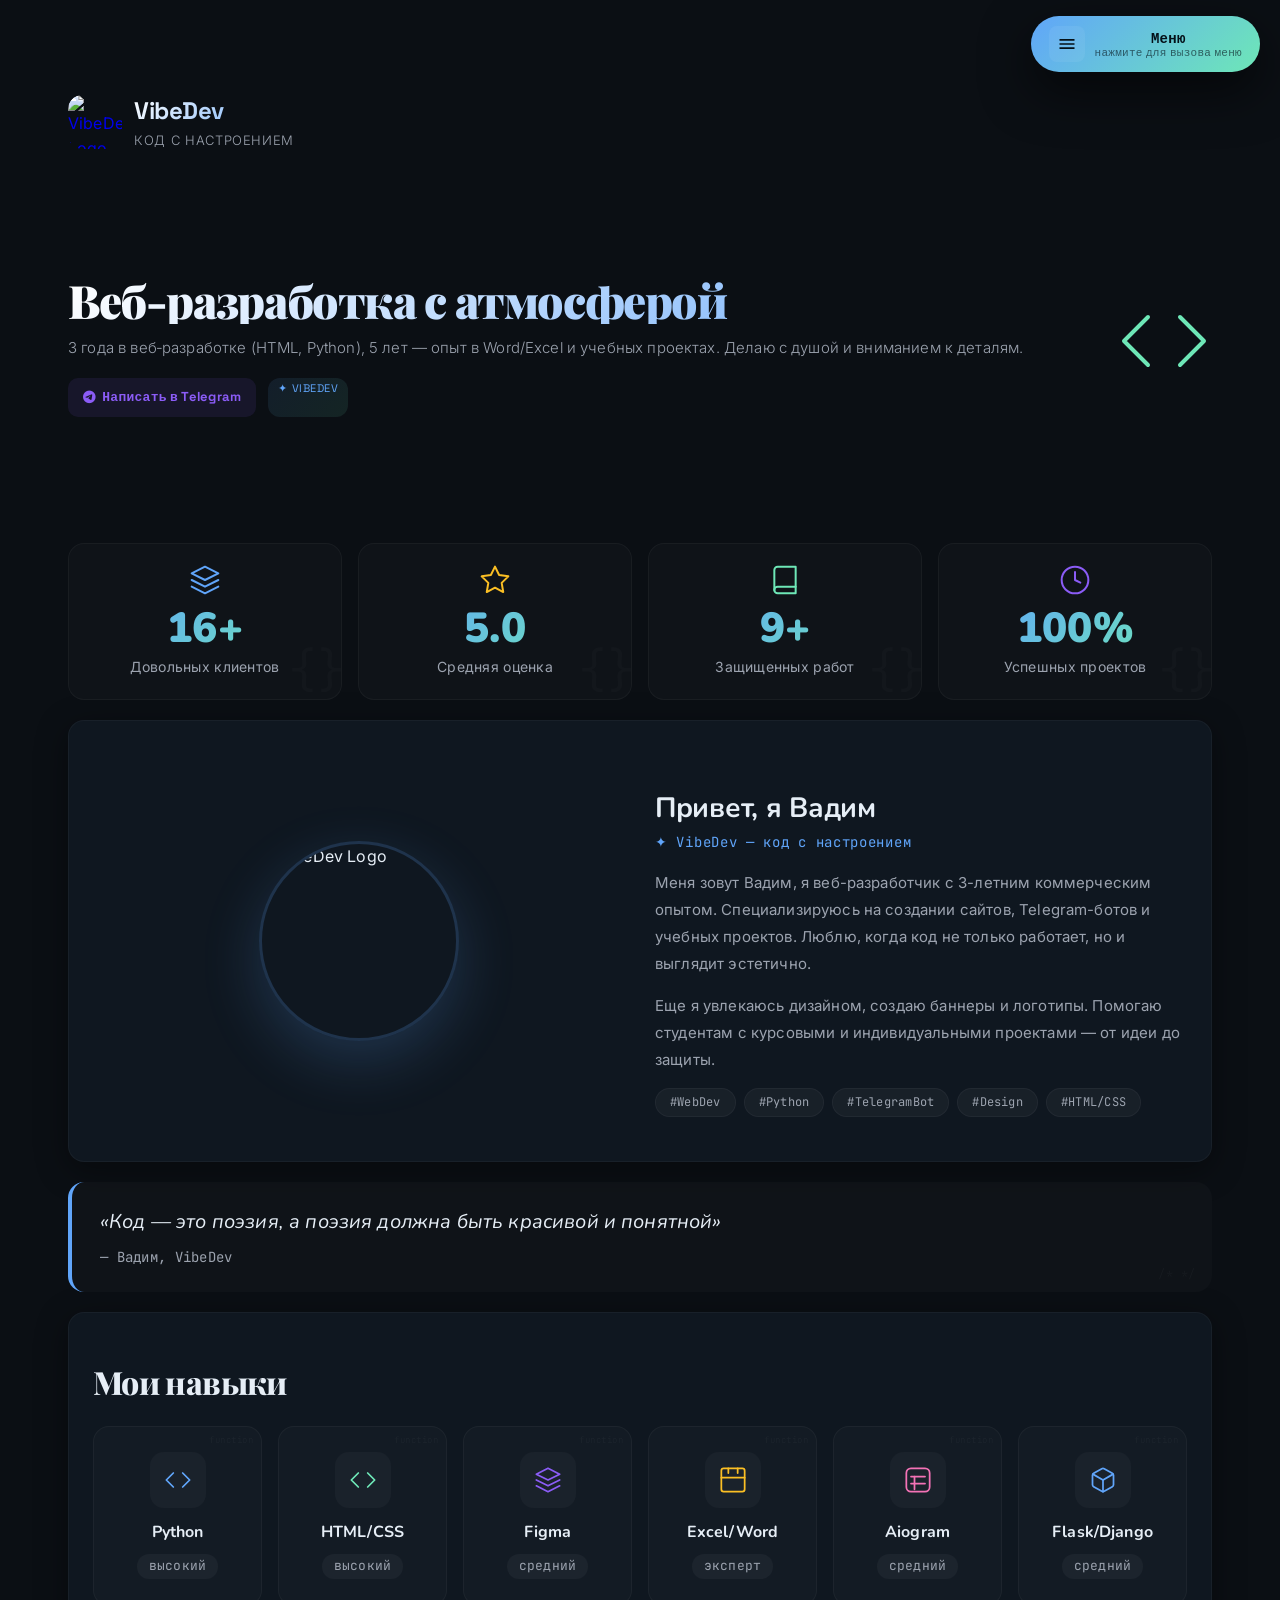
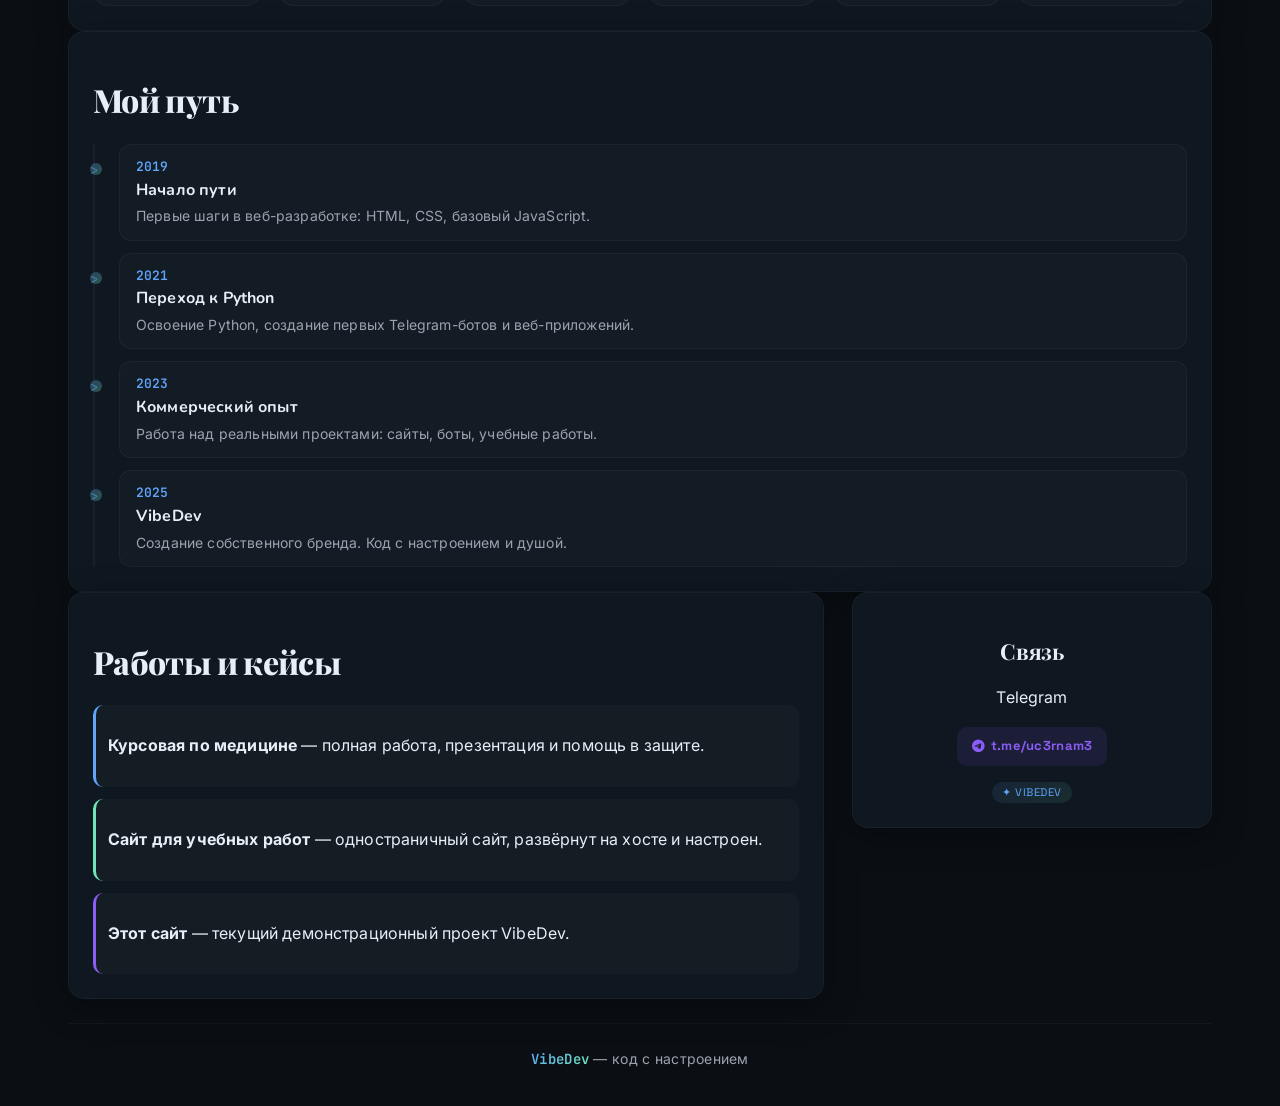
==== commit 801f2dfe: "Update index.html" ====
--- a/index.html
+++ b/index.html
@@ -3,7 +3,7 @@
 <head>
   <meta charset="utf-8">
   <meta name="viewport" content="width=device-width,initial-scale=1">
-  <title>Отзывы — VibeDev</title>
+  <title>VibeDev — Главная</title>
   <!-- === FAVICON === -->
   <link rel="icon" type="image/jpeg" href="https://i.imgur.com/nQBfIZo.png">
   <link rel="shortcut icon" href="https://i.imgur.com/nQBfIZo.png" type="image/png">
@@ -14,76 +14,139 @@
   <link href="https://cdnjs.cloudflare.com/ajax/libs/font-awesome/6.4.0/css/all.min.css" rel="stylesheet">
   <link rel="stylesheet" href="assets/style.css">
   <style>
-    .reviews-grid{display:grid;grid-template-columns:repeat(auto-fill,minmax(340px,1fr));gap:20px;margin-top:20px}
-    .review-card{background:rgba(255,255,255,0.02);border-radius:16px;padding:24px;border:1px solid var(--border);transition:var(--transition);position:relative;overflow:hidden}
-    .review-card::before{content:'// review';position:absolute;bottom:8px;right:12px;font-family:'JetBrains Mono',monospace;font-size:10px;color:rgba(255,255,255,0.03);letter-spacing:0.05em}
-    .review-card:hover{transform:translateY(-6px);border-color:rgba(96,165,250,0.15);box-shadow:0 12px 40px rgba(0,0,0,0.3)}
-    .review-card .review-header{display:flex;align-items:center;gap:12px;margin-bottom:12px}
-    .review-card .review-avatar{width:48px;height:48px;border-radius:50%;background:linear-gradient(135deg,var(--accent-2),var(--accent));display:flex;align-items:center;justify-content:center;font-weight:700;font-size:18px;color:#041018;flex-shrink:0;font-family:'Nunito',sans-serif}
-    .review-card .review-name{font-weight:700;font-size:16px;font-family:'Nunito',sans-serif}
-    .review-card .review-date{font-size:12px;color:var(--muted);font-weight:400;font-family:'JetBrains Mono',monospace}
-    .review-card .review-stars{color:#fbbf24;margin-bottom:8px;font-size:14px;letter-spacing:2px}
-    .review-card .review-text{font-weight:400;line-height:1.7;color:var(--text);font-size:15px;font-family:'Quicksand',sans-serif}
-    .review-card .review-service{display:inline-block;margin-top:12px;padding:4px 12px;border-radius:20px;background:rgba(96,165,250,0.08);color:var(--accent-2);font-size:12px;font-family:'JetBrains Mono',monospace;letter-spacing:0.02em}
-    .review-card .review-quote{position:absolute;top:16px;right:20px;font-size:32px;color:rgba(255,255,255,0.04);font-family:'Nunito',sans-serif;line-height:1}
-    .review-card.hidden{display:none}
-    .reviews-stats{display:grid;grid-template-columns:repeat(auto-fit,minmax(150px,1fr));gap:16px;margin-bottom:24px}
-    .reviews-stats .stat{text-align:center;padding:16px;background:rgba(255,255,255,0.02);border-radius:12px;border:1px solid var(--border);position:relative;overflow:hidden}
-    .reviews-stats .stat::after{content:'{}';position:absolute;bottom:-8px;right:4px;font-family:'JetBrains Mono',monospace;font-size:32px;color:rgba(255,255,255,0.02);pointer-events:none}
-    .reviews-stats .stat .number{font-family:'Nunito',sans-serif;font-size:28px;font-weight:800;background:linear-gradient(135deg,var(--accent-2),var(--accent));-webkit-background-clip:text;-webkit-text-fill-color:transparent;background-clip:text}
-    .reviews-stats .stat .label{font-size:12px;color:var(--muted);margin-top:4px;font-weight:400;letter-spacing:0.02em}
-    .review-filter{display:flex;gap:8px;flex-wrap:wrap;margin-bottom:16px}
-    .review-filter .filter-btn{padding:6px 16px;border-radius:20px;border:1px solid var(--border);background:transparent;color:var(--muted);cursor:pointer;transition:var(--transition);font-family:'JetBrains Mono',monospace;font-size:13px;letter-spacing:0.02em}
-    .review-filter .filter-btn:hover{border-color:var(--accent-2);color:var(--text)}
-    .review-filter .filter-btn.active{background:linear-gradient(135deg,var(--accent-2),var(--accent));color:#041018;border-color:transparent;font-weight:600}
-    .vibedev-tag{display:inline-block;padding:2px 10px;border-radius:12px;background:linear-gradient(135deg,rgba(96,165,250,0.1),rgba(110,231,183,0.1));color:var(--accent-2);font-family:'JetBrains Mono',monospace;font-size:11px;letter-spacing:0.05em;text-transform:uppercase}
-    .logo-link { display: block; cursor: pointer; transition: var(--transition); }
-    .logo-link:hover { transform: scale(1.05); }
-    @media(max-width:600px){.reviews-grid{grid-template-columns:1fr}}
-/* Дополнительные мобильные стили для reviews.html */
+    .facts-grid { display: grid; grid-template-columns: repeat(auto-fit, minmax(200px, 1fr)); gap: 16px; margin: 20px 0; }
+    .fact-card { background: rgba(255,255,255,0.02); border-radius: 16px; padding: 20px; border: 1px solid var(--border); text-align: center; transition: var(--transition); position: relative; overflow: hidden; }
+    .fact-card::after { content: '{}'; position: absolute; bottom: -10px; right: -5px; font-family: 'JetBrains Mono', monospace; font-size: 48px; color: rgba(255,255,255,0.02); pointer-events: none; }
+    .fact-card:hover { transform: translateY(-6px); border-color: rgba(96,165,250,0.15); box-shadow: 0 12px 40px rgba(0,0,0,0.3); }
+    .fact-card .fact-number { font-family: 'Nunito', sans-serif; font-size: 42px; font-weight: 900; background: linear-gradient(135deg, var(--accent-2), var(--accent)); -webkit-background-clip: text; -webkit-text-fill-color: transparent; background-clip: text; line-height: 1; }
+    .fact-card .fact-label { font-size: 14px; color: var(--muted); font-weight: 400; margin-top: 6px; letter-spacing: 0.02em; }
+    .fact-card .fact-icon { font-size: 28px; margin-bottom: 8px; display: block; line-height: 1; }
+
+    .bio-section { display: grid; grid-template-columns: 1fr 1fr; gap: 30px; margin: 20px 0; align-items: center; }
+    .bio-avatar { display: flex; justify-content: center; align-items: center; position: relative; }
+    .bio-avatar .avatar-circle { 
+      width: 200px; 
+      height: 200px; 
+      border-radius: 50%; 
+      overflow: hidden;
+      box-shadow: 0 20px 60px rgba(96,165,250,0.2);
+      transition: var(--transition);
+      position: relative;
+      border: 3px solid rgba(96,165,250,0.2);
+    }
+    .bio-avatar .avatar-circle img {
+      width: 100%;
+      height: 100%;
+      object-fit: cover;
+      display: block;
+    }
+    .bio-avatar .avatar-circle:hover { 
+      transform: scale(1.05) rotate(-5deg); 
+      box-shadow: 0 30px 80px rgba(96,165,250,0.3);
+      border-color: var(--accent-2);
+    }
+    .bio-text h3 { font-size: 28px; margin-bottom: 8px; font-family: 'Nunito', sans-serif; }
+    .bio-text .bio-subtitle { color: var(--accent-2); font-family: 'JetBrains Mono', monospace; font-size: 14px; letter-spacing: 0.05em; margin-bottom: 12px; display: block; }
+    .bio-text p { color: var(--muted); font-weight: 400; line-height: 1.8; font-size: 15px; }
+    .bio-text .bio-tags { display: flex; gap: 8px; flex-wrap: wrap; margin-top: 12px; }
+    .bio-text .bio-tags span { padding: 4px 14px; border-radius: 20px; background: rgba(255,255,255,0.04); border: 1px solid var(--border); font-size: 12px; color: var(--muted); font-family: 'JetBrains Mono', monospace; letter-spacing: 0.02em; }
+
+    .skills-grid-new { display: grid; grid-template-columns: repeat(auto-fill, minmax(160px, 1fr)); gap: 16px; margin-top: 8px; }
+    .skill-card-new { background: rgba(255,255,255,0.02); border-radius: 16px; padding: 24px 16px; border: 1px solid var(--border); display: flex; flex-direction: column; align-items: center; justify-content: center; text-align: center; transition: var(--transition); min-height: 180px; gap: 8px; position: relative; overflow: hidden; }
+    .skill-card-new::before { content: 'function'; position: absolute; top: 6px; right: 8px; font-family: 'JetBrains Mono', monospace; font-size: 9px; color: rgba(255,255,255,0.04); letter-spacing: 0.05em; }
+    .skill-card-new:hover { transform: translateY(-6px); border-color: rgba(96,165,250,0.2); background: rgba(255,255,255,0.04); box-shadow: 0 12px 40px rgba(0,0,0,0.3); }
+    .skill-icon-new { width: 56px; height: 56px; border-radius: 14px; background: rgba(255,255,255,0.03); display: flex; align-items: center; justify-content: center; transition: var(--transition); margin-bottom: 4px; }
+    .skill-card-new:hover .skill-icon-new { transform: scale(1.1) rotate(5deg); background: rgba(255,255,255,0.06); }
+    .skill-icon-new svg { width: 28px; height: 28px; }
+    .skill-name-new { font-family: 'Nunito', sans-serif; font-weight: 700; font-size: 16px; letter-spacing: 0.01em; }
+    .skill-level-new { font-size: 13px; color: var(--muted); font-weight: 400; padding: 2px 12px; border-radius: 12px; background: rgba(255,255,255,0.04); display: inline-block; font-family: 'JetBrains Mono', monospace; }
+
+    .journey-timeline { display: flex; flex-direction: column; gap: 12px; position: relative; padding-left: 24px; border-left: 2px solid var(--border); }
+    .journey-item { padding: 12px 16px; background: rgba(255,255,255,0.02); border-radius: 12px; border: 1px solid var(--border); transition: var(--transition); position: relative; }
+    .journey-item::before { content: '>'; position: absolute; left: -30px; top: 14px; font-family: 'JetBrains Mono', monospace; font-size: 14px; color: var(--accent-2); opacity: 0.5; }
+    .journey-item::after { content: ''; position: absolute; left: -30px; top: 18px; width: 12px; height: 12px; border-radius: 50%; background: linear-gradient(135deg, var(--accent-2), var(--accent)); box-shadow: 0 0 20px rgba(96,165,250,0.2); opacity: 0.3; }
+    .journey-item:hover { transform: translateX(6px); border-color: rgba(96,165,250,0.15); }
+    .journey-item .journey-year { font-family: 'JetBrains Mono', monospace; font-weight: 600; color: var(--accent-2); font-size: 13px; }
+    .journey-item .journey-title { font-weight: 700; font-size: 16px; font-family: 'Nunito', sans-serif; }
+    .journey-item .journey-desc { color: var(--muted); font-weight: 400; font-size: 14px; margin-top: 2px; }
+
+    .quote-block { background: rgba(255,255,255,0.02); border-radius: 16px; padding: 24px 28px; border-left: 4px solid var(--accent-2); margin: 20px 0; position: relative; overflow: hidden; }
+    .quote-block::before { content: '/* */'; position: absolute; bottom: 8px; right: 16px; font-family: 'JetBrains Mono', monospace; font-size: 12px; color: rgba(255,255,255,0.03); letter-spacing: 0.05em; }
+    .quote-block .quote-text { font-family: 'Nunito', sans-serif; font-size: 20px; font-style: italic; color: var(--text); font-weight: 400; }
+    .quote-block .quote-author { color: var(--muted); font-weight: 400; font-size: 14px; margin-top: 8px; font-family: 'JetBrains Mono', monospace; letter-spacing: 0.02em; }
+
+    .logo-link {
+      display: block;
+      cursor: pointer;
+      transition: var(--transition);
+    }
+    .logo-link:hover {
+      transform: scale(1.05);
+    }
+
+    @media(max-width: 768px) { .bio-section { grid-template-columns: 1fr; text-align: center; } .bio-avatar .avatar-circle { width: 150px; height: 150px; } .bio-text .bio-tags { justify-content: center; } .facts-grid { grid-template-columns: repeat(2, 1fr); } }
+    @media(max-width: 600px) { .skills-grid-new { grid-template-columns: repeat(2, 1fr); gap: 12px; } .skill-card-new { min-height: 150px; padding: 16px 12px; } .skill-icon-new { width: 44px; height: 44px; } .skill-icon-new svg { width: 22px; height: 22px; } .skill-name-new { font-size: 14px; } .skill-level-new { font-size: 12px; } }
+    @media(max-width: 480px) { .facts-grid { grid-template-columns: 1fr; } }
+    @media(max-width: 400px) { .skills-grid-new { grid-template-columns: 1fr 1fr; gap: 10px; } .skill-card-new { min-height: 130px; padding: 12px 8px; } }
+/* Дополнительные мобильные стили для index.html */
 @media(max-width:600px){
-  .reviews-stats{grid-template-columns:1fr 1fr;gap:10px}
-  .reviews-stats .stat{padding:10px}
-  .reviews-stats .stat .number{font-size:22px}
-  .reviews-stats .stat .label{font-size:11px}
-  
-  .review-card{padding:14px}
-  .review-card .review-header{gap:10px}
-  .review-card .review-avatar{width:36px;height:36px;font-size:14px}
-  .review-card .review-name{font-size:14px}
-  .review-card .review-date{font-size:11px}
-  .review-card .review-text{font-size:13px}
-  .review-card .review-stars{font-size:12px}
-  .review-card .review-service{font-size:11px;padding:2px 10px}
-  .review-card .review-quote{font-size:24px;top:10px;right:14px}
-  
-  .review-filter .filter-btn{font-size:11px;padding:4px 10px}
-  .review-filter .filter-btn svg{width:10px;height:10px}
+  .hero .large-visual{font-size:48px!important}
+  .hero h1{font-size:26px}
+  .hero p{font-size:13px}
+  
+  .quote-block .quote-text{font-size:16px}
+  .quote-block .quote-author{font-size:12px}
+  
+  .facts-grid .fact-card .fact-number{font-size:26px}
+  .facts-grid .fact-card .fact-label{font-size:11px}
+  .facts-grid .fact-card .fact-icon{font-size:20px}
+  
+  .bio-text .bio-subtitle{font-size:12px}
+  .bio-text .bio-tags span{font-size:10px;padding:2px 8px}
+  
+  .journey-timeline .journey-item .journey-year{font-size:11px}
+  .journey-timeline .journey-item .journey-title{font-size:13px}
+  .journey-timeline .journey-item .journey-desc{font-size:12px}
 }
   </style>
 </head>
 <body>
   <div class="particles" aria-hidden="true">
-    <span style="--left:8vw;--size:28px;--delay:-5s;--dur:22s;--tx:50px;--scale:1.2;--color:rgba(110,231,183,0.12)"></span>
-    <span style="--left:40vw;--size:40px;--delay:-7s;--dur:26s;--tx:-60px;--scale:1.5;--color:rgba(96,165,250,0.1)"></span>
-    <span style="--left:75vw;--size:32px;--delay:-4s;--dur:24s;--tx:40px;--scale:1.3;--color:rgba(139,92,246,0.08)"></span>
+    <span style="--left:3vw; --size:28px; --delay:-6s; --dur:22s; --tx:60px; --scale:1.2; --color:rgba(110,231,183,0.14)"></span>
+    <span style="--left:25vw; --size:40px; --delay:-8s; --dur:28s; --tx:-80px; --scale:1.4; --color:rgba(96,165,250,0.1)"></span>
+    <span style="--left:50vw; --size:32px; --delay:-4s; --dur:24s; --tx:40px; --scale:1.3; --color:rgba(139,92,246,0.08)"></span>
   </div>
   <div class="bg-grid" aria-hidden="true"></div>
 
-  <button id="menuBtnR" class="menu-button" aria-label="Меню">
+  <button id="menuBtn" class="menu-button" aria-label="Меню">
     <span style="display:inline-flex;align-items:center;justify-content:center;width:36px;height:36px;border-radius:8px;background:rgba(255,255,255,0.06)">
       <svg viewBox="0 0 24 24" width="20" height="20" fill="#041018"><path d="M3 6h18v2H3zM3 11h18v2H3zM3 16h18v2H3z"/></svg>
     </span>
     <span class="menu-caption"><span class="menu-title">Меню</span><span class="menu-hint">нажмите для вызова меню</span></span>
   </button>
 
-  <div id="menuOverlayR" class="bubble-overlay" aria-hidden="true">
+  <div id="menuOverlay" class="bubble-overlay" aria-hidden="true">
     <div class="bubble-panel" role="menu">
-      <a class="bubble-item" href="index.html"><div class="bubble-icon"><svg viewBox="0 0 24 24" width="32" height="32" fill="currentColor"><path d="M3 13h8V3H3v10zm0 8h8v-6H3v6zm10 0h8V11h-8v10zm0-18v6h8V3h-8z"/></svg></div><span>Главная</span></a>
-      <a class="bubble-item" href="services.html"><div class="bubble-icon"><svg viewBox="0 0 24 24" width="32" height="32" fill="currentColor"><path d="M19.14 12.94a7.07 7.07 0 0 0 0-1.88l2.03-1.58a.49.49 0 0 0 .12-.61l-1.92-3.32a.488.488 0 0 0-.59-.22l-2.39.96a7.04 7.04 0 0 0-1.62-.94l-.36-2.54a.484.484 0 0 0-.48-.41h-3.84a.49.49 0 0 0-.48.41l-.36 2.54c-.59.24-1.13.57-1.62.94l-2.39-.96a.488.488 0 0 0-.59.22L2.74 8.87a.49.49 0 0 0 .12.61l2.03 1.58a7.07 7.07 0 0 0 0 1.88l-2.03 1.58a.49.49 0 0 0-.12.61l1.92 3.32c.12.22.37.29.59.22l2.39-.96c.49.37 1.03.7 1.62.94l.36 2.54c.05.24.26.41.48.41h3.84c.22 0 .43-.17.48-.41l.36-2.54c.59-.24 1.13-.57 1.62-.94l2.39.96c.22.08.47 0 .59-.22l1.92-3.32a.49.49 0 0 0-.12-.61l-2.03-1.58zM12 15.6A3.6 3.6 0 1 1 15.6 12 3.6 3.6 0 0 1 12 15.6z"/></svg></div><span>Услуги</span></a>
-      <a class="bubble-item" href="contact.html"><div class="bubble-icon"><svg viewBox="0 0 24 24" width="32" height="32" fill="currentColor"><path d="M20 4H4c-1.1 0-2 .9-2 2v12c0 1.1.9 2 2 2h16c1.1 0 2-.9 2-2V6c0-1.1-.9-2-2-2zm0 4l-8 5-8-5V6l8 5 8-5v2z"/></svg></div><span>Заявка</span></a>
-      <a class="bubble-item" href="reviews.html"><div class="bubble-icon"><svg viewBox="0 0 24 24" width="32" height="32" fill="currentColor"><path d="M12 17.27L18.18 21l-1.64-7.03L22 9.24l-7.19-.61L12 2 9.19 8.63 2 9.24l5.46 4.73L5.82 21z"/></svg></div><span>Отзывы</span></a>
-      <a class="bubble-item" href="faq.html"><div class="bubble-icon"><svg viewBox="0 0 24 24" width="32" height="32" fill="currentColor"><circle cx="12" cy="12" r="10"/><path d="M9.09 9a3 3 0 0 1 5.83 1c0 2-3 3-3 3"/><line x1="12" y1="17" x2="12.01" y2="17"/></svg></div><span>FAQ</span></a>
+      <a class="bubble-item" href="index.html">
+        <div class="bubble-icon"><svg viewBox="0 0 24 24" width="32" height="32" fill="currentColor"><path d="M3 13h8V3H3v10zm0 8h8v-6H3v6zm10 0h8V11h-8v10zm0-18v6h8V3h-8z"/></svg></div>
+        <span>Главная</span>
+      </a>
+      <a class="bubble-item" href="services.html">
+        <div class="bubble-icon"><svg viewBox="0 0 24 24" width="32" height="32" fill="currentColor"><path d="M19.14 12.94a7.07 7.07 0 0 0 0-1.88l2.03-1.58a.49.49 0 0 0 .12-.61l-1.92-3.32a.488.488 0 0 0-.59-.22l-2.39.96a7.04 7.04 0 0 0-1.62-.94l-.36-2.54a.484.484 0 0 0-.48-.41h-3.84a.49.49 0 0 0-.48.41l-.36 2.54c-.59.24-1.13.57-1.62.94l-2.39-.96a.488.488 0 0 0-.59.22L2.74 8.87a.49.49 0 0 0 .12.61l2.03 1.58a7.07 7.07 0 0 0 0 1.88l-2.03 1.58a.49.49 0 0 0-.12.61l1.92 3.32c.12.22.37.29.59.22l2.39-.96c.49.37 1.03.7 1.62.94l.36 2.54c.05.24.26.41.48.41h3.84c.22 0 .43-.17.48-.41l.36-2.54c.59-.24 1.13-.57 1.62-.94l2.39.96c.22.08.47 0 .59-.22l1.92-3.32a.49.49 0 0 0-.12-.61l-2.03-1.58zM12 15.6A3.6 3.6 0 1 1 15.6 12 3.6 3.6 0 0 1 12 15.6z"/></svg></div>
+        <span>Услуги</span>
+      </a>
+      <a class="bubble-item" href="contact.html">
+        <div class="bubble-icon"><svg viewBox="0 0 24 24" width="32" height="32" fill="currentColor"><path d="M20 4H4c-1.1 0-2 .9-2 2v12c0 1.1.9 2 2 2h16c1.1 0 2-.9 2-2V6c0-1.1-.9-2-2-2zm0 4l-8 5-8-5V6l8 5 8-5v2z"/></svg></div>
+        <span>Заявка</span>
+      </a>
+      <a class="bubble-item" href="reviews.html">
+        <div class="bubble-icon"><svg viewBox="0 0 24 24" width="32" height="32" fill="currentColor"><path d="M12 17.27L18.18 21l-1.64-7.03L22 9.24l-7.19-.61L12 2 9.19 8.63 2 9.24l5.46 4.73L5.82 21z"/></svg></div>
+        <span>Отзывы</span>
+      </a>
+      <a class="bubble-item" href="faq.html">
+        <div class="bubble-icon"><svg viewBox="0 0 24 24" width="32" height="32" fill="currentColor"><circle cx="12" cy="12" r="10"/><path d="M9.09 9a3 3 0 0 1 5.83 1c0 2-3 3-3 3"/><line x1="12" y1="17" x2="12.01" y2="17"/></svg></div>
+        <span>FAQ</span>
+      </a>
     </div>
   </div>
 
@@ -102,139 +165,219 @@
       </div>
     </header>
 
-    <main>
-      <section class="card">
-        <div class="contact-header">
-          <div class="header-icon">
-            <svg width="24" height="24" viewBox="0 0 24 24" fill="none" stroke="var(--accent-2)" stroke-width="1.5" stroke-linecap="round" stroke-linejoin="round">
-              <path d="M12 17.27L18.18 21l-1.64-7.03L22 9.24l-7.19-.61L12 2 9.19 8.63 2 9.24l5.46 4.73L5.82 21z"/>
-            </svg>
-          </div>
-          <h2>Отзывы клиентов</h2>
-          <span class="vibedev-tag" style="margin-left:auto">✦ VibeDev</span>
-        </div>
-        <p style="font-weight:400;letter-spacing:0.01em;color:var(--muted)">Реальные отзывы от людей, которым я помог с проектами</p>
-
-        <div class="reviews-stats">
-          <div class="stat"><div class="number">16+</div><div class="label">Довольных клиентов</div></div>
-          <div class="stat"><div class="number">5.0</div><div class="label">Средняя оценка</div></div>
-          <div class="stat"><div class="number">100%</div><div class="label">Успешных проектов</div></div>
-          <div class="stat"><div class="number">9+</div><div class="label">Защищенных работ</div></div>
-        </div>
-
-        <div class="review-filter">
-          <button class="filter-btn active" data-filter="all">Все</button>
-          <button class="filter-btn" data-filter="курсовые"><svg width="12" height="12" viewBox="0 0 24 24" fill="none" stroke="currentColor" stroke-width="2" stroke-linecap="round" stroke-linejoin="round" style="margin-right:4px"><path d="M4 19.5A2.5 2.5 0 0 1 6.5 17H20"/><path d="M6.5 2H20v20H6.5A2.5 2.5 0 0 1 4 19.5v-15A2.5 2.5 0 0 1 6.5 2z"/></svg> Курсовые</button>
-          <button class="filter-btn" data-filter="сайты"><svg width="12" height="12" viewBox="0 0 24 24" fill="none" stroke="currentColor" stroke-width="2" stroke-linecap="round" stroke-linejoin="round" style="margin-right:4px"><rect x="2" y="3" width="20" height="14" rx="2"/><line x1="8" y1="21" x2="16" y2="21"/><line x1="12" y1="17" x2="12" y2="21"/></svg> Сайты</button>
-          <button class="filter-btn" data-filter="боты"><svg width="12" height="12" viewBox="0 0 24 24" fill="none" stroke="currentColor" stroke-width="2" stroke-linecap="round" stroke-linejoin="round" style="margin-right:4px"><rect x="2" y="2" width="20" height="20" rx="4"/><line x1="6" y1="9" x2="18" y2="9"/><line x1="6" y1="15" x2="18" y2="15"/><line x1="9" y1="9" x2="9" y2="20"/></svg> Боты</button>
-          <button class="filter-btn" data-filter="дизайн"><svg width="12" height="12" viewBox="0 0 24 24" fill="none" stroke="currentColor" stroke-width="2" stroke-linecap="round" stroke-linejoin="round" style="margin-right:4px"><path d="M12 2L2 7l10 5 10-5-10-5z"/><path d="M2 17l10 5 10-5"/><path d="M2 12l10 5 10-5"/></svg> Дизайн</button>
-        </div>
-
-        <div class="reviews-grid" id="reviewsGrid">
-          <div class="review-card" data-service="курсовые">
-            <div class="review-quote">"</div>
-            <div class="review-header"><div class="review-avatar">И</div><div><div class="review-name">Илья Караваев</div><div class="review-date">Группа 1-эр · 2026</div></div></div>
-            <div class="review-stars">★★★★★</div>
-            <div class="review-text">"Спасибо за работу!Буду обращаться еще!"</div>
-            <span class="review-service">Индивидуальный проект</span>
-          </div>
-
-          <div class="review-card" data-service="курсовые">
-            <div class="review-quote">"</div>
-            <div class="review-header"><div class="review-avatar">M</div><div><div class="review-name">Mara</div><div class="review-date">2026</div></div></div>
-            <div class="review-stars">★★★★★</div>
-            <div class="review-text">"Все отлично! Спасибо большое! Буду обращаться ещё!"</div>
-            <span class="review-service">Курсовая работа</span>
-          </div>
-
-          <div class="review-card" data-service="курсовые">
-            <div class="review-quote">"</div>
-            <div class="review-header"><div class="review-avatar">А</div><div><div class="review-name">Артём Сырычев</div><div class="review-date">Защита на 5 · 2026</div></div></div>
-            <div class="review-stars">★★★★★</div>
-            <div class="review-text">"Ну защитил короч вроде на 5. Расписал все четко. А так респект, спасибо!"</div>
-            <span class="review-service">Курсовая работа</span>
-          </div>
-
-          <div class="review-card" data-service="курсовые">
-            <div class="review-quote">"</div>
-            <div class="review-header"><div class="review-avatar">Ю</div><div><div class="review-name">Юлия</div><div class="review-date">ИП презентация · 2026</div></div></div>
-            <div class="review-stars">★★★★★</div>
-            <div class="review-text">"Спасибо большое! Да вообще супер! Обращусь еще раз как придется. Дааа, все отлично спасибо большое еще раз"</div>
-            <span class="review-service">Индивидуальный проект</span>
-          </div>
-
-          <div class="review-card" data-service="курсовые">
-            <div class="review-quote">"</div>
-            <div class="review-header"><div class="review-avatar">Г</div><div><div class="review-name">Горбунова</div><div class="review-date">ИП презентация · 2026</div></div></div>
-            <div class="review-stars">★★★★★</div>
-            <div class="review-text">"Спасибо большое! Все отлично, работа выполнена качественно."</div>
-            <span class="review-service">Индивидуальный проект</span>
-          </div>
-
-          <div class="review-card" data-service="курсовые">
-            <div class="review-quote">"</div>
-            <div class="review-header"><div class="review-avatar">М</div><div><div class="review-name">Максим</div><div class="review-date">Защита · 2026</div></div></div>
-            <div class="review-stars">★★★★★</div>
-            <div class="review-text">"Спасибо большое! Спасибо огромное! Здарова, все я защитил. От души за помощь!"</div>
-            <span class="review-service">Курсовая работа</span>
-          </div>
-
-          <div class="review-card" data-service="сайты">
-            <div class="review-quote">"</div>
-            <div class="review-header"><div class="review-avatar">М</div><div><div class="review-name">Мор</div><div class="review-date">2026</div></div></div>
-            <div class="review-stars">★★★★★</div>
-            <div class="review-text">"Ты все хорошо сделал! Спасибо за работу."</div>
-            <span class="review-service">Веб-разработка</span>
-          </div>
-
-          <div class="review-card" data-service="боты">
-            <div class="review-quote">"</div>
-            <div class="review-header"><div class="review-avatar">С</div><div><div class="review-name">Сережа</div><div class="review-date">2026</div></div></div>
-            <div class="review-stars">★★★★★</div>
-            <div class="review-text">"Спасибо большое! Отличная работа, всем доволен."</div>
-            <span class="review-service">Telegram бот</span>
-          </div>
-
-          <div class="review-card" data-service="сайты">
-            <div class="review-quote">"</div>
-            <div class="review-header"><div class="review-avatar">V</div><div><div class="review-name">vikss</div><div class="review-date">2026</div></div></div>
-            <div class="review-stars">★★★★★</div>
-            <div class="review-text">"Спасибо! Привет, спасибо большое за помощь с проектом."</div>
-            <span class="review-service">Веб-разработка</span>
-          </div>
-
-          <div class="review-card" data-service="дизайн">
-            <div class="review-quote">"</div>
-            <div class="review-header"><div class="review-avatar">А</div><div><div class="review-name">Анютка</div><div class="review-date">2026</div></div></div>
-            <div class="review-stars">★★★★★</div>
-            <div class="review-text">"Спасибо! Привет, спасибо большое! Все супер, обращусь еще."</div>
-            <span class="review-service">Дизайн</span>
-          </div>
-
-          <div class="review-card" data-service="боты">
-            <div class="review-quote">"</div>
-            <div class="review-header"><div class="review-avatar">К</div><div><div class="review-name">крэк</div><div class="review-date">2026</div></div></div>
-            <div class="review-stars">★★★★★</div>
-            <div class="review-text">"Адуши! Спасибо за отличную работу!"</div>
-            <span class="review-service">Telegram бот</span>
-          </div>
-
-          <div class="review-card" data-service="курсовые">
-            <div class="review-quote">"</div>
-            <div class="review-header"><div class="review-avatar">Е</div><div><div class="review-name">Екатерина</div><div class="review-date">Защита · 2026</div></div></div>
-            <div class="review-stars">★★★★★</div>
-            <div class="review-text">"Огромное спасибо! Защитилась на отлично. Вы очень помогли с проектом, все сделано качественно и в срок!"</div>
-            <span class="review-service">Индивидуальный проект</span>
-          </div>
-        </div>
-
-        <div style="text-align:center;margin-top:24px">
-          <a class="order-btn" href="https://t.me/uc3rnam3" target="_blank"><span><svg width="18" height="18" viewBox="0 0 24 24" fill="none" stroke="currentColor" stroke-width="2" stroke-linecap="round" stroke-linejoin="round" style="margin-right:6px"><path d="M22 2L11 13"/><path d="M22 2l-7 20-4-9-9-4 20-7z"/></svg>Оставить отзыв в Telegram</span></a>
-          <p style="color:var(--muted);font-size:13px;margin-top:8px;font-weight:400">Буду благодарен за каждый отзыв!</p>
-          <span class="vibedev-tag" style="margin-top:8px">✦ VibeDev</span>
-        </div>
-      </section>
-    </main>
+    <!-- HERO -->
+    <section class="hero">
+      <div class="hero-left">
+        <h1>Веб‑разработка с атмосферой</h1>
+        <p class="muted">3 года в веб‑разработке (HTML, Python), 5 лет — опыт в Word/Excel и учебных проектах. Делаю с душой и вниманием к деталям.</p>
+        <div style="margin-top:12px;display:flex;gap:12px;flex-wrap:wrap">
+          <a class="telegram" href="https://t.me/uc3rnam3" target="_blank"><i class="fab fa-telegram"></i> Написать в Telegram</a>
+          <span class="vibedev-tag">✦ VibeDev</span>
+        </div>
+      </div>
+      <div class="large-visual center" style="font-size:96px;color:var(--accent);line-height:1">
+        <svg width="96" height="96" viewBox="0 0 24 24" fill="none" stroke="currentColor" stroke-width="1" stroke-linecap="round" stroke-linejoin="round">
+          <polyline points="16 18 22 12 16 6"/>
+          <polyline points="8 6 2 12 8 18"/>
+        </svg>
+      </div>
+    </section>
+
+    <!-- ФАКТЫ -->
+    <div class="facts-grid">
+      <div class="fact-card">
+        <span class="fact-icon"><svg width="32" height="32" viewBox="0 0 24 24" fill="none" stroke="var(--accent-2)" stroke-width="1.5" stroke-linecap="round" stroke-linejoin="round"><path d="M12 2L2 7l10 5 10-5-10-5z"/><path d="M2 17l10 5 10-5"/><path d="M2 12l10 5 10-5"/></svg></span>
+        <div class="fact-number">16+</div>
+        <div class="fact-label">Довольных клиентов</div>
+      </div>
+      <div class="fact-card">
+        <span class="fact-icon"><svg width="32" height="32" viewBox="0 0 24 24" fill="none" stroke="#fbbf24" stroke-width="1.5" stroke-linecap="round" stroke-linejoin="round"><polygon points="12 2 15.09 8.26 22 9.27 17 14.14 18.18 21.02 12 17.77 5.82 21.02 7 14.14 2 9.27 8.91 8.26 12 2"/></svg></span>
+        <div class="fact-number">5.0</div>
+        <div class="fact-label">Средняя оценка</div>
+      </div>
+      <div class="fact-card">
+        <span class="fact-icon"><svg width="32" height="32" viewBox="0 0 24 24" fill="none" stroke="var(--accent)" stroke-width="1.5" stroke-linecap="round" stroke-linejoin="round"><path d="M4 19.5A2.5 2.5 0 0 1 6.5 17H20"/><path d="M6.5 2H20v20H6.5A2.5 2.5 0 0 1 4 19.5v-15A2.5 2.5 0 0 1 6.5 2z"/></svg></span>
+        <div class="fact-number">9+</div>
+        <div class="fact-label">Защищенных работ</div>
+      </div>
+      <div class="fact-card">
+        <span class="fact-icon"><svg width="32" height="32" viewBox="0 0 24 24" fill="none" stroke="var(--accent-purple)" stroke-width="1.5" stroke-linecap="round" stroke-linejoin="round"><circle cx="12" cy="12" r="10"/><path d="M12 6v6l4 2"/></svg></span>
+        <div class="fact-number">100%</div>
+        <div class="fact-label">Успешных проектов</div>
+      </div>
+    </div>
+
+    <!-- БИОГРАФИЯ -->
+    <div class="card">
+      <div class="bio-section">
+        <div class="bio-avatar">
+          <div class="avatar-circle">
+            <img src="https://i.imgur.com/xmI3lVV.jpeg" alt="VibeDev Logo">
+          </div>
+        </div>
+        <div class="bio-text">
+          <h3>Привет, я Вадим</h3>
+          <span class="bio-subtitle">✦ VibeDev — код с настроением</span>
+          <p>
+            Меня зовут Вадим, я веб-разработчик с 3-летним коммерческим опытом.
+            Специализируюсь на создании сайтов, Telegram-ботов и учебных проектов.
+            Люблю, когда код не только работает, но и выглядит эстетично.
+          </p>
+          <p>
+            Еще я увлекаюсь дизайном, создаю баннеры и логотипы. Помогаю студентам
+            с курсовыми и индивидуальными проектами — от идеи до защиты.
+          </p>
+          <div class="bio-tags">
+            <span>#WebDev</span>
+            <span>#Python</span>
+            <span>#TelegramBot</span>
+            <span>#Design</span>
+            <span>#HTML/CSS</span>
+          </div>
+        </div>
+      </div>
+    </div>
+
+    <!-- ЦИТАТА -->
+    <div class="quote-block">
+      <div class="quote-text">«Код — это поэзия, а поэзия должна быть красивой и понятной»</div>
+      <div class="quote-author">— Вадим, VibeDev</div>
+    </div>
+
+    <!-- НАВЫКИ -->
+    <div class="card">
+      <h2>Мои навыки</h2>
+      <div class="skills-grid-new">
+        <div class="skill-card-new">
+          <div class="skill-icon-new">
+            <svg width="32" height="32" viewBox="0 0 24 24" fill="none" stroke="var(--accent-2)" stroke-width="1.5" stroke-linecap="round" stroke-linejoin="round">
+              <polyline points="16 18 22 12 16 6"/>
+              <polyline points="8 6 2 12 8 18"/>
+            </svg>
+          </div>
+          <div class="skill-name-new">Python</div>
+          <div class="skill-level-new">высокий</div>
+        </div>
+
+        <div class="skill-card-new">
+          <div class="skill-icon-new">
+            <svg width="32" height="32" viewBox="0 0 24 24" fill="none" stroke="var(--accent)" stroke-width="1.5" stroke-linecap="round" stroke-linejoin="round">
+              <polyline points="16 18 22 12 16 6"/>
+              <polyline points="8 6 2 12 8 18"/>
+            </svg>
+          </div>
+          <div class="skill-name-new">HTML/CSS</div>
+          <div class="skill-level-new">высокий</div>
+        </div>
+
+        <div class="skill-card-new">
+          <div class="skill-icon-new">
+            <svg width="32" height="32" viewBox="0 0 24 24" fill="none" stroke="var(--accent-purple)" stroke-width="1.5" stroke-linecap="round" stroke-linejoin="round">
+              <path d="M12 2L2 7l10 5 10-5-10-5z"/>
+              <path d="M2 17l10 5 10-5"/>
+              <path d="M2 12l10 5 10-5"/>
+            </svg>
+          </div>
+          <div class="skill-name-new">Figma</div>
+          <div class="skill-level-new">средний</div>
+        </div>
+
+        <div class="skill-card-new">
+          <div class="skill-icon-new">
+            <svg width="32" height="32" viewBox="0 0 24 24" fill="none" stroke="#fbbf24" stroke-width="1.5" stroke-linecap="round" stroke-linejoin="round">
+              <rect x="2" y="2" width="20" height="20" rx="2"/>
+              <line x1="8" y1="2" x2="8" y2="6"/>
+              <line x1="16" y1="2" x2="16" y2="6"/>
+              <line x1="2" y1="10" x2="22" y2="10"/>
+            </svg>
+          </div>
+          <div class="skill-name-new">Excel/Word</div>
+          <div class="skill-level-new">эксперт</div>
+        </div>
+
+        <div class="skill-card-new">
+          <div class="skill-icon-new">
+            <svg width="32" height="32" viewBox="0 0 24 24" fill="none" stroke="#f472b6" stroke-width="1.5" stroke-linecap="round" stroke-linejoin="round">
+              <rect x="2" y="2" width="20" height="20" rx="4"/>
+              <line x1="6" y1="9" x2="18" y2="9"/>
+              <line x1="6" y1="15" x2="18" y2="15"/>
+              <line x1="9" y1="9" x2="9" y2="20"/>
+            </svg>
+          </div>
+          <div class="skill-name-new">Aiogram</div>
+          <div class="skill-level-new">средний</div>
+        </div>
+
+        <div class="skill-card-new">
+          <div class="skill-icon-new">
+            <svg width="32" height="32" viewBox="0 0 24 24" fill="none" stroke="#60a5fa" stroke-width="1.5" stroke-linecap="round" stroke-linejoin="round">
+              <path d="M21 16V8a2 2 0 0 0-1-1.73l-7-4a2 2 0 0 0-2 0l-7 4A2 2 0 0 0 3 8v8a2 2 0 0 0 1 1.73l7 4a2 2 0 0 0 2 0l7-4A2 2 0 0 0 21 16z"/>
+              <polyline points="3.27 6.96 12 12.01 20.73 6.96"/>
+              <line x1="12" y1="22.08" x2="12" y2="12"/>
+            </svg>
+          </div>
+          <div class="skill-name-new">Flask/Django</div>
+          <div class="skill-level-new">средний</div>
+        </div>
+      </div>
+    </div>
+
+    <!-- ПУТЬ -->
+    <div class="card">
+      <h2>Мой путь</h2>
+      <div class="journey-timeline">
+        <div class="journey-item">
+          <div class="journey-year">2019</div>
+          <div class="journey-title">Начало пути</div>
+          <div class="journey-desc">Первые шаги в веб-разработке: HTML, CSS, базовый JavaScript.</div>
+        </div>
+        <div class="journey-item">
+          <div class="journey-year">2021</div>
+          <div class="journey-title">Переход к Python</div>
+          <div class="journey-desc">Освоение Python, создание первых Telegram-ботов и веб-приложений.</div>
+        </div>
+        <div class="journey-item">
+          <div class="journey-year">2023</div>
+          <div class="journey-title">Коммерческий опыт</div>
+          <div class="journey-desc">Работа над реальными проектами: сайты, боты, учебные работы.</div>
+        </div>
+        <div class="journey-item">
+          <div class="journey-year">2025</div>
+          <div class="journey-title">VibeDev</div>
+          <div class="journey-desc">Создание собственного бренда. Код с настроением и душой.</div>
+        </div>
+      </div>
+    </div>
+
+    <!-- РАБОТЫ / КЕЙСЫ -->
+    <div class="grid" style="margin-top:0;">
+      <main>
+        <section id="works" class="card">
+          <h2>Работы и кейсы</h2>
+          <div class="muted" style="display:flex;flex-direction:column;gap:12px">
+            <div style="padding:12px;background:rgba(255,255,255,0.02);border-radius:10px;border-left:3px solid var(--accent-2);transition:var(--transition)">
+              <p><strong>Курсовая по медицине</strong> — полная работа, презентация и помощь в защите.</p>
+            </div>
+            <div style="padding:12px;background:rgba(255,255,255,0.02);border-radius:10px;border-left:3px solid var(--accent);transition:var(--transition)">
+              <p><strong>Сайт для учебных работ</strong> — одностраничный сайт, развёрнут на хосте и настроен.</p>
+            </div>
+            <div style="padding:12px;background:rgba(255,255,255,0.02);border-radius:10px;border-left:3px solid var(--accent-purple);transition:var(--transition)">
+              <p><strong>Этот сайт</strong> — текущий демонстрационный проект VibeDev.</p>
+            </div>
+          </div>
+        </section>
+      </main>
+      <aside>
+        <div class="card" style="text-align:center">
+          <h3>Связь</h3>
+          <p class="muted">Telegram</p>
+          <a class="telegram" href="https://t.me/uc3rnam3" target="_blank" style="justify-content:center"><i class="fab fa-telegram"></i> t.me/uc3rnam3</a>
+          <div style="margin-top:12px">
+            <span class="vibedev-tag">✦ VibeDev</span>
+          </div>
+        </div>
+      </aside>
+    </div>
 
     <footer style="margin-top:24px;text-align:center;color:var(--muted);font-size:14px;border-top:1px solid var(--border);padding-top:24px;font-weight:400;letter-spacing:0.02em">
       <span style="font-family:'JetBrains Mono',monospace;font-weight:600;background:linear-gradient(135deg,var(--accent-2),var(--accent));-webkit-background-clip:text;-webkit-text-fill-color:transparent">VibeDev</span> — код с настроением
@@ -242,27 +385,15 @@
   </div>
 
 <script>
-const menuBtn = document.getElementById('menuBtnR');
-const menuOverlay = document.getElementById('menuOverlayR');
+const menuBtn = document.getElementById('menuBtn');
+const menuOverlay = document.getElementById('menuOverlay');
 const pageContainer = document.getElementById('pageContainer');
-if (menuBtn && menuOverlay && pageContainer) {
-    menuBtn.addEventListener('click', ()=>{ const open = menuOverlay.classList.toggle('open'); menuOverlay.setAttribute('aria-hidden', !open); pageContainer.classList.toggle('blurred', open); });
-    menuOverlay.addEventListener('click', (e)=>{ if(e.target === menuOverlay){ menuOverlay.classList.remove('open'); menuOverlay.setAttribute('aria-hidden','true'); pageContainer.classList.remove('blurred'); }});
-}
-
-const filterBtns = document.querySelectorAll('.filter-btn');
-const reviewCards = document.querySelectorAll('.review-card');
-filterBtns.forEach(btn => {
-    btn.addEventListener('click', function() {
-        filterBtns.forEach(b => b.classList.remove('active'));
-        this.classList.add('active');
-        const filter = this.dataset.filter;
-        reviewCards.forEach(card => {
-            if (filter === 'all' || card.dataset.service === filter) { card.classList.remove('hidden'); }
-            else { card.classList.add('hidden'); }
-        });
-    });
+menuBtn.addEventListener('click', ()=> {
+  const open = menuOverlay.classList.toggle('open');
+  menuOverlay.setAttribute('aria-hidden', !open);
+  pageContainer.classList.toggle('blurred', open);
 });
+menuOverlay.addEventListener('click', (e)=>{ if(e.target === menuOverlay){ menuOverlay.classList.remove('open'); menuOverlay.setAttribute('aria-hidden','true'); pageContainer.classList.remove('blurred'); }});
 </script>
 </body>
 </html>
